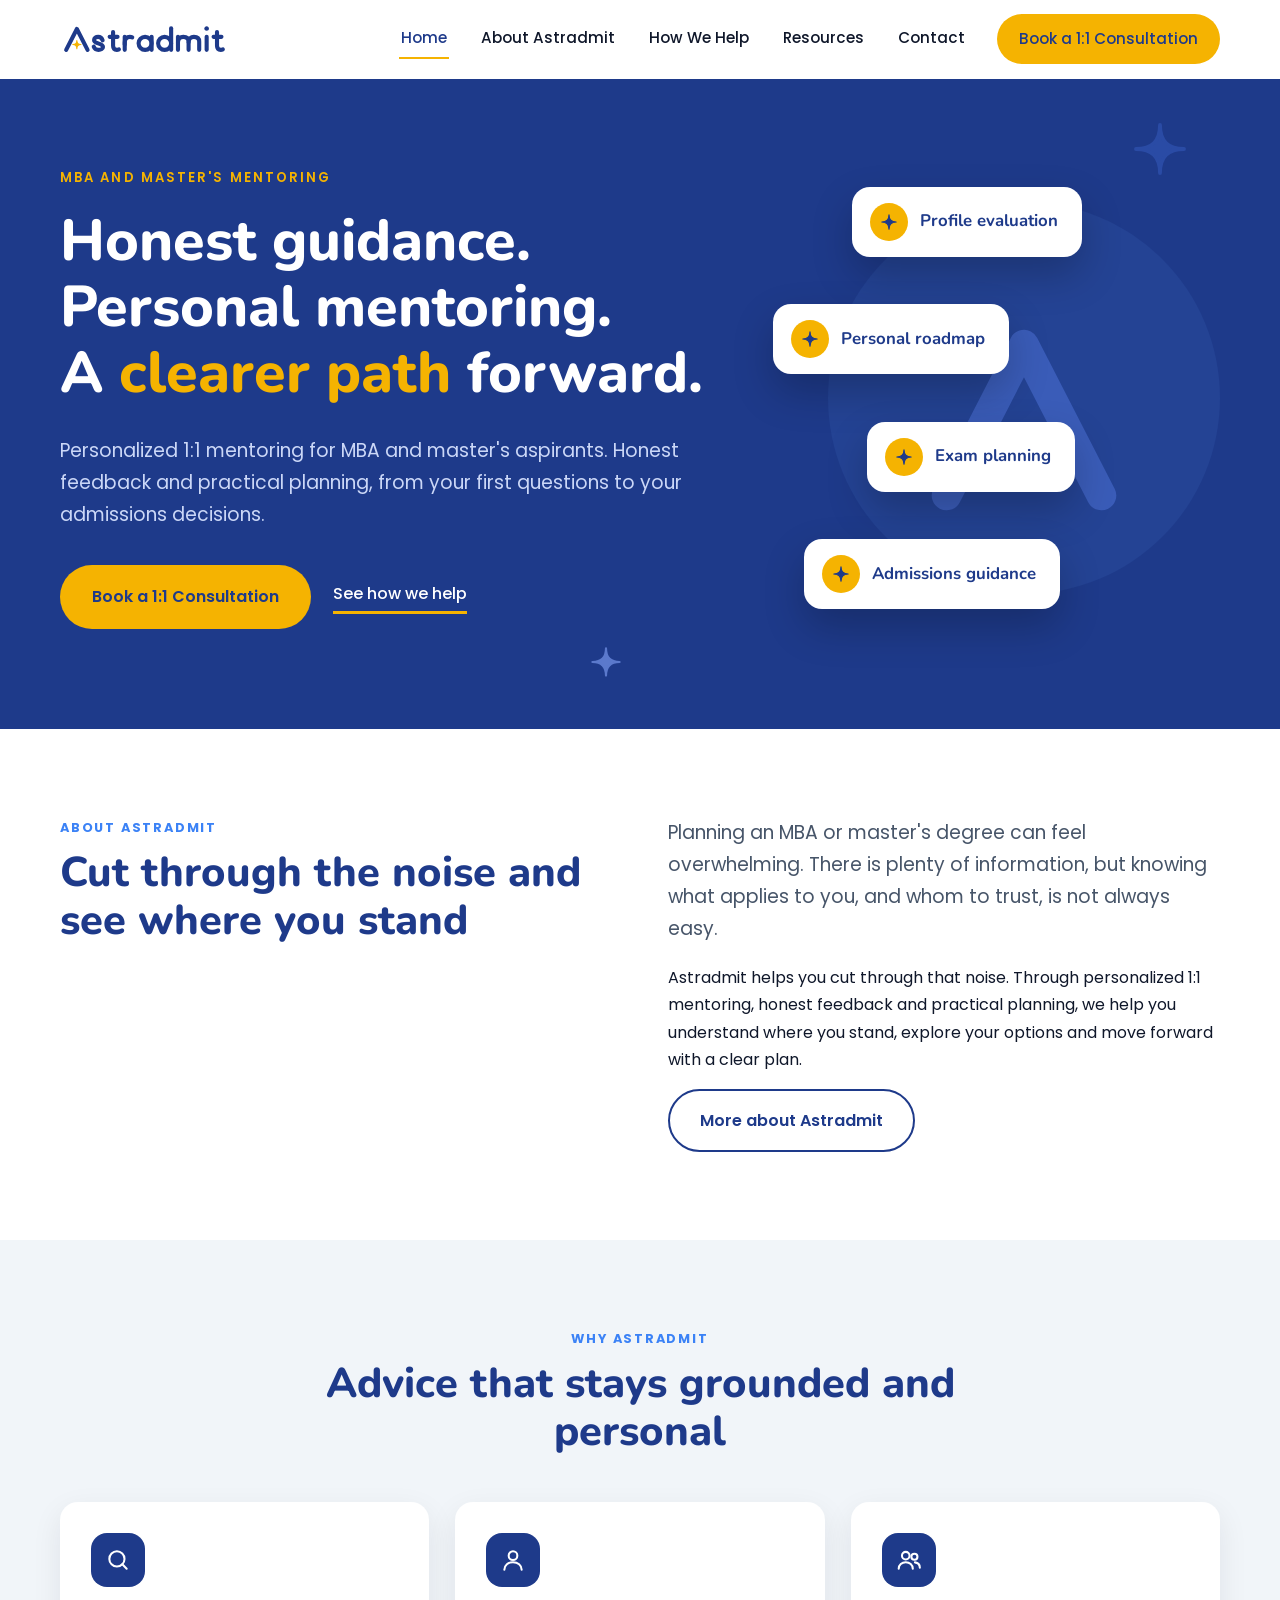
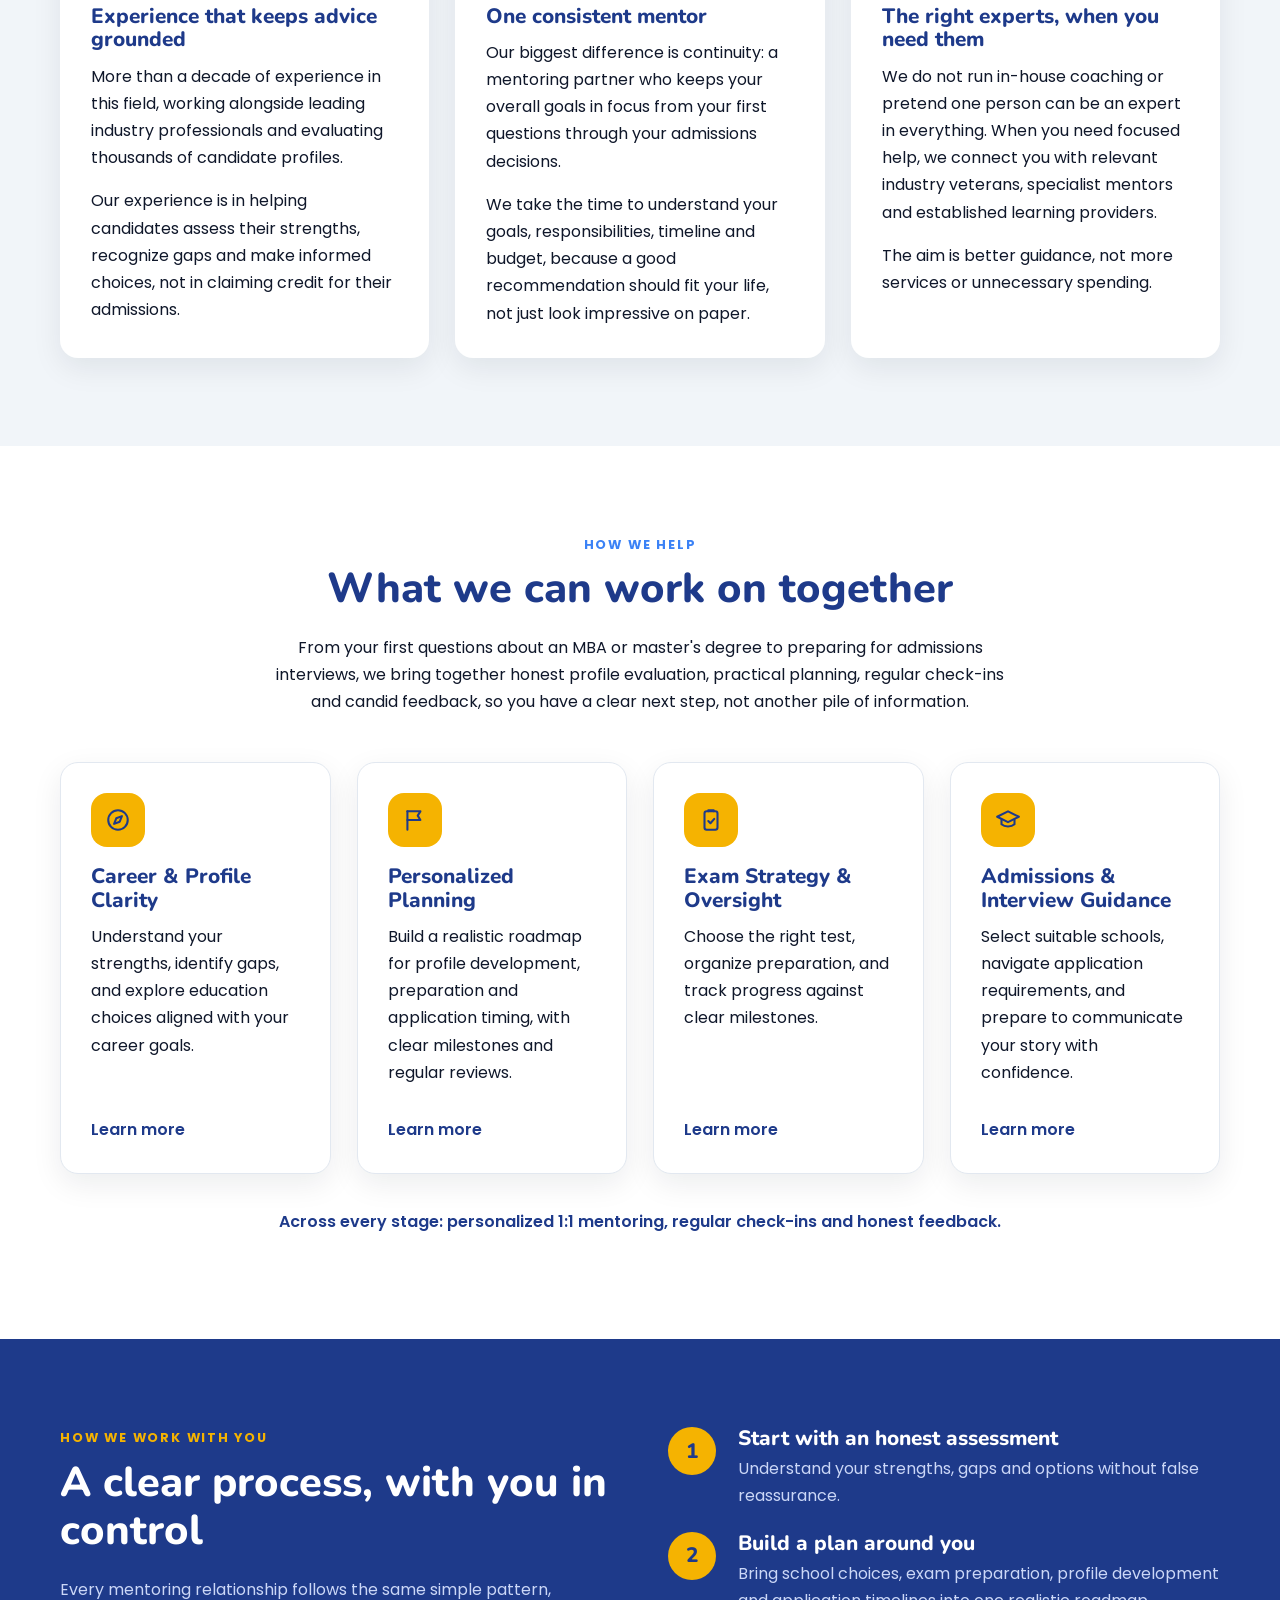
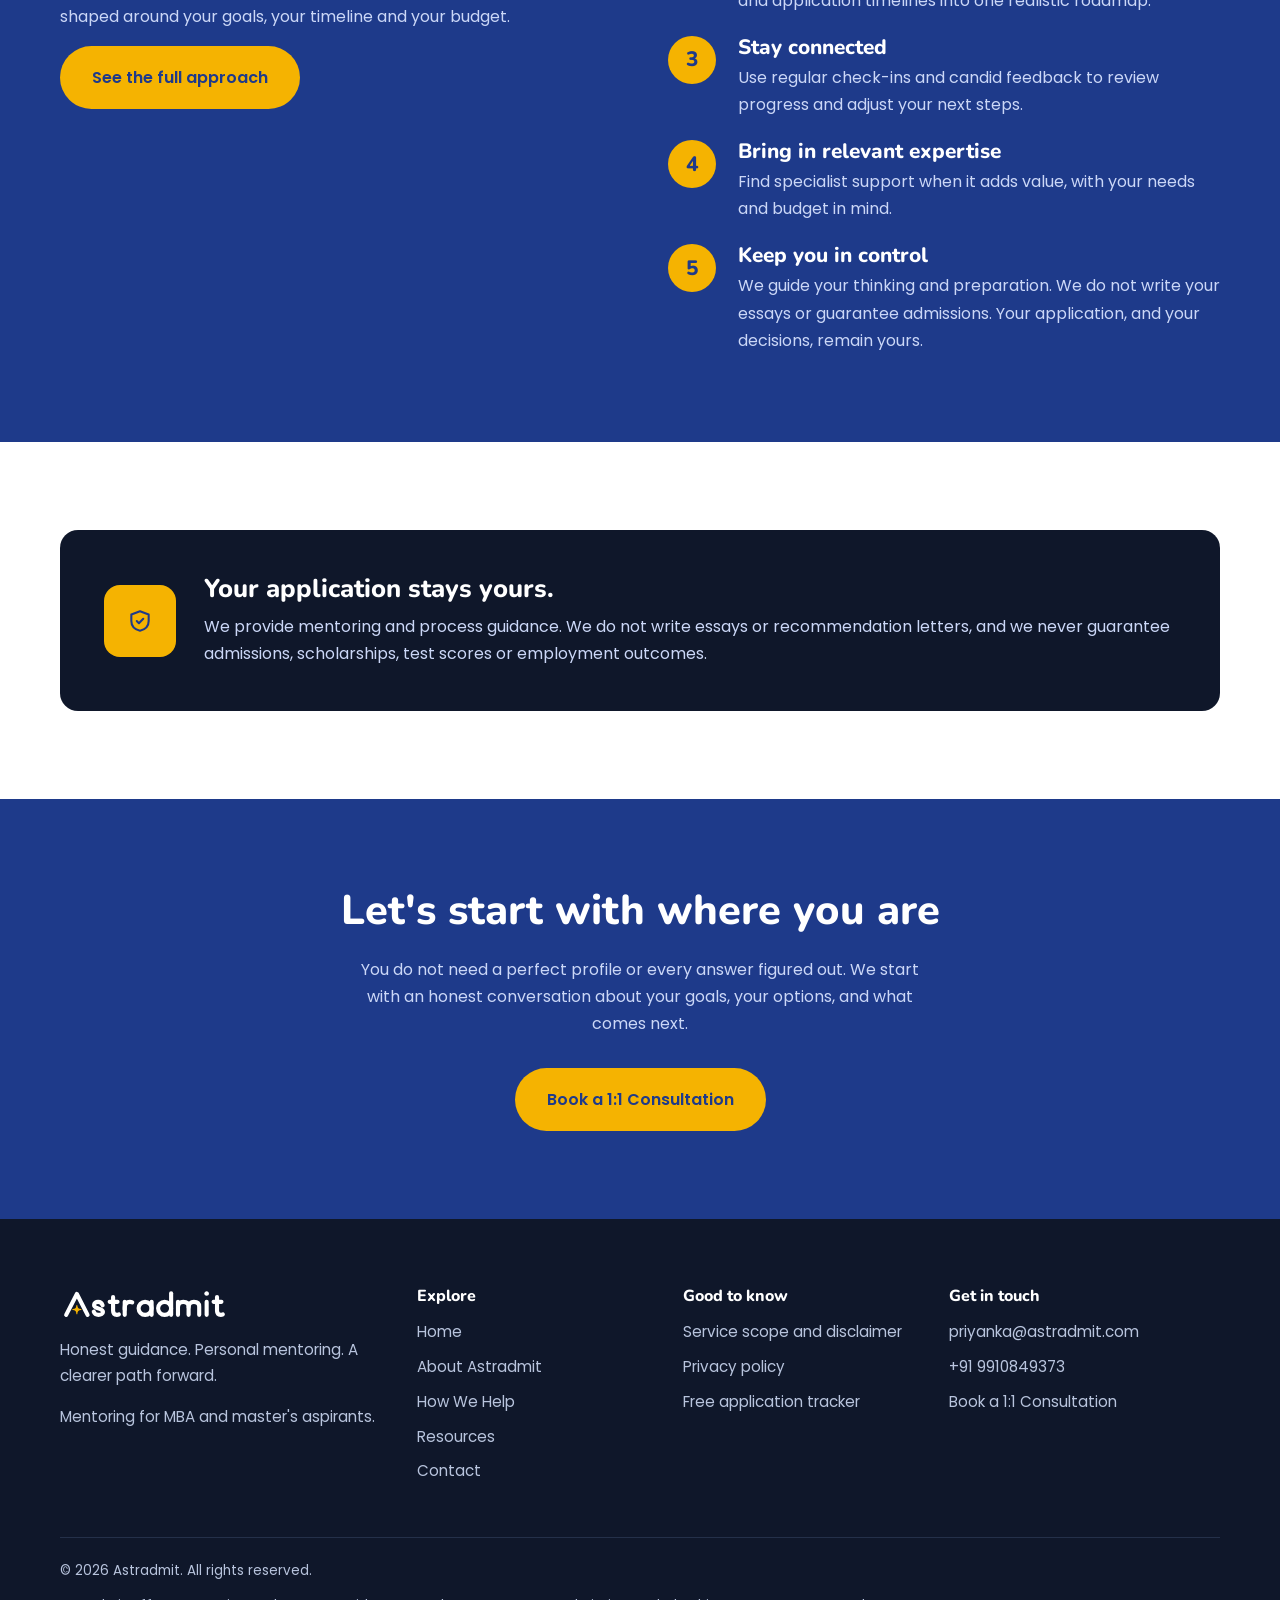
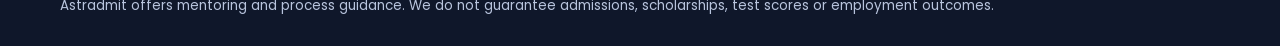
==== site/index.html @ 75c1a2c2 "Initial Astradmit website" ====
<!DOCTYPE html>
<html lang="en" class="no-js">
<head>
<meta charset="utf-8">
<meta name="viewport" content="width=device-width, initial-scale=1">
<title>Astradmit | MBA and Master&#x27;s Mentoring: Honest Guidance, Personal Mentoring</title>
<meta name="description" content="Personalized 1:1 mentoring for MBA and master&#x27;s aspirants. Honest profile evaluation, practical planning, exam strategy and admissions guidance.">
<link rel="canonical" href="https://www.astradmit.com/">
<meta name="theme-color" content="#1E3A8A">
<link rel="icon" href="favicon.ico" sizes="any"><link rel="icon" type="image/svg+xml" href="assets/img/favicon.svg"><link rel="apple-touch-icon" href="assets/img/apple-touch-icon.png">
<meta property="og:type" content="website"><meta property="og:site_name" content="Astradmit"><meta property="og:title" content="Astradmit | MBA and Master&#x27;s Mentoring: Honest Guidance, Personal Mentoring"><meta property="og:description" content="Personalized 1:1 mentoring for MBA and master&#x27;s aspirants. Honest profile evaluation, practical planning, exam strategy and admissions guidance.">
<meta property="og:url" content="https://www.astradmit.com/"><meta property="og:image" content="https://www.astradmit.com/assets/img/og-image.png">
<meta name="twitter:card" content="summary_large_image"><meta name="twitter:title" content="Astradmit | MBA and Master&#x27;s Mentoring: Honest Guidance, Personal Mentoring"><meta name="twitter:description" content="Personalized 1:1 mentoring for MBA and master&#x27;s aspirants. Honest profile evaluation, practical planning, exam strategy and admissions guidance."><meta name="twitter:image" content="https://www.astradmit.com/assets/img/og-image.png">
<link rel="preconnect" href="https://fonts.googleapis.com"><link rel="preconnect" href="https://fonts.gstatic.com" crossorigin>
<link href="https://fonts.googleapis.com/css2?family=Nunito:wght@700;800&family=Poppins:wght@400;500;600;700&display=swap" rel="stylesheet">
<link rel="stylesheet" href="assets/css/style.css">
<script>document.documentElement.className='js';</script>
<script type="application/ld+json">{
 "@context": "https://schema.org",
 "@type": "ProfessionalService",
 "name": "Astradmit",
 "description": "Personalized 1:1 mentoring for MBA and master's aspirants: honest profile evaluation, practical planning, exam strategy and admissions guidance.",
 "url": "https://www.astradmit.com/",
 "logo": "https://www.astradmit.com/assets/img/logo.svg",
 "image": "https://www.astradmit.com/assets/img/og-image.png",
 "email": "priyanka@astradmit.com",
 "telephone": "+91 9910849373"
}</script>
</head>
<body>
<a class="skip" href="#main">Skip to content</a>
<header class="site-header"><div class="container nav-wrap">
<a class="brand" href="index.html" aria-label="Astradmit home"><img src="assets/img/logo.svg" alt="Astradmit" width="169" height="34"></a>
<button class="menu-btn" aria-expanded="false" aria-controls="site-nav" aria-label="Menu"><span></span><span></span><span></span></button>
<nav class="nav" id="site-nav" aria-label="Main"><a href="index.html" aria-current="page">Home</a><a href="about.html">About Astradmit</a><a href="how-we-help.html">How We Help</a><a href="resources.html">Resources</a><a href="contact.html">Contact</a><a class="btn btn-gold" href="https://calendly.com/astradmit-info" target="_blank" rel="noopener">Book a 1:1 Consultation</a></nav>
</div></header>
<main id="main">
<section class="hero">
<svg class="deco" style="width:60px;right:7%;top:40px" viewBox="-1.25 -1.25 2.5 2.5" aria-hidden="true"><path d="M0,1 Q0,0 1,0 Q0,0 0,-1 Q0,0 -1,0 Q0,0 0,1 Z" fill="currentColor" stroke="currentColor" stroke-width=".16" stroke-linejoin="round"/></svg>
<svg class="deco" style="width:34px;left:46%;bottom:50px;color:#5B79CC" viewBox="-1.25 -1.25 2.5 2.5" aria-hidden="true"><path d="M0,1 Q0,0 1,0 Q0,0 0,-1 Q0,0 -1,0 Q0,0 0,1 Z" fill="currentColor" stroke="currentColor" stroke-width=".16" stroke-linejoin="round"/></svg>
<div class="container hero-grid">
<div class="hero-copy">
<p class="eyebrow">MBA and master's mentoring</p>
<h1>Honest guidance.<br>Personal mentoring.<br>A <span class="gold">clearer path</span> forward.</h1>
<p class="lead">Personalized 1:1 mentoring for MBA and master's aspirants. Honest feedback and practical planning, from your first questions to your admissions decisions.</p>
<div class="btn-row"><a class="btn btn-gold" href="https://calendly.com/astradmit-info" target="_blank" rel="noopener">Book a 1:1 Consultation</a><a class="link-u" href="how-we-help.html">See how we help</a></div>
</div>
<div class="hero-visual" aria-hidden="true"><img class="amark" src="assets/img/a-mark-hero.svg" alt="">
<ul class="float-cards"><li><span class="dot"><svg viewBox="-1.25 -1.25 2.5 2.5" aria-hidden="true"><path d="M0,1 Q0,0 1,0 Q0,0 0,-1 Q0,0 -1,0 Q0,0 0,1 Z" fill="currentColor" stroke="currentColor" stroke-width=".16" stroke-linejoin="round"/></svg></span>Profile evaluation</li><li><span class="dot"><svg viewBox="-1.25 -1.25 2.5 2.5" aria-hidden="true"><path d="M0,1 Q0,0 1,0 Q0,0 0,-1 Q0,0 -1,0 Q0,0 0,1 Z" fill="currentColor" stroke="currentColor" stroke-width=".16" stroke-linejoin="round"/></svg></span>Personal roadmap</li><li><span class="dot"><svg viewBox="-1.25 -1.25 2.5 2.5" aria-hidden="true"><path d="M0,1 Q0,0 1,0 Q0,0 0,-1 Q0,0 -1,0 Q0,0 0,1 Z" fill="currentColor" stroke="currentColor" stroke-width=".16" stroke-linejoin="round"/></svg></span>Exam planning</li><li><span class="dot"><svg viewBox="-1.25 -1.25 2.5 2.5" aria-hidden="true"><path d="M0,1 Q0,0 1,0 Q0,0 0,-1 Q0,0 -1,0 Q0,0 0,1 Z" fill="currentColor" stroke="currentColor" stroke-width=".16" stroke-linejoin="round"/></svg></span>Admissions guidance</li></ul></div>
</div></section><section><div class="container two-col">
<div class="reveal"><p class="kicker">About Astradmit</p><h2>Cut through the noise and see where you stand</h2></div>
<div class="reveal"><p class="lead" style="color:var(--slate)">Planning an MBA or master's degree can feel overwhelming. There is plenty of information, but knowing what applies to you, and whom to trust, is not always easy.</p>
<p>Astradmit helps you cut through that noise. Through personalized 1:1 mentoring, honest feedback and practical planning, we help you understand where you stand, explore your options and move forward with a clear plan.</p><a class="btn btn-outline" href="about.html">More about Astradmit</a></div>
</div></section><section class="alt"><div class="container"><div class="section-head center reveal"><p class="kicker">Why Astradmit</p><h2>Advice that stays grounded and personal</h2></div>
<div class="grid g3">
<article class="card reveal"><div class="icon"><svg viewBox="0 0 24 24" aria-hidden="true"><circle cx="11" cy="11" r="7"/><path d="M20 20l-4-4"/></svg></div><h3>Experience that keeps advice grounded</h3><p>More than a decade of experience in this field, working alongside leading industry professionals and evaluating thousands of candidate profiles.</p><p>Our experience is in helping candidates assess their strengths, recognize gaps and make informed choices, not in claiming credit for their admissions.</p></article>
<article class="card reveal"><div class="icon"><svg viewBox="0 0 24 24" aria-hidden="true"><circle cx="12" cy="8" r="4"/><path d="M4 21c0-4.4 3.6-7 8-7s8 2.6 8 7"/></svg></div><h3>One consistent mentor</h3><p>Our biggest difference is continuity: a mentoring partner who keeps your overall goals in focus from your first questions through your admissions decisions.</p><p>We take the time to understand your goals, responsibilities, timeline and budget, because a good recommendation should fit your life, not just look impressive on paper.</p></article>
<article class="card reveal"><div class="icon"><svg viewBox="0 0 24 24" aria-hidden="true"><circle cx="9" cy="8" r="3.5"/><path d="M2.5 20c0-3.6 2.9-6 6.5-6s6.5 2.4 6.5 6"/><circle cx="17" cy="9" r="2.8"/><path d="M17.5 14.2c2.6.3 4.5 2.2 4.5 5"/></svg></div><h3>The right experts, when you need them</h3><p>We do not run in-house coaching or pretend one person can be an expert in everything. When you need focused help, we connect you with relevant industry veterans, specialist mentors and established learning providers.</p><p>The aim is better guidance, not more services or unnecessary spending.</p></article>
</div></div></section><section><div class="container"><div class="section-head center reveal"><p class="kicker">How we help</p><h2>What we can work on together</h2><p>From your first questions about an MBA or master's degree to preparing for admissions interviews, we bring together honest profile evaluation, practical planning, regular check-ins and candid feedback, so you have a clear next step, not another pile of information.</p></div>
<div class="grid g4"><article class="card reveal"><div class="icon gold"><svg viewBox="0 0 24 24" aria-hidden="true"><circle cx="12" cy="12" r="9"/><path d="M15.6 8.4l-2 5.2-5.2 2 2-5.2z"/></svg></div><h3>Career &amp; Profile Clarity</h3><p>Understand your strengths, identify gaps, and explore education choices aligned with your career goals.</p><a class="more" href="how-we-help.html#profile">Learn more</a></article><article class="card reveal"><div class="icon gold"><svg viewBox="0 0 24 24" aria-hidden="true"><path d="M5 21V4"/><path d="M5 4h12l-2.5 4L17 12H5"/></svg></div><h3>Personalized Planning</h3><p>Build a realistic roadmap for profile development, preparation and application timing, with clear milestones and regular reviews.</p><a class="more" href="how-we-help.html#planning">Learn more</a></article><article class="card reveal"><div class="icon gold"><svg viewBox="0 0 24 24" aria-hidden="true"><rect x="6" y="4" width="12" height="17" rx="2"/><path d="M9.5 4V3h5v1"/><path d="M9.5 13l2 2 3.5-4"/></svg></div><h3>Exam Strategy &amp; Oversight</h3><p>Choose the right test, organize preparation, and track progress against clear milestones.</p><a class="more" href="how-we-help.html#exams">Learn more</a></article><article class="card reveal"><div class="icon gold"><svg viewBox="0 0 24 24" aria-hidden="true"><path d="M2 9l10-5 10 5-10 5z"/><path d="M6 11.5V16c3 2.6 9 2.6 12 0v-4.5"/></svg></div><h3>Admissions &amp; Interview Guidance</h3><p>Select suitable schools, navigate application requirements, and prepare to communicate your story with confidence.</p><a class="more" href="how-we-help.html#admissions">Learn more</a></article></div>
<p class="reveal" style="text-align:center;margin-top:34px;font-weight:600;color:var(--navy)">Across every stage: personalized 1:1 mentoring, regular check-ins and honest feedback.</p></div></section><section class="dark"><div class="container two-col"><div class="reveal"><p class="kicker">How we work with you</p><h2>A clear process, with you in control</h2><p>Every mentoring relationship follows the same simple pattern, shaped around your goals, your timeline and your budget.</p><a class="btn btn-gold" href="how-we-help.html">See the full approach</a></div>
<ol class="steps reveal"><li><h3>Start with an honest assessment</h3><p>Understand your strengths, gaps and options without false reassurance.</p></li><li><h3>Build a plan around you</h3><p>Bring school choices, exam preparation, profile development and application timelines into one realistic roadmap.</p></li><li><h3>Stay connected</h3><p>Use regular check-ins and candid feedback to review progress and adjust your next steps.</p></li><li><h3>Bring in relevant expertise</h3><p>Find specialist support when it adds value, with your needs and budget in mind.</p></li><li><h3>Keep you in control</h3><p>We guide your thinking and preparation. We do not write your essays or guarantee admissions. Your application, and your decisions, remain yours.</p></li></ol></div></section><section><div class="container"><div class="quote-band reveal"><div class="icon gold" style="width:72px;height:72px;margin:0"><svg viewBox="0 0 24 24" aria-hidden="true"><path d="M12 3l8 3v6c0 4.5-3.2 7.8-8 9-4.8-1.2-8-4.5-8-9V6z"/><path d="M9 12l2 2 4-4"/></svg></div><div><h3>Your application stays yours.</h3><p>We provide mentoring and process guidance. We do not write essays or recommendation letters, and we never guarantee admissions, scholarships, test scores or employment outcomes.</p></div></div></div></section><section class="cta-band"><div class="container reveal"><h2>Let&#x27;s start with where you are</h2><p>You do not need a perfect profile or every answer figured out. We start with an honest conversation about your goals, your options, and what comes next.</p><a class="btn btn-gold" href="https://calendly.com/astradmit-info" target="_blank" rel="noopener">Book a 1:1 Consultation</a></div></section>
</main>
<footer class="site-footer"><div class="container">
<div class="foot-grid">
<div><img class="logo" src="assets/img/logo-reversed.svg" alt="Astradmit" width="169" height="34"><p>Honest guidance. Personal mentoring. A clearer path forward.</p><p>Mentoring for MBA and master's aspirants.</p></div>
<div><h4>Explore</h4><ul><li><a href="index.html">Home</a></li><li><a href="about.html">About Astradmit</a></li><li><a href="how-we-help.html">How We Help</a></li><li><a href="resources.html">Resources</a></li><li><a href="contact.html">Contact</a></li></ul></div>
<div><h4>Good to know</h4><ul><li><a href="terms.html">Service scope and disclaimer</a></li><li><a href="privacy.html">Privacy policy</a></li><li><a href="assets/downloads/Astradmit_MBA-Masters_Application-Tracker.xlsx" download>Free application tracker</a></li></ul></div>
<div><h4>Get in touch</h4><ul><li><a href="mailto:priyanka@astradmit.com">priyanka@astradmit.com</a></li><li><a href="tel:+919910849373">+91 9910849373</a></li><li><a href="https://calendly.com/astradmit-info" target="_blank" rel="noopener">Book a 1:1 Consultation</a></li></ul></div>
</div>
<div class="fine"><span>&copy; <span id="year">2026</span> Astradmit. All rights reserved.</span><span>Astradmit offers mentoring and process guidance. We do not guarantee admissions, scholarships, test scores or employment outcomes.</span></div>
</div></footer>
<script src="assets/js/main.js" defer></script>
</body>
</html>
---- site/assets/css/style.css ----
:root{--navy:#1E3A8A;--navy-2:#244394;--navy-3:#2A4BA5;--gold:#F5B301;--sky:#3B82F6;--mid:#0F172A;--slate:#475569;--cloud:#F1F5F9;--line:#E2E8F0;--white:#fff;--radius:18px;--shadow:0 10px 30px rgba(15,23,42,.08);--head:"Nunito",system-ui,-apple-system,"Segoe UI",Arial,sans-serif;--body:"Poppins",system-ui,-apple-system,"Segoe UI",Arial,sans-serif}
*{box-sizing:border-box}html{scroll-behavior:smooth;-webkit-text-size-adjust:100%}
body{margin:0;font-family:var(--body);font-size:16px;line-height:1.7;color:var(--mid);background:#fff}
img,svg{max-width:100%;display:block}
h1,h2,h3,h4{font-family:var(--head);font-weight:800;color:var(--navy);line-height:1.15;margin:0 0 .5em}
h1{font-size:clamp(2.3rem,4.6vw,3.6rem)}h2{font-size:clamp(1.8rem,3.4vw,2.6rem)}h3{font-size:1.3rem}h4{font-size:1.05rem}
p{margin:0 0 1em}a{color:var(--navy)}
.container{width:min(1160px,100% - 48px);margin-inline:auto}
.skip{position:absolute;left:-999px;top:8px;background:var(--navy);color:#fff;padding:10px 16px;border-radius:8px;z-index:100}.skip:focus{left:8px}
:focus-visible{outline:3px solid var(--gold);outline-offset:3px;border-radius:6px}
/* header */
.site-header{position:sticky;top:0;z-index:50;background:rgba(255,255,255,.96);backdrop-filter:blur(8px);border-bottom:1px solid transparent;transition:border-color .2s,box-shadow .2s}
.site-header.scrolled{border-color:var(--line);box-shadow:0 4px 20px rgba(15,23,42,.06)}
.nav-wrap{display:flex;align-items:center;justify-content:space-between;height:78px;gap:24px}
.brand img{height:34px;width:auto}
.nav{display:flex;align-items:center;gap:30px}
.nav a{text-decoration:none;color:var(--mid);font-weight:500;font-size:.95rem;padding:6px 2px;border-bottom:2px solid transparent}
.nav a:hover,.nav a[aria-current=page]{color:var(--navy);border-color:var(--gold)}
.nav .btn{border:0;padding:12px 22px;color:var(--navy)}
.nav .btn:hover{border:0}
.menu-btn{display:none;background:none;border:0;padding:10px;cursor:pointer;border-radius:10px}
.menu-btn span{display:block;width:26px;height:3px;background:var(--navy);border-radius:3px;margin:5px 0;transition:.2s}
/* buttons */
.btn{display:inline-block;text-decoration:none;font-weight:600;font-size:1rem;padding:16px 30px;border-radius:999px;border:2px solid transparent;transition:transform .15s,box-shadow .15s,background .15s;cursor:pointer;font-family:var(--body);text-align:center}
.btn-gold{background:var(--gold);color:var(--navy)}.btn-gold:hover{transform:translateY(-2px);box-shadow:0 10px 24px rgba(245,179,1,.4)}
.btn-navy{background:var(--navy);color:#fff}.btn-navy:hover{background:var(--navy-2);transform:translateY(-2px)}
.btn-outline{border-color:var(--navy);color:var(--navy);background:transparent}.btn-outline:hover{background:var(--navy);color:#fff}
.link-u{color:#fff;font-weight:500;text-decoration:none;border-bottom:3px solid var(--gold);padding-bottom:3px}
.btn-row{display:flex;flex-wrap:wrap;gap:22px;align-items:center}
/* hero */
.hero{position:relative;background:var(--navy);color:#fff;overflow:hidden;padding:84px 0 96px}
.hero h1,.page-hero h1{color:#fff}.gold{color:var(--gold)}
.hero-grid{display:grid;grid-template-columns:1.3fr .7fr;gap:40px;align-items:center;position:relative}
.eyebrow{font-weight:600;letter-spacing:.16em;text-transform:uppercase;font-size:.82rem;color:var(--gold);margin-bottom:18px}
.lead{font-size:1.18rem;color:#CBD7F7;max-width:36em}
.hero .lead{margin:22px 0 34px}
.hero-visual{position:relative;min-height:470px}
.hero-visual::before{content:"";position:absolute;inset:0;margin:auto;width:min(460px,100%);aspect-ratio:1;border-radius:50%;background:var(--navy-2)}
.hero-visual .amark{position:absolute;inset:0;margin:auto;width:62%;height:auto;top:8%}
.float-cards{list-style:none;margin:0;padding:0}
.float-cards li{position:absolute;background:#fff;color:var(--navy);font-weight:700;font-family:var(--head);font-size:1.05rem;padding:16px 24px 16px 18px;border-radius:18px;box-shadow:0 18px 40px rgba(0,0,0,.22);display:flex;align-items:center;gap:12px;white-space:nowrap}
.float-cards .dot{width:38px;height:38px;border-radius:50%;background:var(--gold);display:grid;place-items:center;flex:none}
.float-cards .dot svg{width:18px;height:18px;color:var(--navy)}
.float-cards li:nth-child(1){top:5%;left:6%}.float-cards li:nth-child(2){top:30%;left:-14%}.float-cards li:nth-child(3){top:55%;left:10%}.float-cards li:nth-child(4){top:80%;left:-6%}
.hero .deco{position:absolute;color:var(--navy-3)}
/* sections */
section{padding:88px 0}.alt{background:var(--cloud)}.dark{background:var(--navy);color:#fff}.dark h2,.dark h3{color:#fff}.dark p{color:#CBD7F7}
.section-head{max-width:46em;margin-bottom:46px}.section-head.center{margin-inline:auto;text-align:center}
.kicker{color:var(--sky);font-weight:700;letter-spacing:.14em;text-transform:uppercase;font-size:.8rem;margin-bottom:10px;font-family:var(--body)}
.dark .kicker{color:var(--gold)}
.grid{display:grid;gap:26px}.g2{grid-template-columns:repeat(2,1fr)}.g3{grid-template-columns:repeat(3,1fr)}.g4{grid-template-columns:repeat(4,1fr)}
.card{background:#fff;border:1px solid var(--line);border-radius:var(--radius);padding:30px;box-shadow:var(--shadow);height:100%;display:flex;flex-direction:column}
.alt .card{border-color:transparent}
.card p:last-child{margin-bottom:0}
.card .more{margin-top:auto;padding-top:14px;font-weight:600;text-decoration:none;color:var(--navy)}
.card .more:hover{text-decoration:underline;text-decoration-color:var(--gold);text-decoration-thickness:3px;text-underline-offset:5px}
.icon{width:54px;height:54px;border-radius:16px;background:var(--navy);display:grid;place-items:center;margin-bottom:18px;flex:none}
.icon svg{width:26px;height:26px;fill:none;stroke:#fff;stroke-width:1.9;stroke-linecap:round;stroke-linejoin:round}
.icon.gold{background:var(--gold)}.icon.gold svg{stroke:var(--navy)}
.two-col{display:grid;grid-template-columns:1fr 1fr;gap:56px;align-items:start}
.contact-grid{grid-template-columns:1.2fr .8fr}
.steps{list-style:none;margin:0;padding:0;counter-reset:s;display:grid;gap:22px}
.steps li{counter-increment:s;position:relative;padding-left:70px}
.steps li::before{content:counter(s);position:absolute;left:0;top:0;width:48px;height:48px;border-radius:50%;background:var(--gold);color:var(--navy);font-family:var(--head);font-weight:800;font-size:1.3rem;display:grid;place-items:center}
.steps h3{margin-bottom:4px}.steps p{margin:0}
.dark .steps h3{color:#fff}
.ticks{list-style:none;padding:0;margin:0 0 1em}.ticks li{position:relative;padding-left:30px;margin-bottom:.6em}
.ticks li::before{content:"";position:absolute;left:2px;top:.55em;width:11px;height:11px;background:var(--gold);transform:rotate(45deg);border-radius:2px}
.leave{background:var(--cloud);border-left:5px solid var(--gold);padding:16px 20px;border-radius:0 14px 14px 0;margin-top:auto}
.leave strong{color:var(--navy)}
.quote-band{background:var(--mid);color:#fff;border-radius:var(--radius);padding:44px;display:flex;gap:28px;align-items:center}
.quote-band h3{color:#fff;font-size:1.6rem;margin:0}.quote-band p{color:#CBD7F7;margin:.6em 0 0}
.cta-band{background:var(--navy);color:#fff;text-align:center;position:relative;overflow:hidden}
.cta-band h2{color:#fff}.cta-band p{color:#CBD7F7;max-width:36em;margin-inline:auto}
.cta-band .btn{margin-top:14px}
/* page hero */
.page-hero{background:var(--navy);color:#fff;padding:72px 0 76px;position:relative;overflow:hidden}
.page-hero h1{font-size:clamp(2.2rem,4.4vw,3.3rem);margin-bottom:.35em}.page-hero .lead{margin:0}
.crumbs{font-size:.88rem;color:#9FB4EA;margin-bottom:16px}.crumbs a{color:#9FB4EA}
/* table */
.table-wrap{overflow-x:auto;border-radius:var(--radius);border:1px solid var(--line)}
table{border-collapse:collapse;width:100%;min-width:560px;background:#fff}
th,td{text-align:left;padding:16px 22px;border-bottom:1px solid var(--line);vertical-align:top}
th{background:var(--navy);color:#fff;font-family:var(--head);font-weight:800}
td:first-child{font-weight:600;color:var(--navy);white-space:nowrap}
tr:last-child td{border-bottom:0}
/* faq */
details{background:#fff;border:1px solid var(--line);border-radius:14px;padding:0;margin-bottom:12px}
summary{cursor:pointer;padding:18px 24px;font-weight:600;color:var(--navy);list-style:none;display:flex;justify-content:space-between;gap:16px}
summary::after{content:"+";font-family:var(--head);font-size:1.5rem;line-height:1;color:var(--gold)}
details[open] summary::after{content:"\2212"}
details p{padding:0 24px 18px;margin:0;color:var(--slate)}
/* form */
.form{display:grid;gap:18px}.row2{display:grid;grid-template-columns:1fr 1fr;gap:18px}
label{font-weight:600;font-size:.92rem;color:var(--navy);display:block;margin-bottom:6px}
input,select,textarea{width:100%;font:inherit;padding:14px 16px;border:1.5px solid #CBD5E1;border-radius:12px;background:#fff;color:var(--mid)}
input:focus,select:focus,textarea:focus{outline:none;border-color:var(--navy);box-shadow:0 0 0 4px rgba(30,58,138,.12)}
textarea{min-height:140px;resize:vertical}
.check{display:flex;gap:12px;align-items:flex-start;font-size:.9rem;color:var(--slate)}.check input{width:20px;height:20px;margin-top:4px;flex:none}
.hp{position:absolute;left:-9999px}
.form-msg{padding:16px 20px;border-radius:12px;display:none;font-weight:500}.form-msg.ok{display:block;background:#DCF5E4;color:#14532D}.form-msg.err{display:block;background:#FDE7E7;color:#7F1D1D}
.contact-card{background:var(--cloud);border-radius:var(--radius);padding:32px}
.contact-card dl{margin:0}.contact-card dt{font-weight:700;color:var(--navy);margin-top:16px}.contact-card dd{margin:0}
.draft-note{background:#FFF3C4;border:1px solid var(--gold);padding:14px 18px;border-radius:12px;font-size:.92rem;margin-bottom:30px}
.prose{max-width:46em}.prose h2{font-size:1.6rem;margin-top:1.8em}.prose h2:first-of-type{margin-top:0}
.pill{display:inline-block;background:#E8EEFC;color:var(--navy);font-weight:600;font-size:.8rem;padding:6px 14px;border-radius:999px;margin-bottom:14px}
.pill.soon{background:#FFF3C4}
/* footer */
.site-footer{background:var(--mid);color:#B8C4DD;padding:68px 0 28px;font-size:.95rem}
.site-footer a{color:#B8C4DD;text-decoration:none}.site-footer a:hover{color:#fff;text-decoration:underline}
.foot-grid{display:grid;grid-template-columns:1.4fr 1fr 1fr 1.2fr;gap:40px}
.site-footer h4{color:#fff;font-size:1rem;margin-bottom:14px}.site-footer ul{list-style:none;margin:0;padding:0}.site-footer li{margin-bottom:9px}
.site-footer .logo{height:34px;width:auto;margin-bottom:16px}
.fine{border-top:1px solid #243049;margin-top:44px;padding-top:22px;font-size:.84rem;display:flex;flex-wrap:wrap;gap:12px 28px;justify-content:space-between}
/* motion */
.js .reveal{opacity:0;transform:translateY(18px);transition:opacity .6s ease,transform .6s ease}.js .reveal.in{opacity:1;transform:none}
@media (prefers-reduced-motion:reduce){*{scroll-behavior:auto!important;transition:none!important}.js .reveal{opacity:1;transform:none}}
/* responsive */
@media (max-width:1020px){.hero-grid{grid-template-columns:1fr}.hero-visual{display:none}.g4{grid-template-columns:repeat(2,1fr)}.g3{grid-template-columns:1fr 1fr}.foot-grid{grid-template-columns:1fr 1fr}.two-col{grid-template-columns:1fr;gap:34px}}
@media (max-width:860px){
 .menu-btn{display:block}
 .nav{position:absolute;top:78px;left:0;right:0;background:#fff;flex-direction:column;align-items:stretch;gap:0;padding:8px 24px 24px;border-bottom:1px solid var(--line);box-shadow:0 20px 30px rgba(15,23,42,.08);display:none}
 .nav.open{display:flex}.nav a{padding:14px 2px;border-bottom:1px solid var(--line)}.nav .btn{margin-top:16px;border:0}
 .menu-btn[aria-expanded=true] span:nth-child(1){transform:translateY(8px) rotate(45deg)}.menu-btn[aria-expanded=true] span:nth-child(2){opacity:0}.menu-btn[aria-expanded=true] span:nth-child(3){transform:translateY(-8px) rotate(-45deg)}
}
@media (max-width:640px){h1{font-size:2rem}.hero .deco{display:none}section{padding:64px 0}.g2,.g3,.g4,.row2,.foot-grid{grid-template-columns:1fr}.hero{padding:56px 0 64px}.quote-band{flex-direction:column;align-items:flex-start;padding:32px}.btn-row{gap:16px}.container{width:min(1160px,100% - 36px)}}
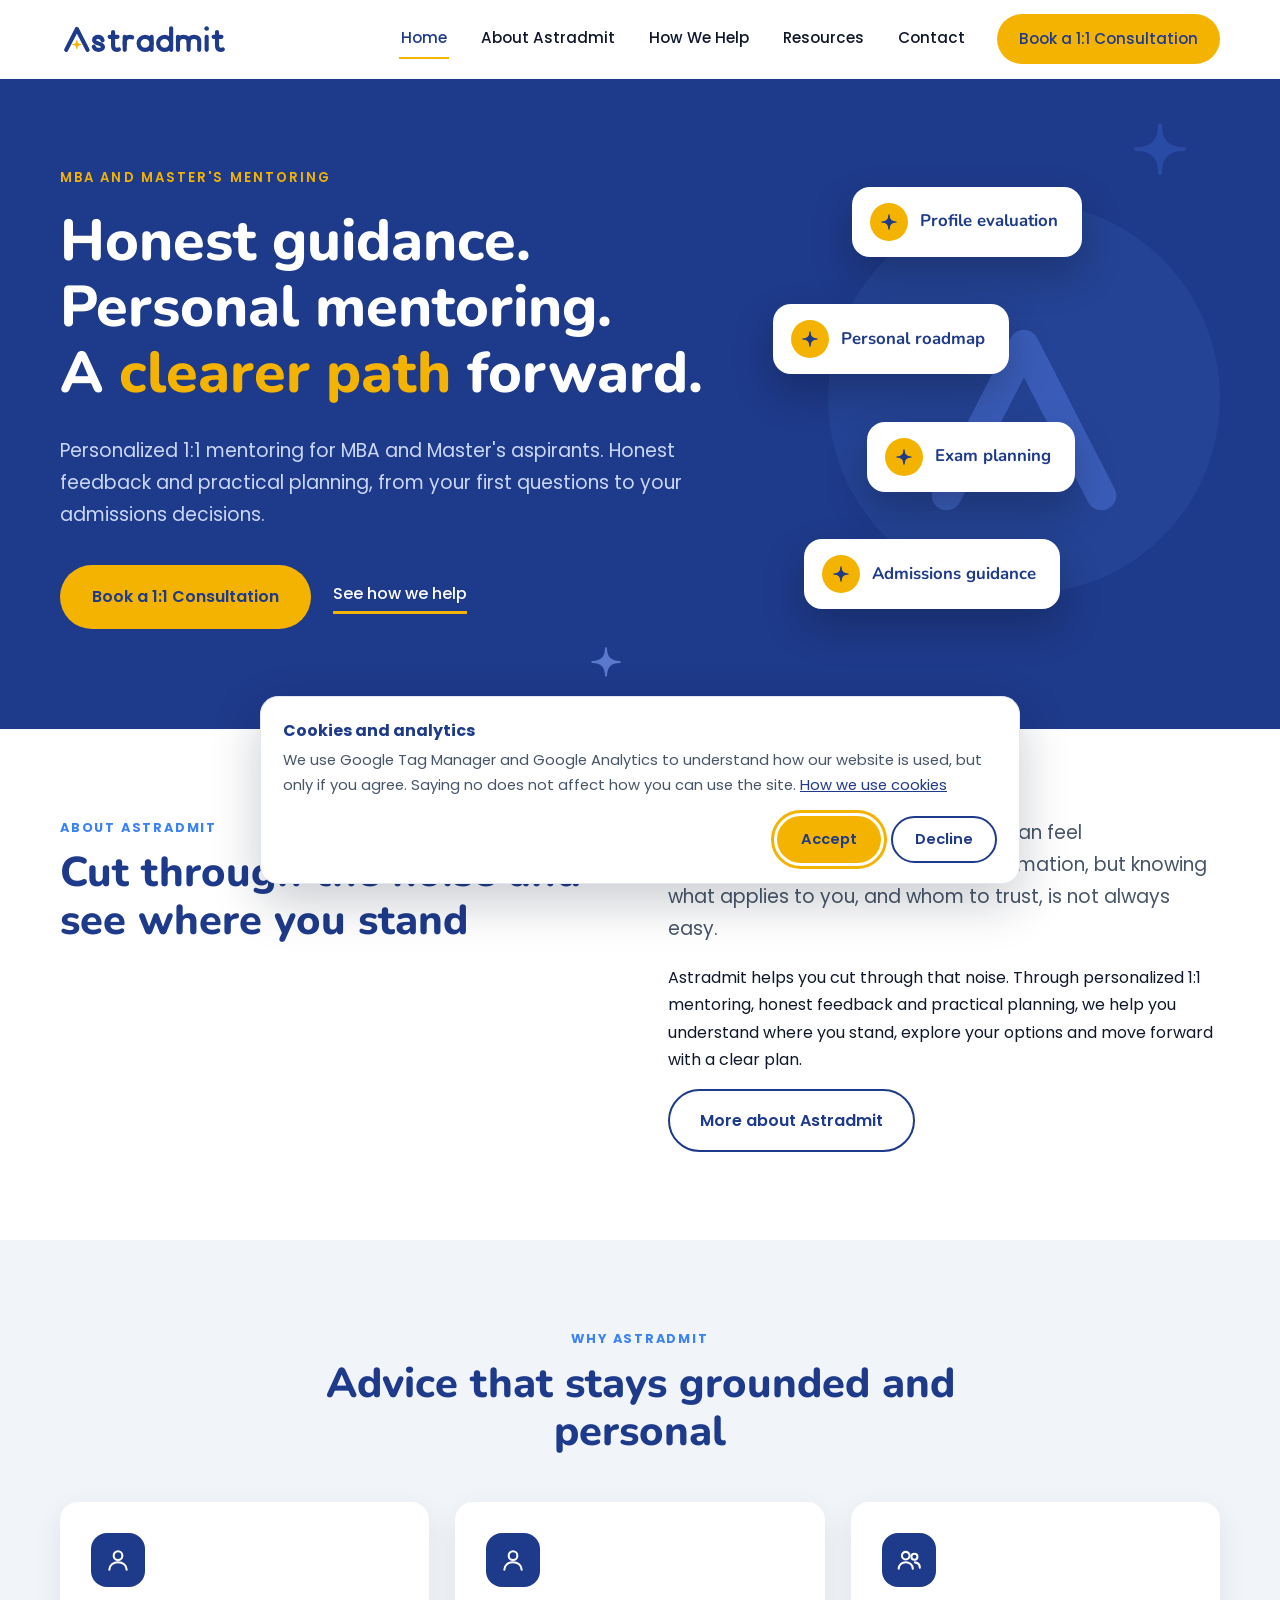
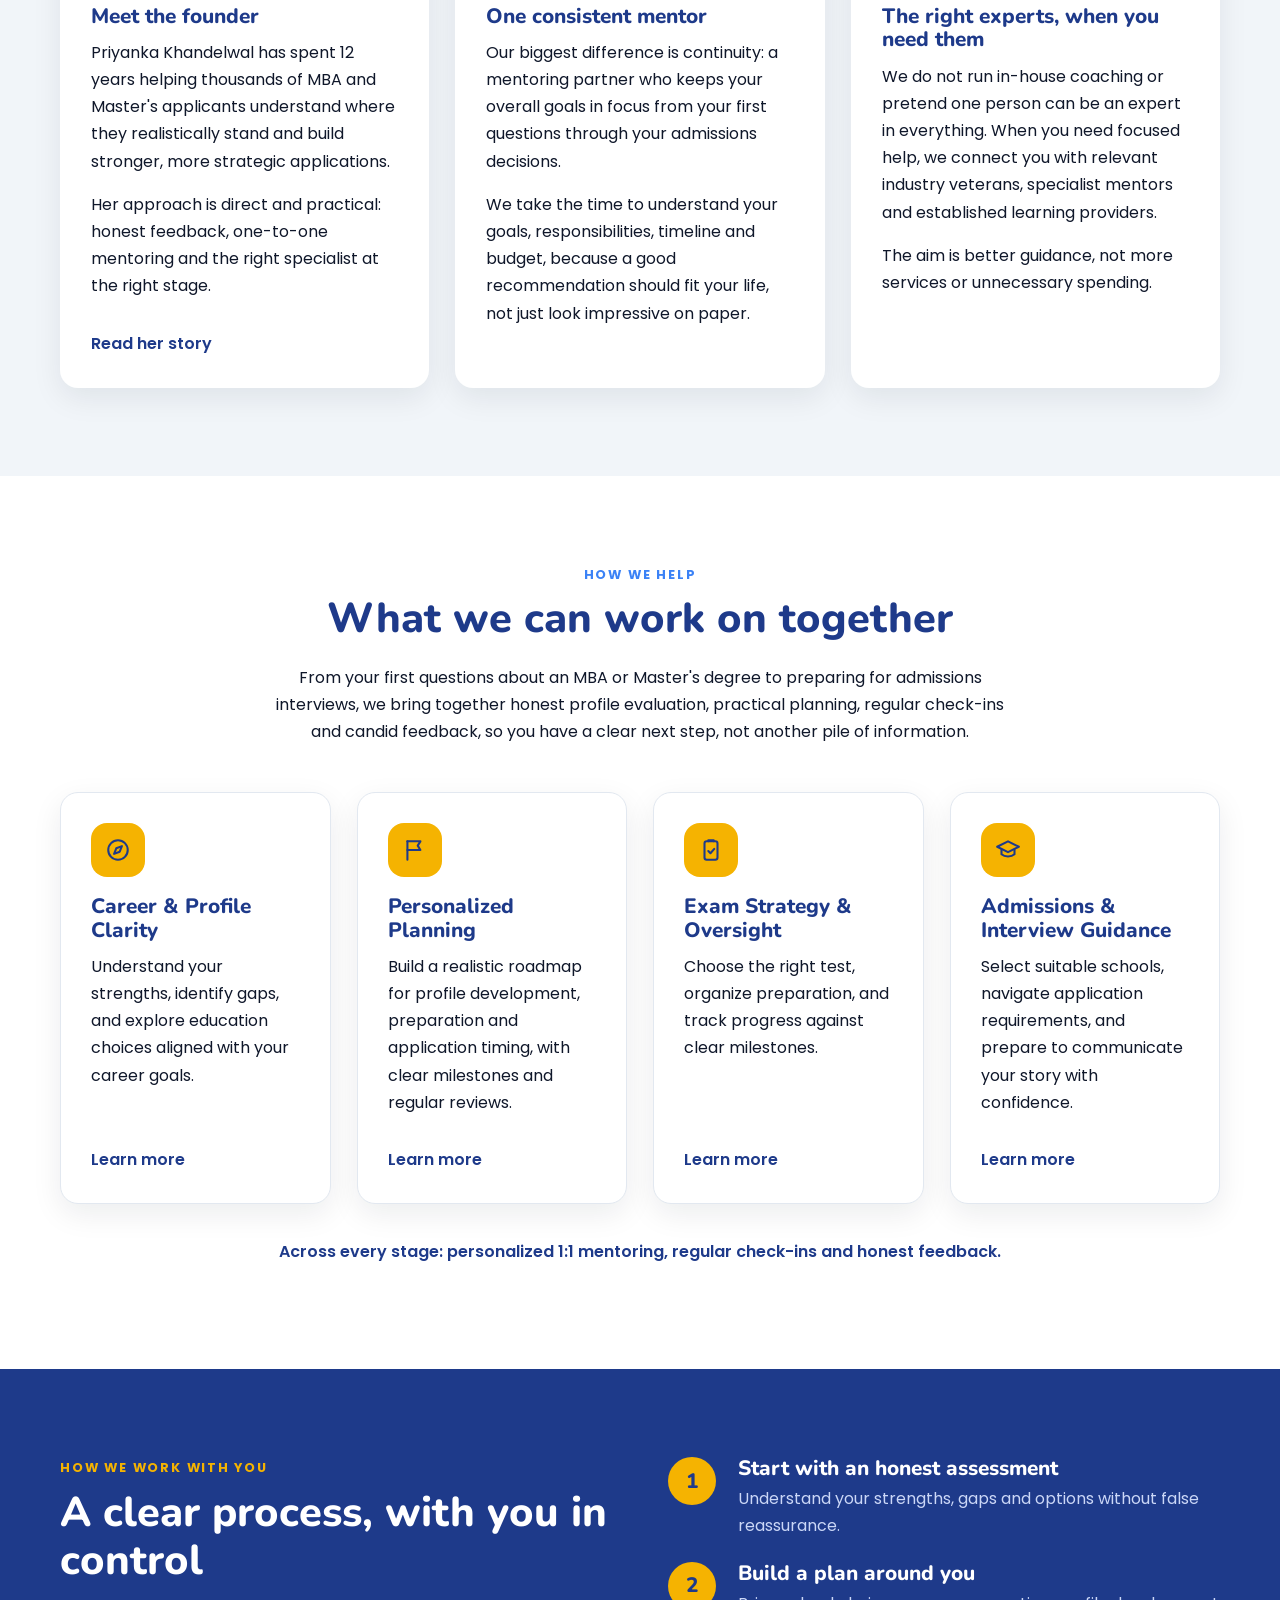
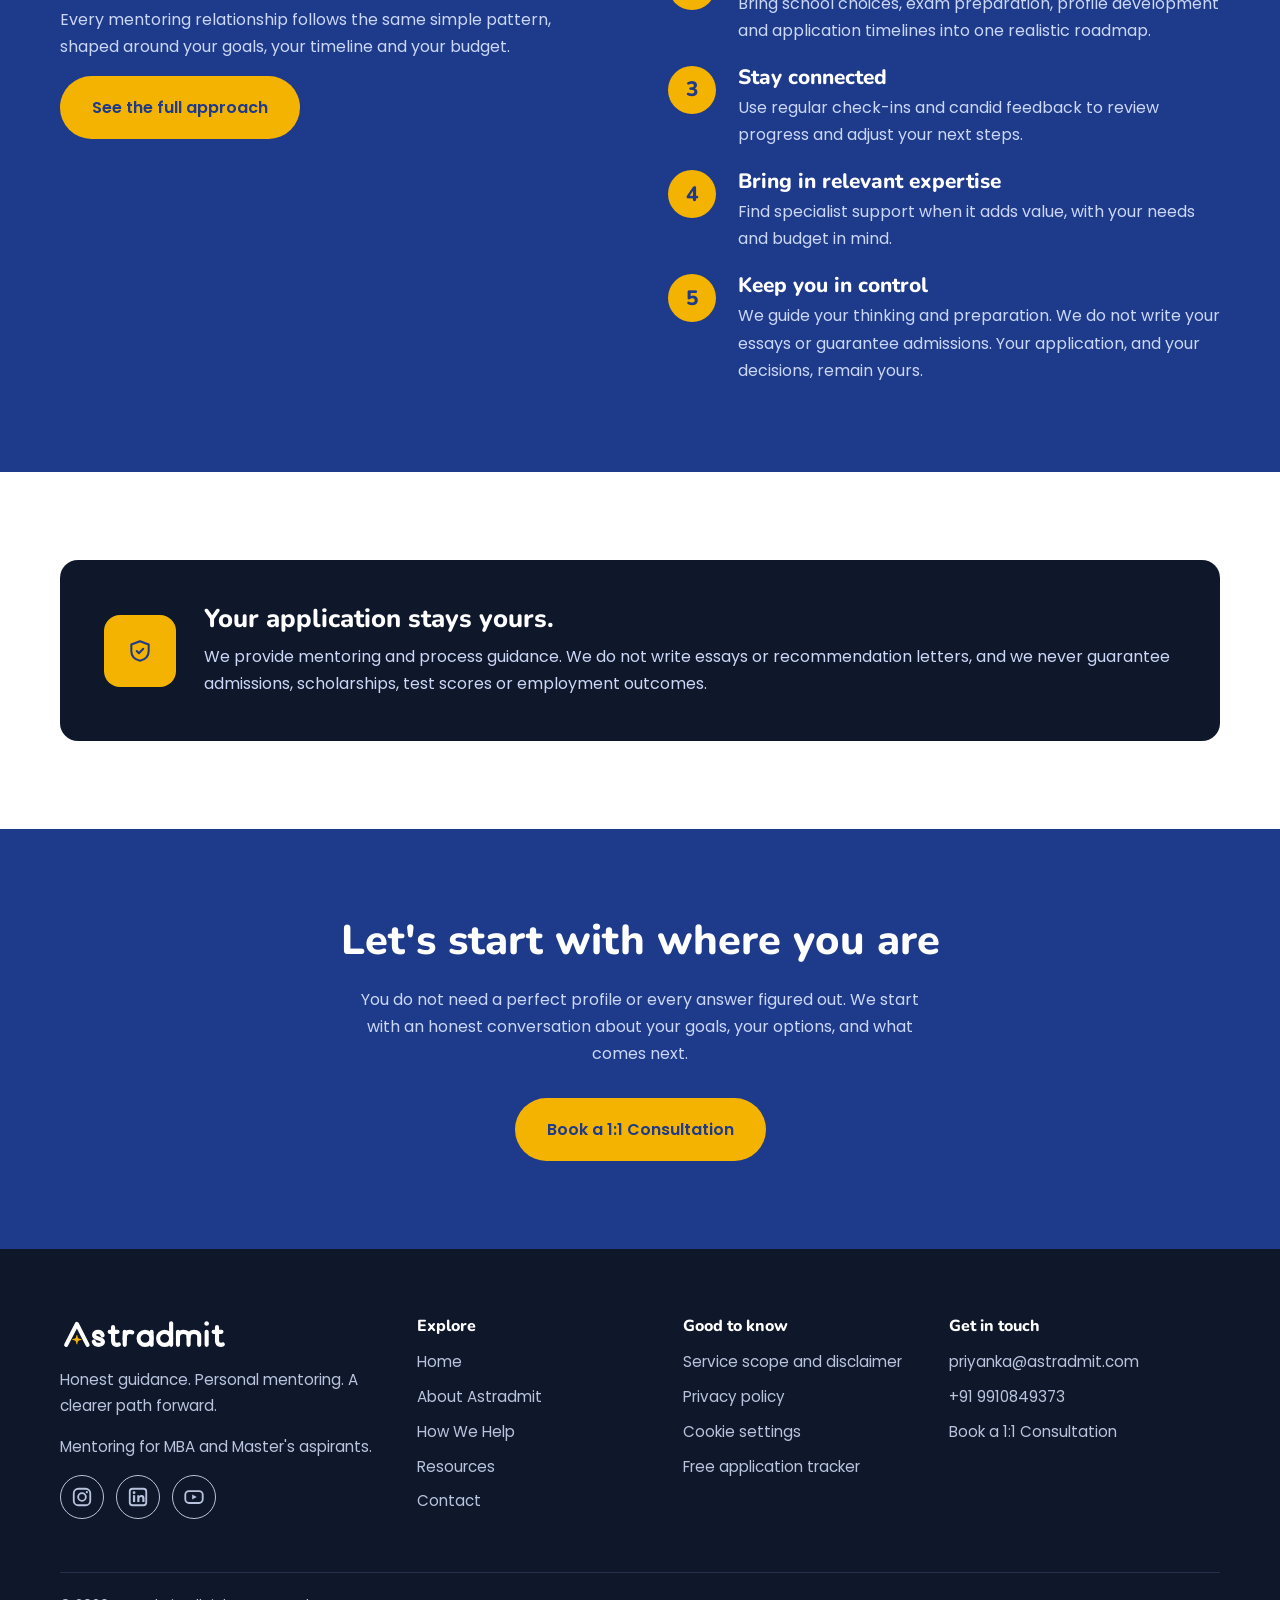
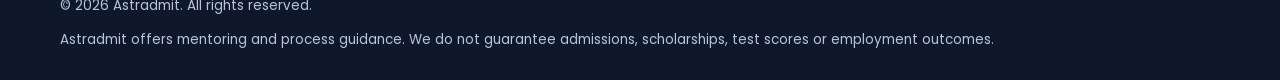
==== commit 93bf5295: "Site update: founder section, Resources system, consent banner, SEO, FormSubmit" ====
--- a/site/index.html
+++ b/site/index.html
@@ -3,73 +3,157 @@
 <head>
 <meta charset="utf-8">
 <meta name="viewport" content="width=device-width, initial-scale=1">
-<title>Astradmit | MBA and Master&#x27;s Mentoring: Honest Guidance, Personal Mentoring</title>
-<meta name="description" content="Personalized 1:1 mentoring for MBA and master&#x27;s aspirants. Honest profile evaluation, practical planning, exam strategy and admissions guidance.">
+<!--GA:START-->
+<script>window.dataLayer=window.dataLayer||[];function gtag(){dataLayer.push(arguments);}gtag('consent','default',{ad_storage:'denied',ad_user_data:'denied',ad_personalization:'denied',analytics_storage:'denied',wait_for_update:500});try{var o=JSON.parse(localStorage.getItem('astradmit_consent')||'null');if(o&&o.v==='granted'&&Date.now()-o.t<31536000000){gtag('consent','update',{analytics_storage:'granted'});}}catch(e){}</script>
+<script>(function(w,d,s,l,i){w[l]=w[l]||[];w[l].push({'gtm.start':new Date().getTime(),event:'gtm.js'});var f=d.getElementsByTagName(s)[0],j=d.createElement(s),dl=l!='dataLayer'?'&l='+l:'';j.async=true;j.src='https://www.googletagmanager.com/gtm.js?id='+i+dl;f.parentNode.insertBefore(j,f);})(window,document,'script','dataLayer','GTM-WQSX7WF4');</script>
+<!--GA:END-->
+<title>Astradmit | MBA and Master&#x27;s Mentoring</title>
+<meta name="description" content="Personalized 1:1 mentoring for MBA and Master&#x27;s applicants. Honest profile evaluation, practical planning, exam strategy and admissions guidance.">
 <link rel="canonical" href="https://www.astradmit.com/">
+<meta name="robots" content="index, follow, max-image-preview:large">
+<meta name="author" content="Priyanka Khandelwal">
 <meta name="theme-color" content="#1E3A8A">
 <link rel="icon" href="favicon.ico" sizes="any"><link rel="icon" type="image/svg+xml" href="assets/img/favicon.svg"><link rel="apple-touch-icon" href="assets/img/apple-touch-icon.png">
-<meta property="og:type" content="website"><meta property="og:site_name" content="Astradmit"><meta property="og:title" content="Astradmit | MBA and Master&#x27;s Mentoring: Honest Guidance, Personal Mentoring"><meta property="og:description" content="Personalized 1:1 mentoring for MBA and master&#x27;s aspirants. Honest profile evaluation, practical planning, exam strategy and admissions guidance.">
+<link rel="alternate" type="application/rss+xml" title="Astradmit resources" href="feed.xml">
+<meta property="og:type" content="website"><meta property="og:site_name" content="Astradmit"><meta property="og:locale" content="en_IN"><meta property="og:title" content="Astradmit | MBA and Master&#x27;s Mentoring"><meta property="og:description" content="Personalized 1:1 mentoring for MBA and Master&#x27;s applicants. Honest profile evaluation, practical planning, exam strategy and admissions guidance.">
 <meta property="og:url" content="https://www.astradmit.com/"><meta property="og:image" content="https://www.astradmit.com/assets/img/og-image.png">
-<meta name="twitter:card" content="summary_large_image"><meta name="twitter:title" content="Astradmit | MBA and Master&#x27;s Mentoring: Honest Guidance, Personal Mentoring"><meta name="twitter:description" content="Personalized 1:1 mentoring for MBA and master&#x27;s aspirants. Honest profile evaluation, practical planning, exam strategy and admissions guidance."><meta name="twitter:image" content="https://www.astradmit.com/assets/img/og-image.png">
+<meta name="twitter:card" content="summary_large_image"><meta name="twitter:title" content="Astradmit | MBA and Master&#x27;s Mentoring"><meta name="twitter:description" content="Personalized 1:1 mentoring for MBA and Master&#x27;s applicants. Honest profile evaluation, practical planning, exam strategy and admissions guidance."><meta name="twitter:image" content="https://www.astradmit.com/assets/img/og-image.png">
 <link rel="preconnect" href="https://fonts.googleapis.com"><link rel="preconnect" href="https://fonts.gstatic.com" crossorigin>
 <link href="https://fonts.googleapis.com/css2?family=Nunito:wght@700;800&family=Poppins:wght@400;500;600;700&display=swap" rel="stylesheet">
 <link rel="stylesheet" href="assets/css/style.css">
 <script>document.documentElement.className='js';</script>
 <script type="application/ld+json">{
  "@context": "https://schema.org",
- "@type": "ProfessionalService",
- "name": "Astradmit",
- "description": "Personalized 1:1 mentoring for MBA and master's aspirants: honest profile evaluation, practical planning, exam strategy and admissions guidance.",
- "url": "https://www.astradmit.com/",
- "logo": "https://www.astradmit.com/assets/img/logo.svg",
- "image": "https://www.astradmit.com/assets/img/og-image.png",
- "email": "priyanka@astradmit.com",
- "telephone": "+91 9910849373"
+ "@graph": [
+  {
+   "@type": [
+    "Organization",
+    "ProfessionalService"
+   ],
+   "@id": "https://www.astradmit.com/#organization",
+   "name": "Astradmit",
+   "url": "https://www.astradmit.com/",
+   "logo": "https://www.astradmit.com/assets/img/logo.svg",
+   "image": "https://www.astradmit.com/assets/img/og-image.png",
+   "slogan": "Honest guidance. Personal mentoring. A clearer path forward.",
+   "description": "Personalized 1:1 mentoring for MBA and Master's applicants: honest profile evaluation, practical planning, exam strategy and admissions guidance.",
+   "email": "priyanka@astradmit.com",
+   "telephone": "+91 9910849373",
+   "founder": {
+    "@id": "https://www.astradmit.com/about.html#priyanka-khandelwal"
+   },
+   "sameAs": [
+    "https://www.instagram.com/admissionswithpriyanka/",
+    "https://www.linkedin.com/in/priyanka-khandelwal20",
+    "https://www.youtube.com/channel/UC2kbaCmQCtwkBG3R37TDoyw"
+   ],
+   "areaServed": "Worldwide",
+   "knowsAbout": [
+    "MBA admissions",
+    "Master's admissions",
+    "GMAT and GRE planning",
+    "School selection",
+    "Interview preparation"
+   ],
+   "makesOffer": [
+    {
+     "@type": "Offer",
+     "itemOffered": {
+      "@type": "Service",
+      "name": "Career Direction & Profile Evaluation",
+      "description": "Understand your strengths, identify gaps, and explore education choices aligned with your career goals."
+     }
+    },
+    {
+     "@type": "Offer",
+     "itemOffered": {
+      "@type": "Service",
+      "name": "Personalized Roadmap & Profile Development",
+      "description": "Build a realistic roadmap for profile development, preparation and application timing, with clear milestones and regular reviews."
+     }
+    },
+    {
+     "@type": "Offer",
+     "itemOffered": {
+      "@type": "Service",
+      "name": "Exam Planning & Preparation Oversight",
+      "description": "Choose the right test, organize preparation, and track progress against clear milestones."
+     }
+    },
+    {
+     "@type": "Offer",
+     "itemOffered": {
+      "@type": "Service",
+      "name": "School Selection, Application Guidance & Interview Preparation",
+      "description": "Select suitable schools, navigate application requirements, and prepare to communicate your story with confidence."
+     }
+    }
+   ]
+  },
+  {
+   "@type": "WebSite",
+   "@id": "https://www.astradmit.com/#website",
+   "url": "https://www.astradmit.com/",
+   "name": "Astradmit",
+   "inLanguage": "en",
+   "publisher": {
+    "@id": "https://www.astradmit.com/#organization"
+   }
+  }
+ ]
 }</script>
 </head>
 <body>
 <a class="skip" href="#main">Skip to content</a>
+<!--HEADER:START-->
 <header class="site-header"><div class="container nav-wrap">
 <a class="brand" href="index.html" aria-label="Astradmit home"><img src="assets/img/logo.svg" alt="Astradmit" width="169" height="34"></a>
 <button class="menu-btn" aria-expanded="false" aria-controls="site-nav" aria-label="Menu"><span></span><span></span><span></span></button>
-<nav class="nav" id="site-nav" aria-label="Main"><a href="index.html" aria-current="page">Home</a><a href="about.html">About Astradmit</a><a href="how-we-help.html">How We Help</a><a href="resources.html">Resources</a><a href="contact.html">Contact</a><a class="btn btn-gold" href="https://calendly.com/astradmit-info" target="_blank" rel="noopener">Book a 1:1 Consultation</a></nav>
+<nav class="nav" id="site-nav" aria-label="Main"><a href="index.html" aria-current="page">Home</a><a href="about.html">About Astradmit</a><a href="how-we-help.html">How We Help</a><a href="resources.html">Resources</a><a href="contact.html">Contact</a><a class="btn btn-gold" href="contact.html">Book a 1:1 Consultation</a></nav>
 </div></header>
+<!--HEADER:END-->
 <main id="main">
 <section class="hero">
 <svg class="deco" style="width:60px;right:7%;top:40px" viewBox="-1.25 -1.25 2.5 2.5" aria-hidden="true"><path d="M0,1 Q0,0 1,0 Q0,0 0,-1 Q0,0 -1,0 Q0,0 0,1 Z" fill="currentColor" stroke="currentColor" stroke-width=".16" stroke-linejoin="round"/></svg>
 <svg class="deco" style="width:34px;left:46%;bottom:50px;color:#5B79CC" viewBox="-1.25 -1.25 2.5 2.5" aria-hidden="true"><path d="M0,1 Q0,0 1,0 Q0,0 0,-1 Q0,0 -1,0 Q0,0 0,1 Z" fill="currentColor" stroke="currentColor" stroke-width=".16" stroke-linejoin="round"/></svg>
 <div class="container hero-grid">
 <div class="hero-copy">
-<p class="eyebrow">MBA and master's mentoring</p>
+<p class="eyebrow">MBA and Master's mentoring</p>
 <h1>Honest guidance.<br>Personal mentoring.<br>A <span class="gold">clearer path</span> forward.</h1>
-<p class="lead">Personalized 1:1 mentoring for MBA and master's aspirants. Honest feedback and practical planning, from your first questions to your admissions decisions.</p>
-<div class="btn-row"><a class="btn btn-gold" href="https://calendly.com/astradmit-info" target="_blank" rel="noopener">Book a 1:1 Consultation</a><a class="link-u" href="how-we-help.html">See how we help</a></div>
+<p class="lead">Personalized 1:1 mentoring for MBA and Master's aspirants. Honest feedback and practical planning, from your first questions to your admissions decisions.</p>
+<div class="btn-row"><a class="btn btn-gold" href="contact.html">Book a 1:1 Consultation</a><a class="link-u" href="how-we-help.html">See how we help</a></div>
 </div>
 <div class="hero-visual" aria-hidden="true"><img class="amark" src="assets/img/a-mark-hero.svg" alt="">
 <ul class="float-cards"><li><span class="dot"><svg viewBox="-1.25 -1.25 2.5 2.5" aria-hidden="true"><path d="M0,1 Q0,0 1,0 Q0,0 0,-1 Q0,0 -1,0 Q0,0 0,1 Z" fill="currentColor" stroke="currentColor" stroke-width=".16" stroke-linejoin="round"/></svg></span>Profile evaluation</li><li><span class="dot"><svg viewBox="-1.25 -1.25 2.5 2.5" aria-hidden="true"><path d="M0,1 Q0,0 1,0 Q0,0 0,-1 Q0,0 -1,0 Q0,0 0,1 Z" fill="currentColor" stroke="currentColor" stroke-width=".16" stroke-linejoin="round"/></svg></span>Personal roadmap</li><li><span class="dot"><svg viewBox="-1.25 -1.25 2.5 2.5" aria-hidden="true"><path d="M0,1 Q0,0 1,0 Q0,0 0,-1 Q0,0 -1,0 Q0,0 0,1 Z" fill="currentColor" stroke="currentColor" stroke-width=".16" stroke-linejoin="round"/></svg></span>Exam planning</li><li><span class="dot"><svg viewBox="-1.25 -1.25 2.5 2.5" aria-hidden="true"><path d="M0,1 Q0,0 1,0 Q0,0 0,-1 Q0,0 -1,0 Q0,0 0,1 Z" fill="currentColor" stroke="currentColor" stroke-width=".16" stroke-linejoin="round"/></svg></span>Admissions guidance</li></ul></div>
 </div></section><section><div class="container two-col">
 <div class="reveal"><p class="kicker">About Astradmit</p><h2>Cut through the noise and see where you stand</h2></div>
-<div class="reveal"><p class="lead" style="color:var(--slate)">Planning an MBA or master's degree can feel overwhelming. There is plenty of information, but knowing what applies to you, and whom to trust, is not always easy.</p>
+<div class="reveal"><p class="lead" style="color:var(--slate)">Planning an MBA or Master's degree can feel overwhelming. There is plenty of information, but knowing what applies to you, and whom to trust, is not always easy.</p>
 <p>Astradmit helps you cut through that noise. Through personalized 1:1 mentoring, honest feedback and practical planning, we help you understand where you stand, explore your options and move forward with a clear plan.</p><a class="btn btn-outline" href="about.html">More about Astradmit</a></div>
 </div></section><section class="alt"><div class="container"><div class="section-head center reveal"><p class="kicker">Why Astradmit</p><h2>Advice that stays grounded and personal</h2></div>
 <div class="grid g3">
-<article class="card reveal"><div class="icon"><svg viewBox="0 0 24 24" aria-hidden="true"><circle cx="11" cy="11" r="7"/><path d="M20 20l-4-4"/></svg></div><h3>Experience that keeps advice grounded</h3><p>More than a decade of experience in this field, working alongside leading industry professionals and evaluating thousands of candidate profiles.</p><p>Our experience is in helping candidates assess their strengths, recognize gaps and make informed choices, not in claiming credit for their admissions.</p></article>
+<article class="card reveal"><div class="icon"><svg viewBox="0 0 24 24" aria-hidden="true"><circle cx="12" cy="8" r="4"/><path d="M4 21c0-4.4 3.6-7 8-7s8 2.6 8 7"/></svg></div><h3>Meet the founder</h3><p>Priyanka Khandelwal has spent 12 years helping thousands of MBA and Master's applicants understand where they realistically stand and build stronger, more strategic applications.</p><p>Her approach is direct and practical: honest feedback, one-to-one mentoring and the right specialist at the right stage.</p><a class="more" href="about.html#founder">Read her story</a></article>
 <article class="card reveal"><div class="icon"><svg viewBox="0 0 24 24" aria-hidden="true"><circle cx="12" cy="8" r="4"/><path d="M4 21c0-4.4 3.6-7 8-7s8 2.6 8 7"/></svg></div><h3>One consistent mentor</h3><p>Our biggest difference is continuity: a mentoring partner who keeps your overall goals in focus from your first questions through your admissions decisions.</p><p>We take the time to understand your goals, responsibilities, timeline and budget, because a good recommendation should fit your life, not just look impressive on paper.</p></article>
 <article class="card reveal"><div class="icon"><svg viewBox="0 0 24 24" aria-hidden="true"><circle cx="9" cy="8" r="3.5"/><path d="M2.5 20c0-3.6 2.9-6 6.5-6s6.5 2.4 6.5 6"/><circle cx="17" cy="9" r="2.8"/><path d="M17.5 14.2c2.6.3 4.5 2.2 4.5 5"/></svg></div><h3>The right experts, when you need them</h3><p>We do not run in-house coaching or pretend one person can be an expert in everything. When you need focused help, we connect you with relevant industry veterans, specialist mentors and established learning providers.</p><p>The aim is better guidance, not more services or unnecessary spending.</p></article>
-</div></div></section><section><div class="container"><div class="section-head center reveal"><p class="kicker">How we help</p><h2>What we can work on together</h2><p>From your first questions about an MBA or master's degree to preparing for admissions interviews, we bring together honest profile evaluation, practical planning, regular check-ins and candid feedback, so you have a clear next step, not another pile of information.</p></div>
+</div></div></section><section><div class="container"><div class="section-head center reveal"><p class="kicker">How we help</p><h2>What we can work on together</h2><p>From your first questions about an MBA or Master's degree to preparing for admissions interviews, we bring together honest profile evaluation, practical planning, regular check-ins and candid feedback, so you have a clear next step, not another pile of information.</p></div>
 <div class="grid g4"><article class="card reveal"><div class="icon gold"><svg viewBox="0 0 24 24" aria-hidden="true"><circle cx="12" cy="12" r="9"/><path d="M15.6 8.4l-2 5.2-5.2 2 2-5.2z"/></svg></div><h3>Career &amp; Profile Clarity</h3><p>Understand your strengths, identify gaps, and explore education choices aligned with your career goals.</p><a class="more" href="how-we-help.html#profile">Learn more</a></article><article class="card reveal"><div class="icon gold"><svg viewBox="0 0 24 24" aria-hidden="true"><path d="M5 21V4"/><path d="M5 4h12l-2.5 4L17 12H5"/></svg></div><h3>Personalized Planning</h3><p>Build a realistic roadmap for profile development, preparation and application timing, with clear milestones and regular reviews.</p><a class="more" href="how-we-help.html#planning">Learn more</a></article><article class="card reveal"><div class="icon gold"><svg viewBox="0 0 24 24" aria-hidden="true"><rect x="6" y="4" width="12" height="17" rx="2"/><path d="M9.5 4V3h5v1"/><path d="M9.5 13l2 2 3.5-4"/></svg></div><h3>Exam Strategy &amp; Oversight</h3><p>Choose the right test, organize preparation, and track progress against clear milestones.</p><a class="more" href="how-we-help.html#exams">Learn more</a></article><article class="card reveal"><div class="icon gold"><svg viewBox="0 0 24 24" aria-hidden="true"><path d="M2 9l10-5 10 5-10 5z"/><path d="M6 11.5V16c3 2.6 9 2.6 12 0v-4.5"/></svg></div><h3>Admissions &amp; Interview Guidance</h3><p>Select suitable schools, navigate application requirements, and prepare to communicate your story with confidence.</p><a class="more" href="how-we-help.html#admissions">Learn more</a></article></div>
 <p class="reveal" style="text-align:center;margin-top:34px;font-weight:600;color:var(--navy)">Across every stage: personalized 1:1 mentoring, regular check-ins and honest feedback.</p></div></section><section class="dark"><div class="container two-col"><div class="reveal"><p class="kicker">How we work with you</p><h2>A clear process, with you in control</h2><p>Every mentoring relationship follows the same simple pattern, shaped around your goals, your timeline and your budget.</p><a class="btn btn-gold" href="how-we-help.html">See the full approach</a></div>
-<ol class="steps reveal"><li><h3>Start with an honest assessment</h3><p>Understand your strengths, gaps and options without false reassurance.</p></li><li><h3>Build a plan around you</h3><p>Bring school choices, exam preparation, profile development and application timelines into one realistic roadmap.</p></li><li><h3>Stay connected</h3><p>Use regular check-ins and candid feedback to review progress and adjust your next steps.</p></li><li><h3>Bring in relevant expertise</h3><p>Find specialist support when it adds value, with your needs and budget in mind.</p></li><li><h3>Keep you in control</h3><p>We guide your thinking and preparation. We do not write your essays or guarantee admissions. Your application, and your decisions, remain yours.</p></li></ol></div></section><section><div class="container"><div class="quote-band reveal"><div class="icon gold" style="width:72px;height:72px;margin:0"><svg viewBox="0 0 24 24" aria-hidden="true"><path d="M12 3l8 3v6c0 4.5-3.2 7.8-8 9-4.8-1.2-8-4.5-8-9V6z"/><path d="M9 12l2 2 4-4"/></svg></div><div><h3>Your application stays yours.</h3><p>We provide mentoring and process guidance. We do not write essays or recommendation letters, and we never guarantee admissions, scholarships, test scores or employment outcomes.</p></div></div></div></section><section class="cta-band"><div class="container reveal"><h2>Let&#x27;s start with where you are</h2><p>You do not need a perfect profile or every answer figured out. We start with an honest conversation about your goals, your options, and what comes next.</p><a class="btn btn-gold" href="https://calendly.com/astradmit-info" target="_blank" rel="noopener">Book a 1:1 Consultation</a></div></section>
+<ol class="steps reveal"><li><h3>Start with an honest assessment</h3><p>Understand your strengths, gaps and options without false reassurance.</p></li><li><h3>Build a plan around you</h3><p>Bring school choices, exam preparation, profile development and application timelines into one realistic roadmap.</p></li><li><h3>Stay connected</h3><p>Use regular check-ins and candid feedback to review progress and adjust your next steps.</p></li><li><h3>Bring in relevant expertise</h3><p>Find specialist support when it adds value, with your needs and budget in mind.</p></li><li><h3>Keep you in control</h3><p>We guide your thinking and preparation. We do not write your essays or guarantee admissions. Your application, and your decisions, remain yours.</p></li></ol></div></section><section><div class="container"><div class="quote-band reveal"><div class="icon gold" style="width:72px;height:72px;margin:0"><svg viewBox="0 0 24 24" aria-hidden="true"><path d="M12 3l8 3v6c0 4.5-3.2 7.8-8 9-4.8-1.2-8-4.5-8-9V6z"/><path d="M9 12l2 2 4-4"/></svg></div><div><h3>Your application stays yours.</h3><p>We provide mentoring and process guidance. We do not write essays or recommendation letters, and we never guarantee admissions, scholarships, test scores or employment outcomes.</p></div></div></div></section><section class="cta-band"><div class="container reveal"><h2>Let&#x27;s start with where you are</h2><p>You do not need a perfect profile or every answer figured out. We start with an honest conversation about your goals, your options, and what comes next.</p><a class="btn btn-gold" href="contact.html">Book a 1:1 Consultation</a></div></section>
 </main>
+<!--FOOTER:START-->
 <footer class="site-footer"><div class="container">
 <div class="foot-grid">
-<div><img class="logo" src="assets/img/logo-reversed.svg" alt="Astradmit" width="169" height="34"><p>Honest guidance. Personal mentoring. A clearer path forward.</p><p>Mentoring for MBA and master's aspirants.</p></div>
+<div><img class="logo" src="assets/img/logo-reversed.svg" alt="Astradmit" width="169" height="34"><p>Honest guidance. Personal mentoring. A clearer path forward.</p><p>Mentoring for MBA and Master's aspirants.</p><ul class="social" aria-label="Astradmit on social media"><li><a href="https://www.instagram.com/admissionswithpriyanka/" target="_blank" rel="noopener me" aria-label="Instagram (opens in a new tab)"><svg viewBox="0 0 24 24" aria-hidden="true"><rect x="3" y="3" width="18" height="18" rx="5" fill="none" stroke="currentColor" stroke-width="2"/><circle cx="12" cy="12" r="4.2" fill="none" stroke="currentColor" stroke-width="2"/><circle cx="17.3" cy="6.7" r="1.2" fill="currentColor"/></svg></a></li><li><a href="https://www.linkedin.com/in/priyanka-khandelwal20" target="_blank" rel="noopener me" aria-label="LinkedIn (opens in a new tab)"><svg viewBox="0 0 24 24" aria-hidden="true"><rect x="3" y="3" width="18" height="18" rx="3" fill="none" stroke="currentColor" stroke-width="2"/><rect x="6.5" y="10" width="2.4" height="7.5" fill="currentColor"/><circle cx="7.7" cy="7.3" r="1.5" fill="currentColor"/><path d="M11.2 10h2.3v1.1c.5-.8 1.4-1.3 2.6-1.3 2.2 0 3 1.4 3 3.6v4.1h-2.4v-3.7c0-1-.3-1.8-1.4-1.8s-1.7.8-1.7 1.9v3.6h-2.4z" fill="currentColor"/></svg></a></li><li><a href="https://www.youtube.com/channel/UC2kbaCmQCtwkBG3R37TDoyw" target="_blank" rel="noopener me" aria-label="YouTube (opens in a new tab)"><svg viewBox="0 0 24 24" aria-hidden="true"><rect x="2.5" y="5.5" width="19" height="13" rx="4" fill="none" stroke="currentColor" stroke-width="2"/><path d="M10 9.2v5.6l5-2.8z" fill="currentColor"/></svg></a></li></ul></div>
 <div><h4>Explore</h4><ul><li><a href="index.html">Home</a></li><li><a href="about.html">About Astradmit</a></li><li><a href="how-we-help.html">How We Help</a></li><li><a href="resources.html">Resources</a></li><li><a href="contact.html">Contact</a></li></ul></div>
-<div><h4>Good to know</h4><ul><li><a href="terms.html">Service scope and disclaimer</a></li><li><a href="privacy.html">Privacy policy</a></li><li><a href="assets/downloads/Astradmit_MBA-Masters_Application-Tracker.xlsx" download>Free application tracker</a></li></ul></div>
-<div><h4>Get in touch</h4><ul><li><a href="mailto:priyanka@astradmit.com">priyanka@astradmit.com</a></li><li><a href="tel:+919910849373">+91 9910849373</a></li><li><a href="https://calendly.com/astradmit-info" target="_blank" rel="noopener">Book a 1:1 Consultation</a></li></ul></div>
+<div><h4>Good to know</h4><ul><li><a href="terms.html">Service scope and disclaimer</a></li><li><a href="privacy.html">Privacy policy</a></li><li><button type="button" class="linkbtn" data-open-consent>Cookie settings</button></li><li><a href="assets/downloads/Astradmit_MBA-Masters_Application-Tracker.xlsx" download>Free application tracker</a></li></ul></div>
+<div><h4>Get in touch</h4><ul><li><a href="mailto:priyanka@astradmit.com">priyanka@astradmit.com</a></li><li><a href="tel:+919910849373">+91 9910849373</a></li><li><a href="contact.html">Book a 1:1 Consultation</a></li></ul></div>
 </div>
 <div class="fine"><span>&copy; <span id="year">2026</span> Astradmit. All rights reserved.</span><span>Astradmit offers mentoring and process guidance. We do not guarantee admissions, scholarships, test scores or employment outcomes.</span></div>
 </div></footer>
+<div class="consent" id="consent-banner" role="dialog" aria-modal="false" aria-labelledby="consent-title" hidden>
+<div><strong id="consent-title">Cookies and analytics</strong><p>We use Google Tag Manager and Google Analytics to understand how our website is used, but only if you agree. Saying no does not affect how you can use the site. <a href="privacy.html#cookies">How we use cookies</a></p></div>
+<div class="consent-actions"><button type="button" class="btn btn-gold" data-consent="granted">Accept</button><button type="button" class="btn btn-outline" data-consent="denied">Decline</button></div>
+</div>
+<!--FOOTER:END-->
 <script src="assets/js/main.js" defer></script>
 </body>
 </html>
--- a/site/assets/css/style.css
+++ b/site/assets/css/style.css
@@ -112,6 +112,65 @@
 .site-footer h4{color:#fff;font-size:1rem;margin-bottom:14px}.site-footer ul{list-style:none;margin:0;padding:0}.site-footer li{margin-bottom:9px}
 .site-footer .logo{height:34px;width:auto;margin-bottom:16px}
 .fine{border-top:1px solid #243049;margin-top:44px;padding-top:22px;font-size:.84rem;display:flex;flex-wrap:wrap;gap:12px 28px;justify-content:space-between}
+fieldset{border:0;padding:0;margin:0 0 6px;display:grid;gap:18px}
+legend{font-family:var(--head);font-weight:800;font-size:1.15rem;color:var(--navy);padding:0;margin-bottom:12px;float:left;width:100%}
+legend+*{clear:both}
+.checks{display:grid;grid-template-columns:1fr 1fr;gap:12px 20px}
+.checks .check{font-weight:500;font-size:.95rem;color:var(--mid);background:var(--cloud);padding:12px 14px;border-radius:12px;align-items:center;cursor:pointer}
+.checks .check input{margin-top:0}
+.req{color:#B45309}
+.side-list{list-style:none;margin:0;padding:0;display:grid;gap:14px}
+.side-list li{display:flex;gap:12px;align-items:flex-start}
+.side-list .n{flex:none;width:30px;height:30px;border-radius:50%;background:var(--gold);color:var(--navy);font-family:var(--head);font-weight:800;display:grid;place-items:center;font-size:.95rem}
+.social{list-style:none;display:flex;gap:12px;margin:0;padding:0}
+.social a{width:44px;height:44px;border-radius:50%;display:grid;place-items:center;border:1.5px solid currentColor;color:var(--navy);transition:background .15s,color .15s}
+.social a:hover{background:var(--gold);border-color:var(--gold);color:var(--navy)}
+.social svg{width:22px;height:22px}
+.site-footer .social{margin-top:6px}.site-footer .social a{color:#B8C4DD}.site-footer .social a:hover{color:var(--navy);text-decoration:none}
+.linkbtn{background:none;border:0;padding:0;font:inherit;color:#B8C4DD;cursor:pointer;text-align:left}.linkbtn:hover{color:#fff;text-decoration:underline}
+.founder{display:grid;grid-template-columns:.78fr 1.22fr;gap:56px;align-items:start}
+.founder-photo{position:sticky;top:110px;margin:0}
+.founder-photo img{width:100%;height:auto;border-radius:26px;box-shadow:var(--shadow);background:var(--cloud)}
+.founder-photo .social{margin-top:18px}
+.founder-photo figcaption{margin-top:14px;font-weight:600;color:var(--navy)}.founder-photo figcaption span{display:block;font-weight:400;color:var(--slate);font-size:.92rem}
+.founder-copy p{font-size:1.05rem}.founder-copy .lead{color:var(--navy);font-weight:600}
+.quick{background:var(--cloud);border-left:5px solid var(--gold);border-radius:0 14px 14px 0;padding:18px 22px;margin:0 0 8px;color:var(--mid)}
+.quick strong{color:var(--navy)}
+.consent{position:fixed;left:16px;right:16px;bottom:16px;z-index:90;max-width:760px;margin-inline:auto;background:#fff;border:1px solid var(--line);border-radius:18px;box-shadow:0 18px 50px rgba(15,23,42,.22);padding:20px 22px;display:flex;gap:18px;align-items:center;flex-wrap:wrap}
+.consent[hidden]{display:none}
+.consent p{margin:.25em 0 0;font-size:.92rem;color:var(--slate)}.consent strong{color:var(--navy)}
+.consent-actions{display:flex;gap:10px;margin-left:auto}.consent-actions .btn{padding:11px 22px;font-size:.92rem}
+.post-grid{display:grid;grid-template-columns:repeat(3,1fr);gap:26px}
+.post-card{background:#fff;border:1px solid var(--line);border-radius:var(--radius);box-shadow:var(--shadow);overflow:hidden;display:flex;flex-direction:column;height:100%}
+.post-card .thumb{aspect-ratio:16/9;background:linear-gradient(135deg,var(--navy),var(--navy-3));display:grid;place-items:center;color:#fff}
+.post-card .thumb img{width:100%;height:100%;object-fit:cover}
+.post-card .thumb svg{width:54px;height:54px}
+.post-card .pc-body{padding:22px 24px 26px;display:flex;flex-direction:column;gap:6px;flex:1}
+.post-card h3{margin:2px 0 4px;font-size:1.2rem}.post-card h3 a{text-decoration:none;color:var(--navy)}.post-card h3 a:hover{text-decoration:underline;text-decoration-color:var(--gold);text-decoration-thickness:3px;text-underline-offset:4px}
+.post-card p{margin:0;color:var(--slate);font-size:.95rem}
+.post-card .more{margin-top:auto;padding-top:10px;font-weight:600;text-decoration:none;color:var(--navy)}
+.meta{font-size:.84rem;color:var(--slate);display:flex;gap:10px;align-items:center;flex-wrap:wrap}
+.badge{display:inline-block;background:#E8EEFC;color:var(--navy);font-weight:600;font-size:.74rem;padding:4px 12px;border-radius:999px;letter-spacing:.04em;text-transform:uppercase}
+.badge.video{background:#FFF3C4}
+.pager{display:flex;gap:10px;justify-content:center;flex-wrap:wrap;margin-top:40px}
+.pager a,.pager span{min-width:44px;height:44px;padding:0 16px;border-radius:999px;display:grid;place-items:center;text-decoration:none;font-weight:600;border:1.5px solid var(--line);color:var(--navy);background:#fff}
+.pager a:hover{border-color:var(--navy)}.pager span[aria-current]{background:var(--navy);color:#fff;border-color:var(--navy)}
+.empty{background:var(--cloud);border-radius:var(--radius);padding:34px;text-align:center;color:var(--slate)}
+.post{max-width:46rem;margin-inline:auto}
+.post h1{color:var(--navy);font-size:clamp(2rem,4vw,2.9rem)}
+.post-body h2{font-size:1.65rem;margin-top:1.9em}.post-body h3{font-size:1.25rem;margin-top:1.5em}
+.post-body p,.post-body li{font-size:1.06rem}.post-body img{border-radius:14px;margin:1.4em auto}
+.post-body blockquote{margin:1.4em 0;padding:6px 22px;border-left:5px solid var(--gold);background:var(--cloud);border-radius:0 14px 14px 0;color:var(--slate)}
+.post-body pre{background:var(--cloud);padding:16px 18px;border-radius:12px;overflow-x:auto;font-size:.9rem}.post-body code{background:var(--cloud);padding:2px 6px;border-radius:6px;font-size:.92em}.post-body pre code{background:none;padding:0}
+.post-body a{text-decoration-color:var(--gold);text-decoration-thickness:2px;text-underline-offset:3px}
+.video-frame{position:relative;aspect-ratio:16/9;border-radius:18px;overflow:hidden;background:linear-gradient(135deg,var(--navy),var(--navy-3));margin:1.6em 0;box-shadow:var(--shadow)}
+.video-frame iframe,.video-frame img{position:absolute;inset:0;width:100%;height:100%;border:0;object-fit:cover}
+.video-frame button{position:absolute;inset:0;width:100%;border:0;background:transparent;color:#fff;cursor:pointer;display:grid;place-items:center;font:inherit;font-weight:600}
+.video-frame button span{display:flex;flex-direction:column;align-items:center;gap:12px;text-shadow:0 2px 12px rgba(0,0,0,.4)}
+.video-frame .play{width:76px;height:76px;border-radius:50%;background:var(--gold);color:var(--navy);display:grid;place-items:center}.video-frame .play svg{width:30px;height:30px;margin-left:4px}
+.post-nav{display:grid;grid-template-columns:1fr 1fr;gap:20px;margin-top:48px}.post-nav a{display:block;padding:18px 22px;border:1px solid var(--line);border-radius:14px;text-decoration:none;color:var(--navy);font-weight:600}.post-nav a small{display:block;color:var(--slate);font-weight:400}.post-nav a:last-child{text-align:right}
+
+.prose .linkbtn{color:var(--navy);text-decoration:underline;font-weight:600}
 /* motion */
 .js .reveal{opacity:0;transform:translateY(18px);transition:opacity .6s ease,transform .6s ease}.js .reveal.in{opacity:1;transform:none}
 @media (prefers-reduced-motion:reduce){*{scroll-behavior:auto!important;transition:none!important}.js .reveal{opacity:1;transform:none}}
@@ -123,4 +182,5 @@
  .nav.open{display:flex}.nav a{padding:14px 2px;border-bottom:1px solid var(--line)}.nav .btn{margin-top:16px;border:0}
  .menu-btn[aria-expanded=true] span:nth-child(1){transform:translateY(8px) rotate(45deg)}.menu-btn[aria-expanded=true] span:nth-child(2){opacity:0}.menu-btn[aria-expanded=true] span:nth-child(3){transform:translateY(-8px) rotate(-45deg)}
 }
-@media (max-width:640px){h1{font-size:2rem}.hero .deco{display:none}section{padding:64px 0}.g2,.g3,.g4,.row2,.foot-grid{grid-template-columns:1fr}.hero{padding:56px 0 64px}.quote-band{flex-direction:column;align-items:flex-start;padding:32px}.btn-row{gap:16px}.container{width:min(1160px,100% - 36px)}}
+@media (max-width:1020px){.founder{grid-template-columns:1fr}.founder-photo{position:static;max-width:420px}.post-grid{grid-template-columns:1fr 1fr}}
+@media (max-width:640px){.post-grid{grid-template-columns:1fr}.consent{left:10px;right:10px;bottom:10px}.consent-actions{width:100%}.consent-actions .btn{flex:1}.post-nav{grid-template-columns:1fr}.post-nav a:last-child{text-align:left}.checks{grid-template-columns:1fr}h1{font-size:2rem}.hero .deco{display:none}section{padding:64px 0}.g2,.g3,.g4,.row2,.foot-grid{grid-template-columns:1fr}.hero{padding:56px 0 64px}.quote-band{flex-direction:column;align-items:flex-start;padding:32px}.btn-row{gap:16px}.container{width:min(1160px,100% - 36px)}}
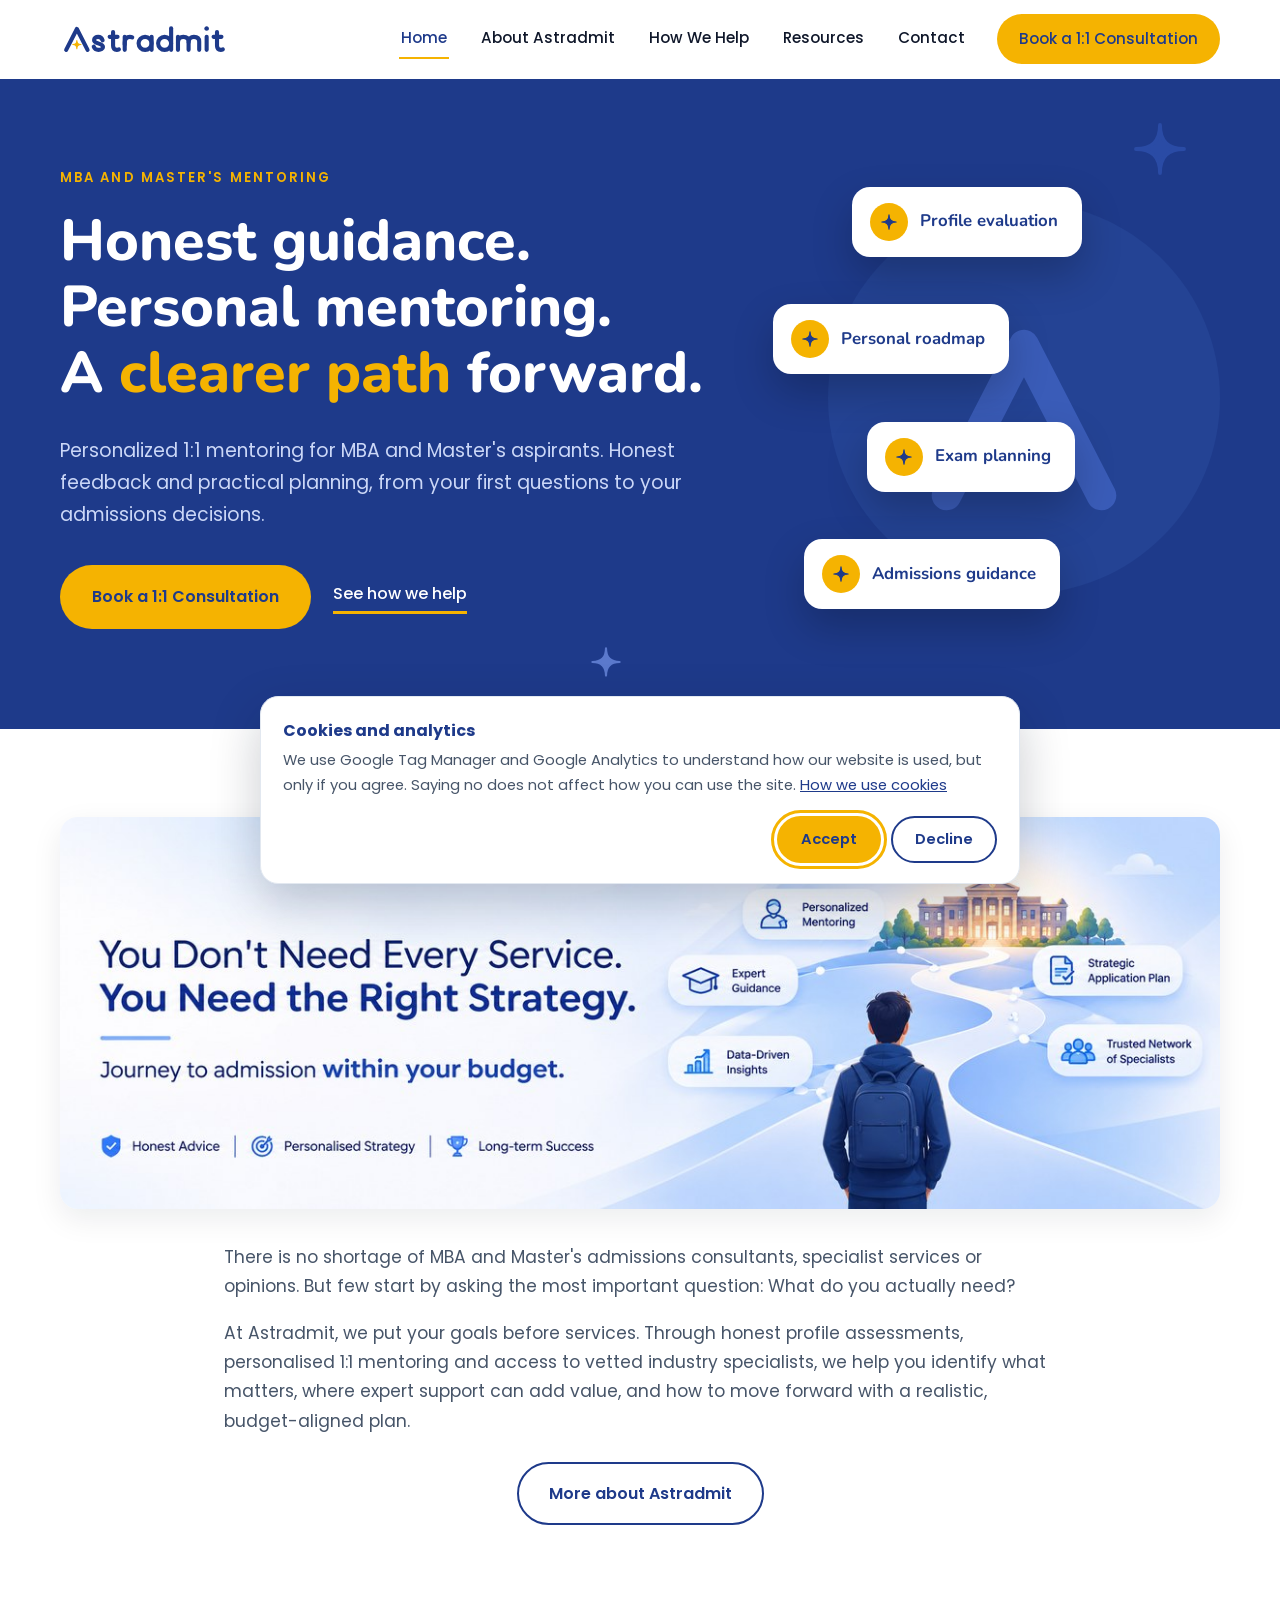
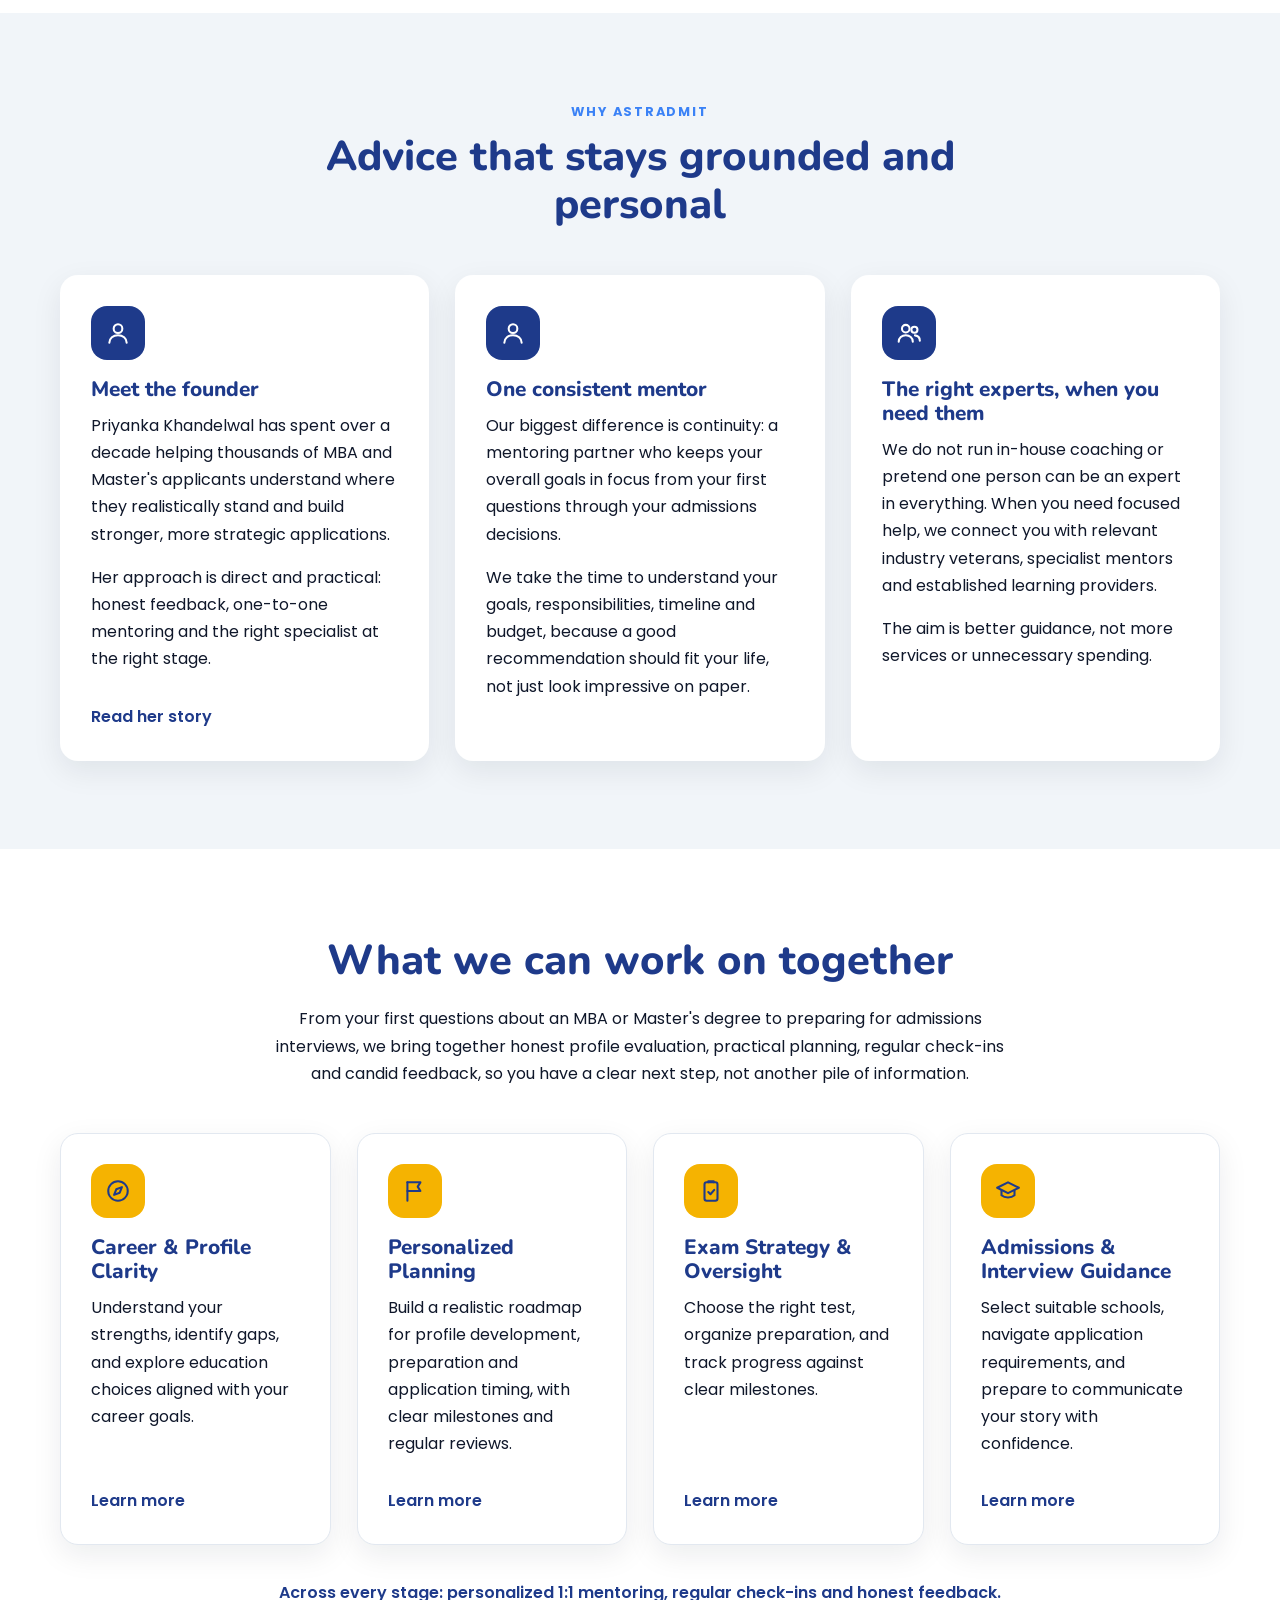
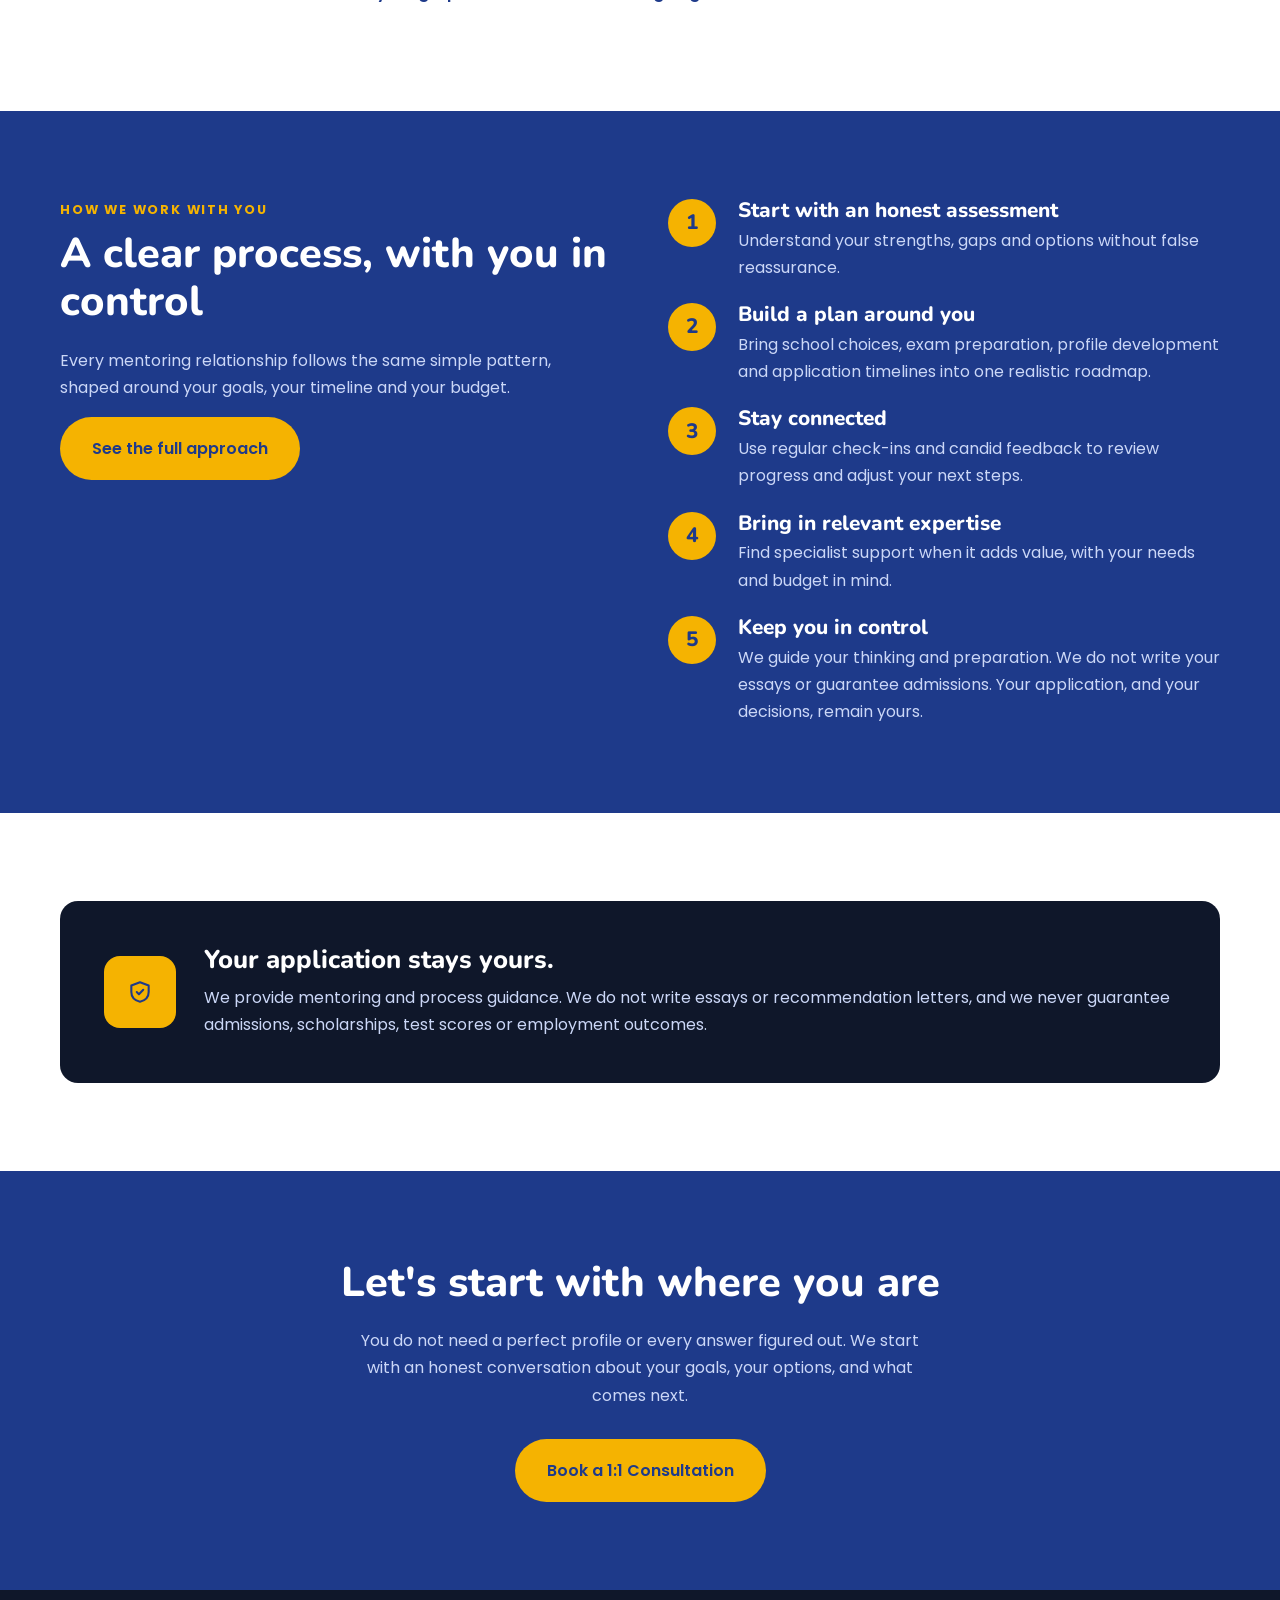
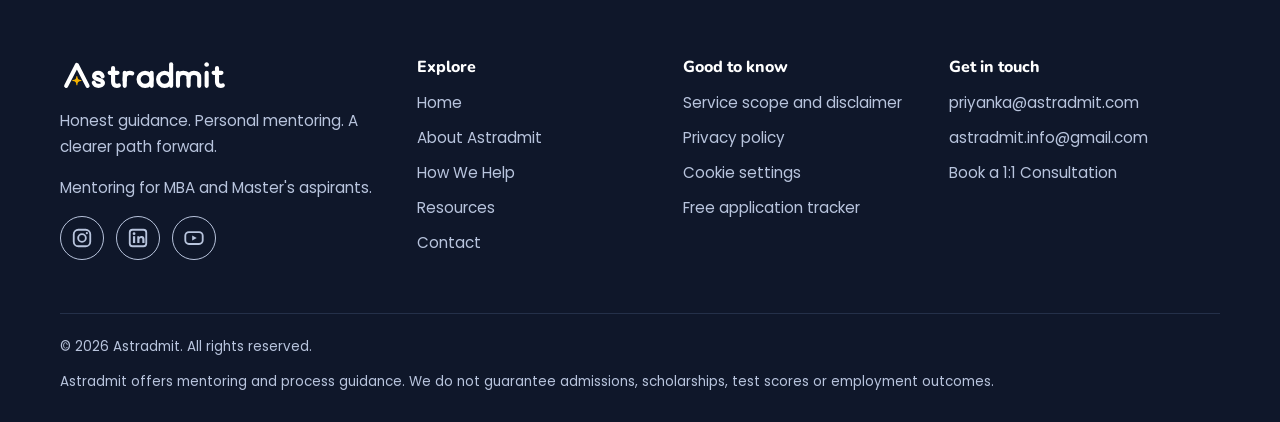
==== commit d66eb6c7: "Update strategy banner, contact email and page clean-up" ====
--- a/site/index.html
+++ b/site/index.html
@@ -37,8 +37,10 @@
    "image": "https://www.astradmit.com/assets/img/og-image.png",
    "slogan": "Honest guidance. Personal mentoring. A clearer path forward.",
    "description": "Personalized 1:1 mentoring for MBA and Master's applicants: honest profile evaluation, practical planning, exam strategy and admissions guidance.",
-   "email": "priyanka@astradmit.com",
-   "telephone": "+91 9910849373",
+   "email": [
+    "priyanka@astradmit.com",
+    "astradmit.info@gmail.com"
+   ],
    "founder": {
     "@id": "https://www.astradmit.com/about.html#priyanka-khandelwal"
    },
@@ -109,7 +111,7 @@
 <header class="site-header"><div class="container nav-wrap">
 <a class="brand" href="index.html" aria-label="Astradmit home"><img src="assets/img/logo.svg" alt="Astradmit" width="169" height="34"></a>
 <button class="menu-btn" aria-expanded="false" aria-controls="site-nav" aria-label="Menu"><span></span><span></span><span></span></button>
-<nav class="nav" id="site-nav" aria-label="Main"><a href="index.html" aria-current="page">Home</a><a href="about.html">About Astradmit</a><a href="how-we-help.html">How We Help</a><a href="resources.html">Resources</a><a href="contact.html">Contact</a><a class="btn btn-gold" href="contact.html">Book a 1:1 Consultation</a></nav>
+<nav class="nav" id="site-nav" aria-label="Main"><a href="index.html" aria-current="page">Home</a><a href="about.html">About Astradmit</a><a href="how-we-help.html">How We Help</a><a href="resources.html">Resources</a><a href="contact.html">Contact</a><a class="btn btn-gold" href="https://calendly.com/astradmit-info" target="_blank" rel="noopener">Book a 1:1 Consultation</a></nav>
 </div></header>
 <!--HEADER:END-->
 <main id="main">
@@ -121,23 +123,23 @@
 <p class="eyebrow">MBA and Master's mentoring</p>
 <h1>Honest guidance.<br>Personal mentoring.<br>A <span class="gold">clearer path</span> forward.</h1>
 <p class="lead">Personalized 1:1 mentoring for MBA and Master's aspirants. Honest feedback and practical planning, from your first questions to your admissions decisions.</p>
-<div class="btn-row"><a class="btn btn-gold" href="contact.html">Book a 1:1 Consultation</a><a class="link-u" href="how-we-help.html">See how we help</a></div>
+<div class="btn-row"><a class="btn btn-gold" href="https://calendly.com/astradmit-info" target="_blank" rel="noopener">Book a 1:1 Consultation</a><a class="link-u" href="how-we-help.html">See how we help</a></div>
 </div>
 <div class="hero-visual" aria-hidden="true"><img class="amark" src="assets/img/a-mark-hero.svg" alt="">
 <ul class="float-cards"><li><span class="dot"><svg viewBox="-1.25 -1.25 2.5 2.5" aria-hidden="true"><path d="M0,1 Q0,0 1,0 Q0,0 0,-1 Q0,0 -1,0 Q0,0 0,1 Z" fill="currentColor" stroke="currentColor" stroke-width=".16" stroke-linejoin="round"/></svg></span>Profile evaluation</li><li><span class="dot"><svg viewBox="-1.25 -1.25 2.5 2.5" aria-hidden="true"><path d="M0,1 Q0,0 1,0 Q0,0 0,-1 Q0,0 -1,0 Q0,0 0,1 Z" fill="currentColor" stroke="currentColor" stroke-width=".16" stroke-linejoin="round"/></svg></span>Personal roadmap</li><li><span class="dot"><svg viewBox="-1.25 -1.25 2.5 2.5" aria-hidden="true"><path d="M0,1 Q0,0 1,0 Q0,0 0,-1 Q0,0 -1,0 Q0,0 0,1 Z" fill="currentColor" stroke="currentColor" stroke-width=".16" stroke-linejoin="round"/></svg></span>Exam planning</li><li><span class="dot"><svg viewBox="-1.25 -1.25 2.5 2.5" aria-hidden="true"><path d="M0,1 Q0,0 1,0 Q0,0 0,-1 Q0,0 -1,0 Q0,0 0,1 Z" fill="currentColor" stroke="currentColor" stroke-width=".16" stroke-linejoin="round"/></svg></span>Admissions guidance</li></ul></div>
-</div></section><section><div class="container two-col">
-<div class="reveal"><p class="kicker">About Astradmit</p><h2>Cut through the noise and see where you stand</h2></div>
-<div class="reveal"><p class="lead" style="color:var(--slate)">Planning an MBA or Master's degree can feel overwhelming. There is plenty of information, but knowing what applies to you, and whom to trust, is not always easy.</p>
-<p>Astradmit helps you cut through that noise. Through personalized 1:1 mentoring, honest feedback and practical planning, we help you understand where you stand, explore your options and move forward with a clear plan.</p><a class="btn btn-outline" href="about.html">More about Astradmit</a></div>
+</div></section><section class="strategy"><div class="container reveal">
+<img class="strategy-banner" src="assets/img/strategy-banner.jpg" srcset="assets/img/strategy-banner-1200.jpg 1200w, assets/img/strategy-banner.jpg 2158w" sizes="(max-width: 1200px) 94vw, 1160px" width="2158" height="729" alt="You don't need every service. You need the right strategy. Journey to admission within your budget." loading="lazy" decoding="async">
+<h2 class="sr-only">You Don't Need Every Service. You Need the Right Strategy.</h2>
+<div class="strategy-text"><p>There is no shortage of MBA and Master's admissions consultants, specialist services or opinions. But few start by asking the most important question: What do you actually need?</p><p>At Astradmit, we put your goals before services. Through honest profile assessments, personalised 1:1 mentoring and access to vetted industry specialists, we help you identify what matters, where expert support can add value, and how to move forward with a realistic, budget-aligned plan.</p><p class="strategy-cta"><a class="btn btn-outline" href="about.html">More about Astradmit</a></p></div>
 </div></section><section class="alt"><div class="container"><div class="section-head center reveal"><p class="kicker">Why Astradmit</p><h2>Advice that stays grounded and personal</h2></div>
 <div class="grid g3">
-<article class="card reveal"><div class="icon"><svg viewBox="0 0 24 24" aria-hidden="true"><circle cx="12" cy="8" r="4"/><path d="M4 21c0-4.4 3.6-7 8-7s8 2.6 8 7"/></svg></div><h3>Meet the founder</h3><p>Priyanka Khandelwal has spent 12 years helping thousands of MBA and Master's applicants understand where they realistically stand and build stronger, more strategic applications.</p><p>Her approach is direct and practical: honest feedback, one-to-one mentoring and the right specialist at the right stage.</p><a class="more" href="about.html#founder">Read her story</a></article>
+<article class="card reveal"><div class="icon"><svg viewBox="0 0 24 24" aria-hidden="true"><circle cx="12" cy="8" r="4"/><path d="M4 21c0-4.4 3.6-7 8-7s8 2.6 8 7"/></svg></div><h3>Meet the founder</h3><p>Priyanka Khandelwal has spent over a decade helping thousands of MBA and Master's applicants understand where they realistically stand and build stronger, more strategic applications.</p><p>Her approach is direct and practical: honest feedback, one-to-one mentoring and the right specialist at the right stage.</p><a class="more" href="about.html#founder">Read her story</a></article>
 <article class="card reveal"><div class="icon"><svg viewBox="0 0 24 24" aria-hidden="true"><circle cx="12" cy="8" r="4"/><path d="M4 21c0-4.4 3.6-7 8-7s8 2.6 8 7"/></svg></div><h3>One consistent mentor</h3><p>Our biggest difference is continuity: a mentoring partner who keeps your overall goals in focus from your first questions through your admissions decisions.</p><p>We take the time to understand your goals, responsibilities, timeline and budget, because a good recommendation should fit your life, not just look impressive on paper.</p></article>
 <article class="card reveal"><div class="icon"><svg viewBox="0 0 24 24" aria-hidden="true"><circle cx="9" cy="8" r="3.5"/><path d="M2.5 20c0-3.6 2.9-6 6.5-6s6.5 2.4 6.5 6"/><circle cx="17" cy="9" r="2.8"/><path d="M17.5 14.2c2.6.3 4.5 2.2 4.5 5"/></svg></div><h3>The right experts, when you need them</h3><p>We do not run in-house coaching or pretend one person can be an expert in everything. When you need focused help, we connect you with relevant industry veterans, specialist mentors and established learning providers.</p><p>The aim is better guidance, not more services or unnecessary spending.</p></article>
-</div></div></section><section><div class="container"><div class="section-head center reveal"><p class="kicker">How we help</p><h2>What we can work on together</h2><p>From your first questions about an MBA or Master's degree to preparing for admissions interviews, we bring together honest profile evaluation, practical planning, regular check-ins and candid feedback, so you have a clear next step, not another pile of information.</p></div>
+</div></div></section><section><div class="container"><div class="section-head center reveal"><h2>What we can work on together</h2><p>From your first questions about an MBA or Master's degree to preparing for admissions interviews, we bring together honest profile evaluation, practical planning, regular check-ins and candid feedback, so you have a clear next step, not another pile of information.</p></div>
 <div class="grid g4"><article class="card reveal"><div class="icon gold"><svg viewBox="0 0 24 24" aria-hidden="true"><circle cx="12" cy="12" r="9"/><path d="M15.6 8.4l-2 5.2-5.2 2 2-5.2z"/></svg></div><h3>Career &amp; Profile Clarity</h3><p>Understand your strengths, identify gaps, and explore education choices aligned with your career goals.</p><a class="more" href="how-we-help.html#profile">Learn more</a></article><article class="card reveal"><div class="icon gold"><svg viewBox="0 0 24 24" aria-hidden="true"><path d="M5 21V4"/><path d="M5 4h12l-2.5 4L17 12H5"/></svg></div><h3>Personalized Planning</h3><p>Build a realistic roadmap for profile development, preparation and application timing, with clear milestones and regular reviews.</p><a class="more" href="how-we-help.html#planning">Learn more</a></article><article class="card reveal"><div class="icon gold"><svg viewBox="0 0 24 24" aria-hidden="true"><rect x="6" y="4" width="12" height="17" rx="2"/><path d="M9.5 4V3h5v1"/><path d="M9.5 13l2 2 3.5-4"/></svg></div><h3>Exam Strategy &amp; Oversight</h3><p>Choose the right test, organize preparation, and track progress against clear milestones.</p><a class="more" href="how-we-help.html#exams">Learn more</a></article><article class="card reveal"><div class="icon gold"><svg viewBox="0 0 24 24" aria-hidden="true"><path d="M2 9l10-5 10 5-10 5z"/><path d="M6 11.5V16c3 2.6 9 2.6 12 0v-4.5"/></svg></div><h3>Admissions &amp; Interview Guidance</h3><p>Select suitable schools, navigate application requirements, and prepare to communicate your story with confidence.</p><a class="more" href="how-we-help.html#admissions">Learn more</a></article></div>
 <p class="reveal" style="text-align:center;margin-top:34px;font-weight:600;color:var(--navy)">Across every stage: personalized 1:1 mentoring, regular check-ins and honest feedback.</p></div></section><section class="dark"><div class="container two-col"><div class="reveal"><p class="kicker">How we work with you</p><h2>A clear process, with you in control</h2><p>Every mentoring relationship follows the same simple pattern, shaped around your goals, your timeline and your budget.</p><a class="btn btn-gold" href="how-we-help.html">See the full approach</a></div>
-<ol class="steps reveal"><li><h3>Start with an honest assessment</h3><p>Understand your strengths, gaps and options without false reassurance.</p></li><li><h3>Build a plan around you</h3><p>Bring school choices, exam preparation, profile development and application timelines into one realistic roadmap.</p></li><li><h3>Stay connected</h3><p>Use regular check-ins and candid feedback to review progress and adjust your next steps.</p></li><li><h3>Bring in relevant expertise</h3><p>Find specialist support when it adds value, with your needs and budget in mind.</p></li><li><h3>Keep you in control</h3><p>We guide your thinking and preparation. We do not write your essays or guarantee admissions. Your application, and your decisions, remain yours.</p></li></ol></div></section><section><div class="container"><div class="quote-band reveal"><div class="icon gold" style="width:72px;height:72px;margin:0"><svg viewBox="0 0 24 24" aria-hidden="true"><path d="M12 3l8 3v6c0 4.5-3.2 7.8-8 9-4.8-1.2-8-4.5-8-9V6z"/><path d="M9 12l2 2 4-4"/></svg></div><div><h3>Your application stays yours.</h3><p>We provide mentoring and process guidance. We do not write essays or recommendation letters, and we never guarantee admissions, scholarships, test scores or employment outcomes.</p></div></div></div></section><section class="cta-band"><div class="container reveal"><h2>Let&#x27;s start with where you are</h2><p>You do not need a perfect profile or every answer figured out. We start with an honest conversation about your goals, your options, and what comes next.</p><a class="btn btn-gold" href="contact.html">Book a 1:1 Consultation</a></div></section>
+<ol class="steps reveal"><li><h3>Start with an honest assessment</h3><p>Understand your strengths, gaps and options without false reassurance.</p></li><li><h3>Build a plan around you</h3><p>Bring school choices, exam preparation, profile development and application timelines into one realistic roadmap.</p></li><li><h3>Stay connected</h3><p>Use regular check-ins and candid feedback to review progress and adjust your next steps.</p></li><li><h3>Bring in relevant expertise</h3><p>Find specialist support when it adds value, with your needs and budget in mind.</p></li><li><h3>Keep you in control</h3><p>We guide your thinking and preparation. We do not write your essays or guarantee admissions. Your application, and your decisions, remain yours.</p></li></ol></div></section><section><div class="container"><div class="quote-band reveal"><div class="icon gold" style="width:72px;height:72px;margin:0"><svg viewBox="0 0 24 24" aria-hidden="true"><path d="M12 3l8 3v6c0 4.5-3.2 7.8-8 9-4.8-1.2-8-4.5-8-9V6z"/><path d="M9 12l2 2 4-4"/></svg></div><div><h3>Your application stays yours.</h3><p>We provide mentoring and process guidance. We do not write essays or recommendation letters, and we never guarantee admissions, scholarships, test scores or employment outcomes.</p></div></div></div></section><section class="cta-band"><div class="container reveal"><h2>Let&#x27;s start with where you are</h2><p>You do not need a perfect profile or every answer figured out. We start with an honest conversation about your goals, your options, and what comes next.</p><a class="btn btn-gold" href="https://calendly.com/astradmit-info" target="_blank" rel="noopener">Book a 1:1 Consultation</a></div></section>
 </main>
 <!--FOOTER:START-->
 <footer class="site-footer"><div class="container">
@@ -145,7 +147,7 @@
 <div><img class="logo" src="assets/img/logo-reversed.svg" alt="Astradmit" width="169" height="34"><p>Honest guidance. Personal mentoring. A clearer path forward.</p><p>Mentoring for MBA and Master's aspirants.</p><ul class="social" aria-label="Astradmit on social media"><li><a href="https://www.instagram.com/admissionswithpriyanka/" target="_blank" rel="noopener me" aria-label="Instagram (opens in a new tab)"><svg viewBox="0 0 24 24" aria-hidden="true"><rect x="3" y="3" width="18" height="18" rx="5" fill="none" stroke="currentColor" stroke-width="2"/><circle cx="12" cy="12" r="4.2" fill="none" stroke="currentColor" stroke-width="2"/><circle cx="17.3" cy="6.7" r="1.2" fill="currentColor"/></svg></a></li><li><a href="https://www.linkedin.com/in/priyanka-khandelwal20" target="_blank" rel="noopener me" aria-label="LinkedIn (opens in a new tab)"><svg viewBox="0 0 24 24" aria-hidden="true"><rect x="3" y="3" width="18" height="18" rx="3" fill="none" stroke="currentColor" stroke-width="2"/><rect x="6.5" y="10" width="2.4" height="7.5" fill="currentColor"/><circle cx="7.7" cy="7.3" r="1.5" fill="currentColor"/><path d="M11.2 10h2.3v1.1c.5-.8 1.4-1.3 2.6-1.3 2.2 0 3 1.4 3 3.6v4.1h-2.4v-3.7c0-1-.3-1.8-1.4-1.8s-1.7.8-1.7 1.9v3.6h-2.4z" fill="currentColor"/></svg></a></li><li><a href="https://www.youtube.com/channel/UC2kbaCmQCtwkBG3R37TDoyw" target="_blank" rel="noopener me" aria-label="YouTube (opens in a new tab)"><svg viewBox="0 0 24 24" aria-hidden="true"><rect x="2.5" y="5.5" width="19" height="13" rx="4" fill="none" stroke="currentColor" stroke-width="2"/><path d="M10 9.2v5.6l5-2.8z" fill="currentColor"/></svg></a></li></ul></div>
 <div><h4>Explore</h4><ul><li><a href="index.html">Home</a></li><li><a href="about.html">About Astradmit</a></li><li><a href="how-we-help.html">How We Help</a></li><li><a href="resources.html">Resources</a></li><li><a href="contact.html">Contact</a></li></ul></div>
 <div><h4>Good to know</h4><ul><li><a href="terms.html">Service scope and disclaimer</a></li><li><a href="privacy.html">Privacy policy</a></li><li><button type="button" class="linkbtn" data-open-consent>Cookie settings</button></li><li><a href="assets/downloads/Astradmit_MBA-Masters_Application-Tracker.xlsx" download>Free application tracker</a></li></ul></div>
-<div><h4>Get in touch</h4><ul><li><a href="mailto:priyanka@astradmit.com">priyanka@astradmit.com</a></li><li><a href="tel:+919910849373">+91 9910849373</a></li><li><a href="contact.html">Book a 1:1 Consultation</a></li></ul></div>
+<div><h4>Get in touch</h4><ul><li><a href="mailto:priyanka@astradmit.com">priyanka@astradmit.com</a></li><li><a href="mailto:astradmit.info@gmail.com">astradmit.info@gmail.com</a></li><li><a href="https://calendly.com/astradmit-info" target="_blank" rel="noopener">Book a 1:1 Consultation</a></li></ul></div>
 </div>
 <div class="fine"><span>&copy; <span id="year">2026</span> Astradmit. All rights reserved.</span><span>Astradmit offers mentoring and process guidance. We do not guarantee admissions, scholarships, test scores or employment outcomes.</span></div>
 </div></footer>
--- a/site/assets/css/style.css
+++ b/site/assets/css/style.css
@@ -184,3 +184,8 @@
 }
 @media (max-width:1020px){.founder{grid-template-columns:1fr}.founder-photo{position:static;max-width:420px}.post-grid{grid-template-columns:1fr 1fr}}
 @media (max-width:640px){.post-grid{grid-template-columns:1fr}.consent{left:10px;right:10px;bottom:10px}.consent-actions{width:100%}.consent-actions .btn{flex:1}.post-nav{grid-template-columns:1fr}.post-nav a:last-child{text-align:left}.checks{grid-template-columns:1fr}h1{font-size:2rem}.hero .deco{display:none}section{padding:64px 0}.g2,.g3,.g4,.row2,.foot-grid{grid-template-columns:1fr}.hero{padding:56px 0 64px}.quote-band{flex-direction:column;align-items:flex-start;padding:32px}.btn-row{gap:16px}.container{width:min(1160px,100% - 36px)}}
+/* strategy banner (home + about) */
+.sr-only{position:absolute;width:1px;height:1px;padding:0;margin:-1px;overflow:hidden;clip:rect(0,0,0,0);white-space:nowrap;border:0}
+.strategy-banner{width:100%;height:auto;border-radius:var(--radius);box-shadow:var(--shadow)}
+.strategy-text{max-width:52em;margin:34px auto 0}.strategy-text p{font-size:1.08rem;color:var(--slate)}
+.strategy-cta{margin:26px 0 0;text-align:center}
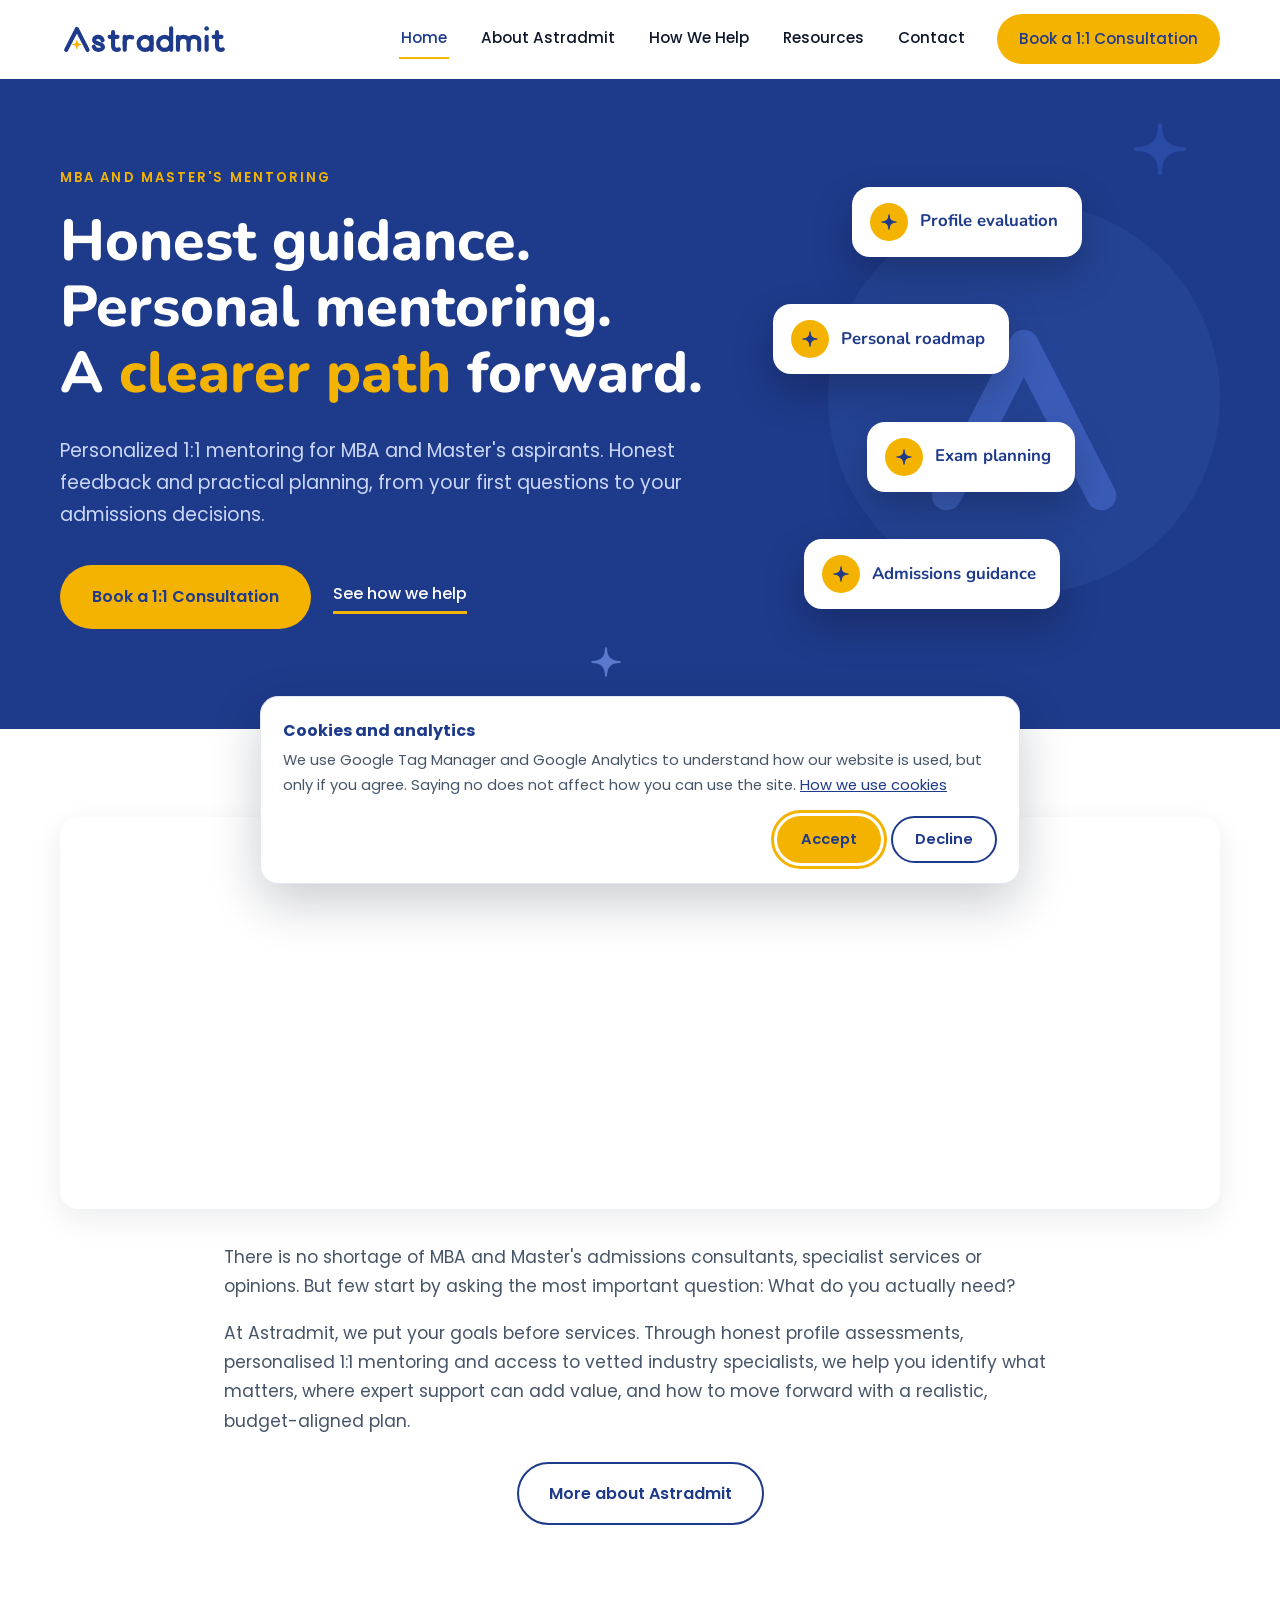
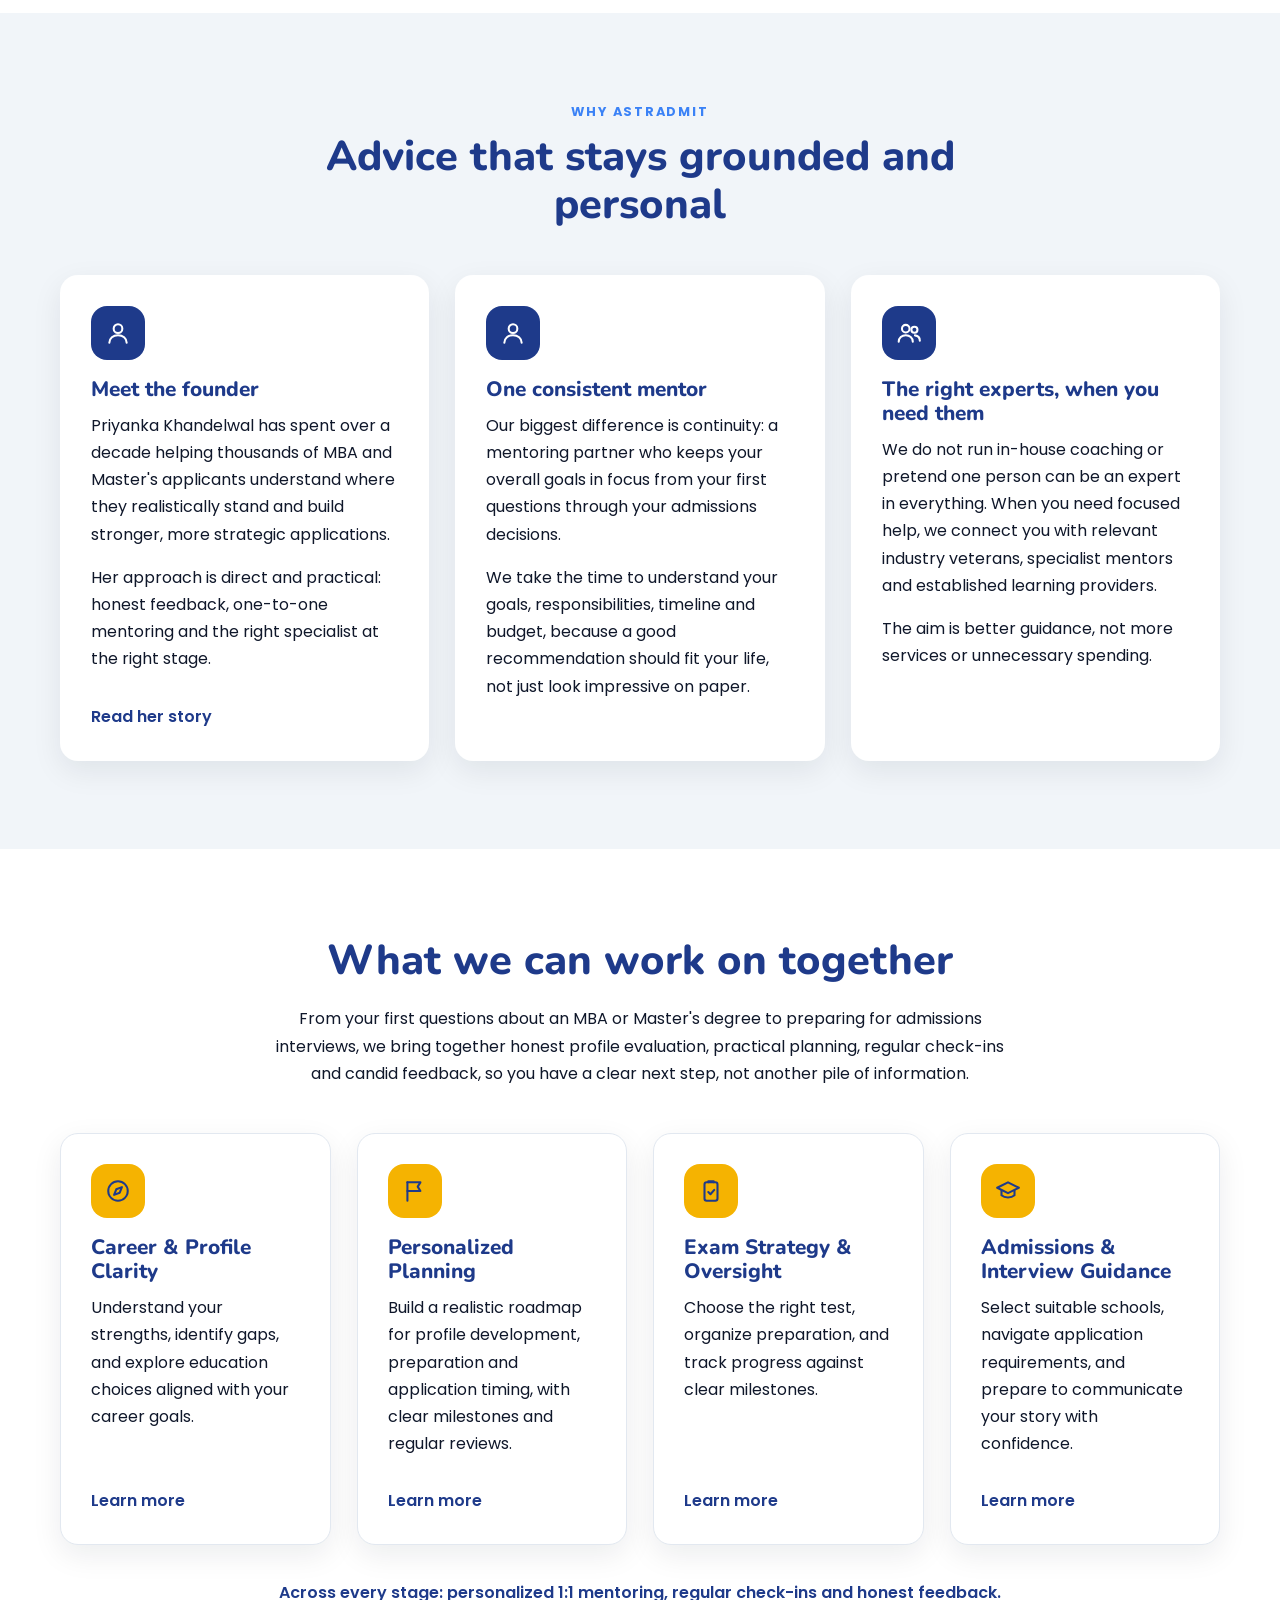
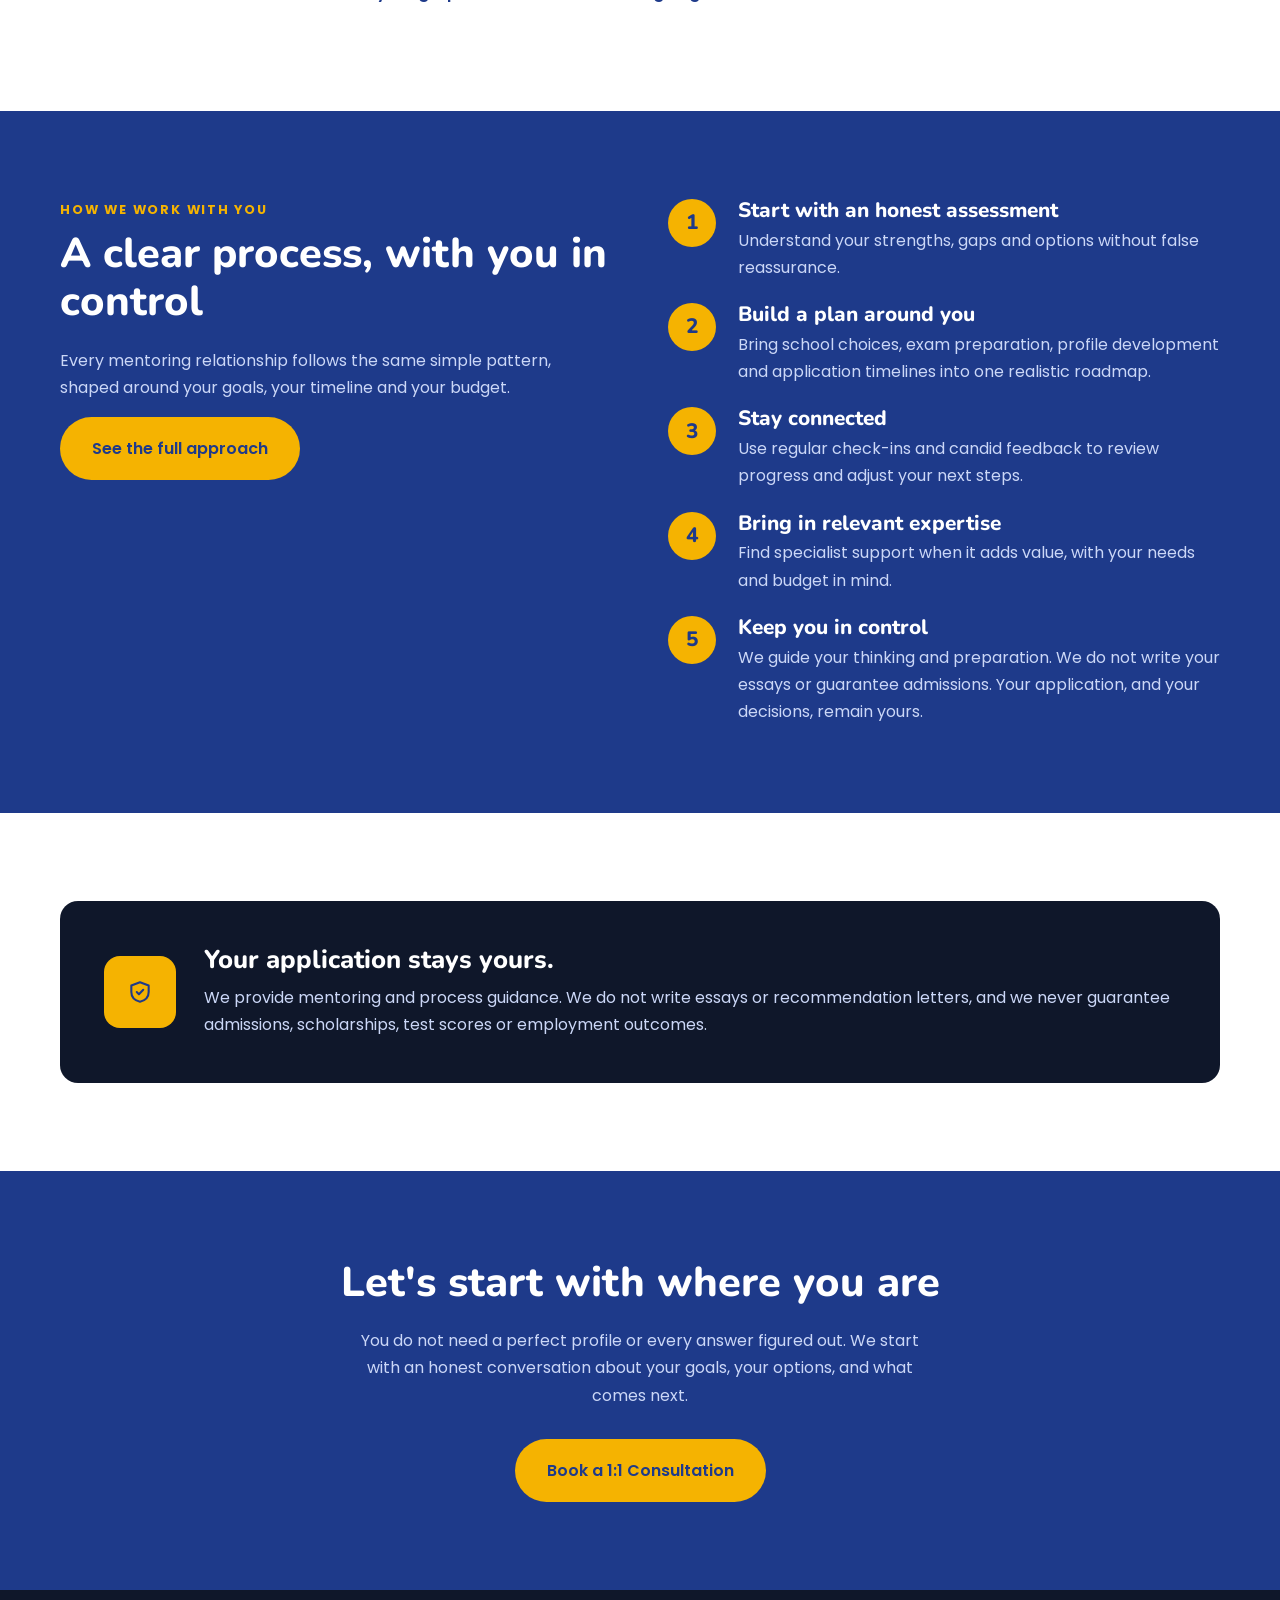
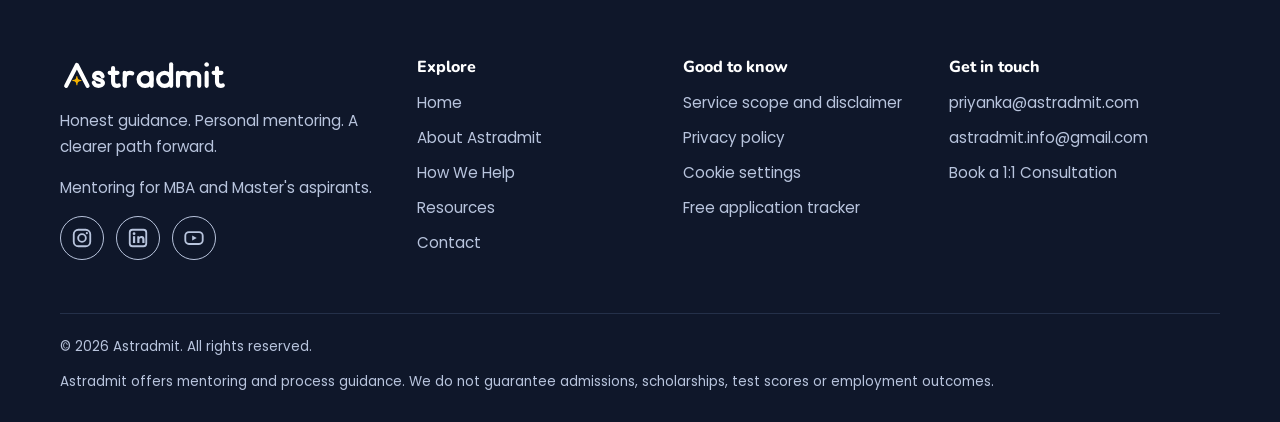
==== commit 050b65f8: "fix: implement responsive homepage banners for mobile and desktop" ====
--- a/site/index.html
+++ b/site/index.html
@@ -128,7 +128,12 @@
 <div class="hero-visual" aria-hidden="true"><img class="amark" src="assets/img/a-mark-hero.svg" alt="">
 <ul class="float-cards"><li><span class="dot"><svg viewBox="-1.25 -1.25 2.5 2.5" aria-hidden="true"><path d="M0,1 Q0,0 1,0 Q0,0 0,-1 Q0,0 -1,0 Q0,0 0,1 Z" fill="currentColor" stroke="currentColor" stroke-width=".16" stroke-linejoin="round"/></svg></span>Profile evaluation</li><li><span class="dot"><svg viewBox="-1.25 -1.25 2.5 2.5" aria-hidden="true"><path d="M0,1 Q0,0 1,0 Q0,0 0,-1 Q0,0 -1,0 Q0,0 0,1 Z" fill="currentColor" stroke="currentColor" stroke-width=".16" stroke-linejoin="round"/></svg></span>Personal roadmap</li><li><span class="dot"><svg viewBox="-1.25 -1.25 2.5 2.5" aria-hidden="true"><path d="M0,1 Q0,0 1,0 Q0,0 0,-1 Q0,0 -1,0 Q0,0 0,1 Z" fill="currentColor" stroke="currentColor" stroke-width=".16" stroke-linejoin="round"/></svg></span>Exam planning</li><li><span class="dot"><svg viewBox="-1.25 -1.25 2.5 2.5" aria-hidden="true"><path d="M0,1 Q0,0 1,0 Q0,0 0,-1 Q0,0 -1,0 Q0,0 0,1 Z" fill="currentColor" stroke="currentColor" stroke-width=".16" stroke-linejoin="round"/></svg></span>Admissions guidance</li></ul></div>
 </div></section><section class="strategy"><div class="container reveal">
-<img class="strategy-banner" src="assets/img/strategy-banner.jpg" srcset="assets/img/strategy-banner-1200.jpg 1200w, assets/img/strategy-banner.jpg 2158w" sizes="(max-width: 1200px) 94vw, 1160px" width="2158" height="729" alt="You don't need every service. You need the right strategy. Journey to admission within your budget." loading="lazy" decoding="async">
+<picture class="strategy-picture">
+<source media="(max-width: 640px)" type="image/webp" srcset="assets/img/strategy-banner-mobile-720.webp 720w, assets/img/strategy-banner-mobile.webp 1080w" sizes="min(calc(100vw - 48px), 560px)" width="1080" height="1373">
+<source media="(max-width: 640px)" srcset="assets/img/strategy-banner-mobile-720.jpg 720w, assets/img/strategy-banner-mobile.jpg 1080w" sizes="min(calc(100vw - 48px), 560px)" width="1080" height="1373">
+<source type="image/webp" srcset="assets/img/strategy-banner-1200.webp 1200w, assets/img/strategy-banner.webp 2158w" sizes="(max-width: 1208px) calc(100vw - 48px), 1160px" width="2158" height="729">
+<img class="strategy-banner" src="assets/img/strategy-banner.jpg" srcset="assets/img/strategy-banner-1200.jpg 1200w, assets/img/strategy-banner.jpg 2158w" sizes="(max-width: 1208px) calc(100vw - 48px), 1160px" width="2158" height="729" alt="You don't need every service. You need the right strategy. Journey to admission within your budget." loading="lazy" decoding="async">
+</picture>
 <h2 class="sr-only">You Don't Need Every Service. You Need the Right Strategy.</h2>
 <div class="strategy-text"><p>There is no shortage of MBA and Master's admissions consultants, specialist services or opinions. But few start by asking the most important question: What do you actually need?</p><p>At Astradmit, we put your goals before services. Through honest profile assessments, personalised 1:1 mentoring and access to vetted industry specialists, we help you identify what matters, where expert support can add value, and how to move forward with a realistic, budget-aligned plan.</p><p class="strategy-cta"><a class="btn btn-outline" href="about.html">More about Astradmit</a></p></div>
 </div></section><section class="alt"><div class="container"><div class="section-head center reveal"><p class="kicker">Why Astradmit</p><h2>Advice that stays grounded and personal</h2></div>
--- a/site/assets/css/style.css
+++ b/site/assets/css/style.css
@@ -189,3 +189,7 @@
 .strategy-banner{width:100%;height:auto;border-radius:var(--radius);box-shadow:var(--shadow)}
 .strategy-text{max-width:52em;margin:34px auto 0}.strategy-text p{font-size:1.08rem;color:var(--slate)}
 .strategy-cta{margin:26px 0 0;text-align:center}
+/* responsive strategy banner (home): wide artwork on tablet/desktop, portrait artwork on phones */
+.strategy-picture{display:block;width:100%;max-width:100%}
+.strategy-picture .strategy-banner{display:block;width:100%;max-width:100%;height:auto}
+@media (max-width:640px){.strategy-picture{max-width:560px;margin-inline:auto}.strategy-picture .strategy-banner{border-radius:0;box-shadow:none}}
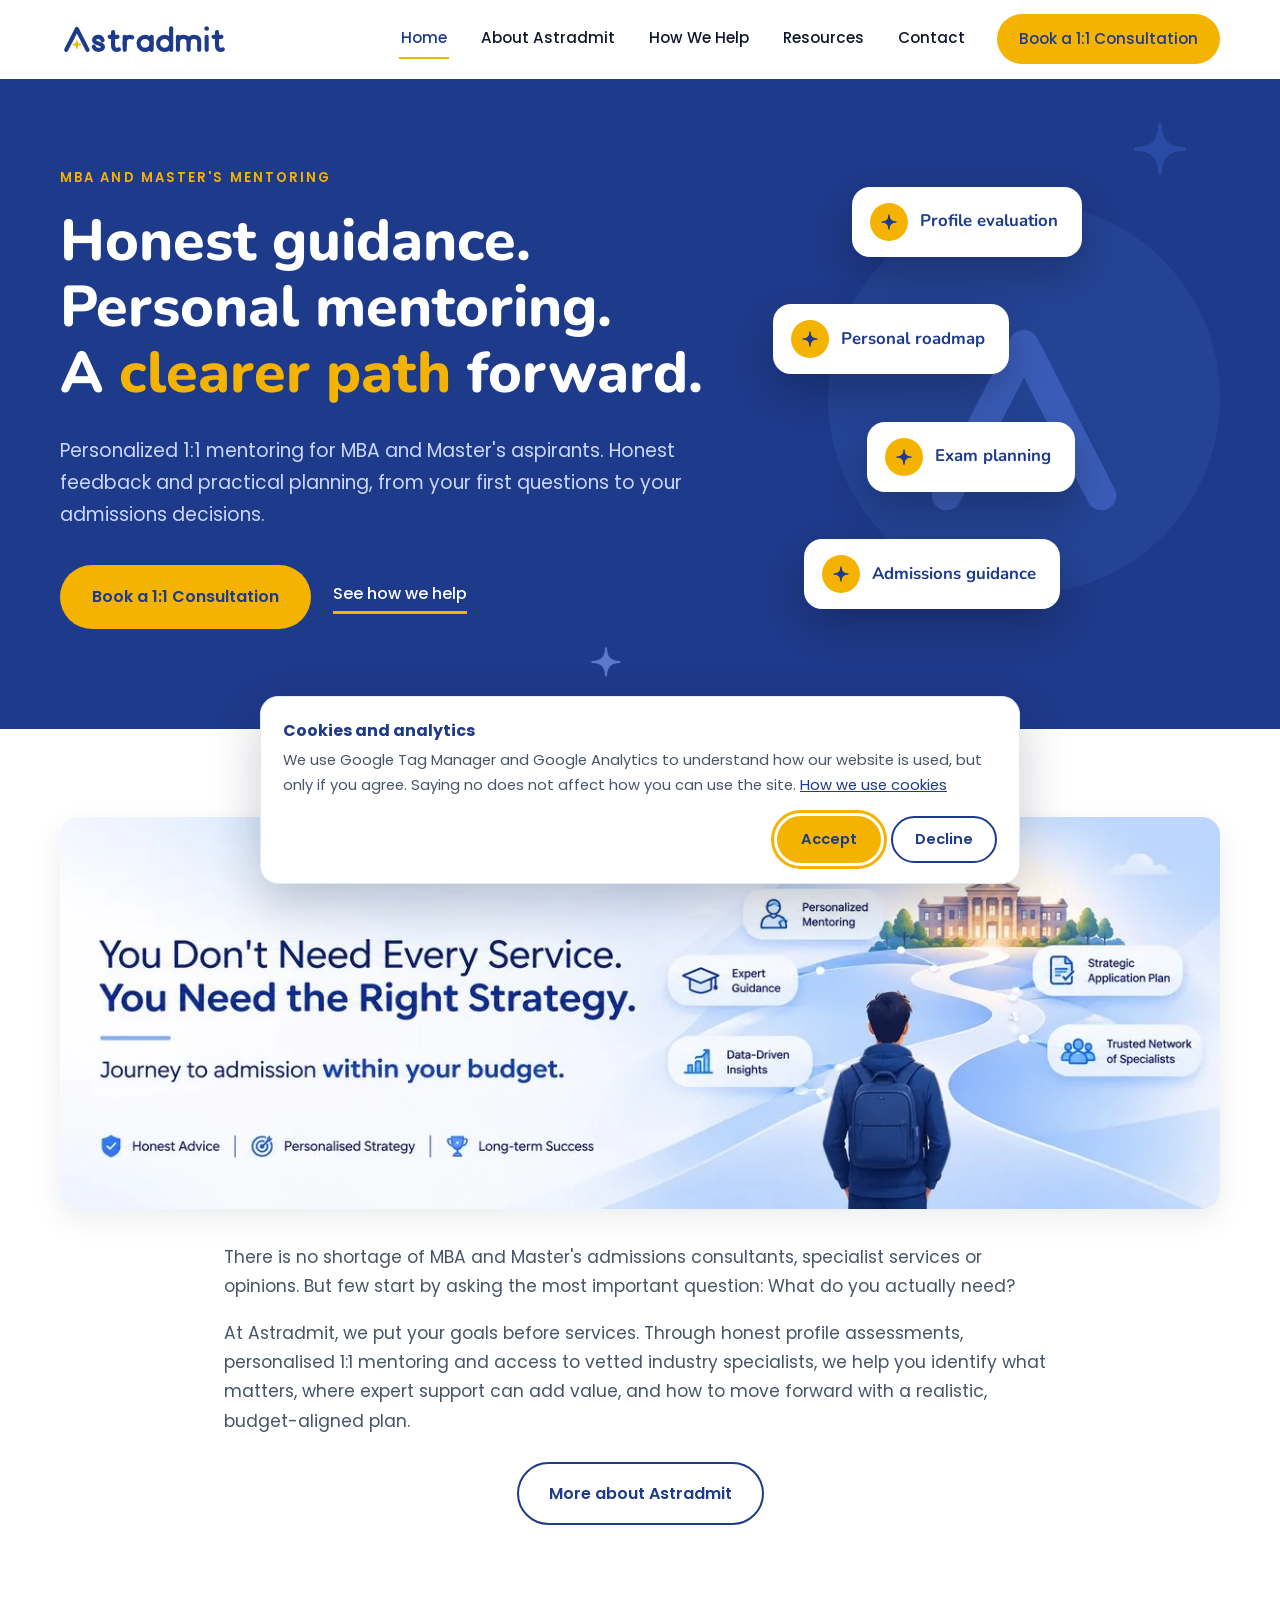
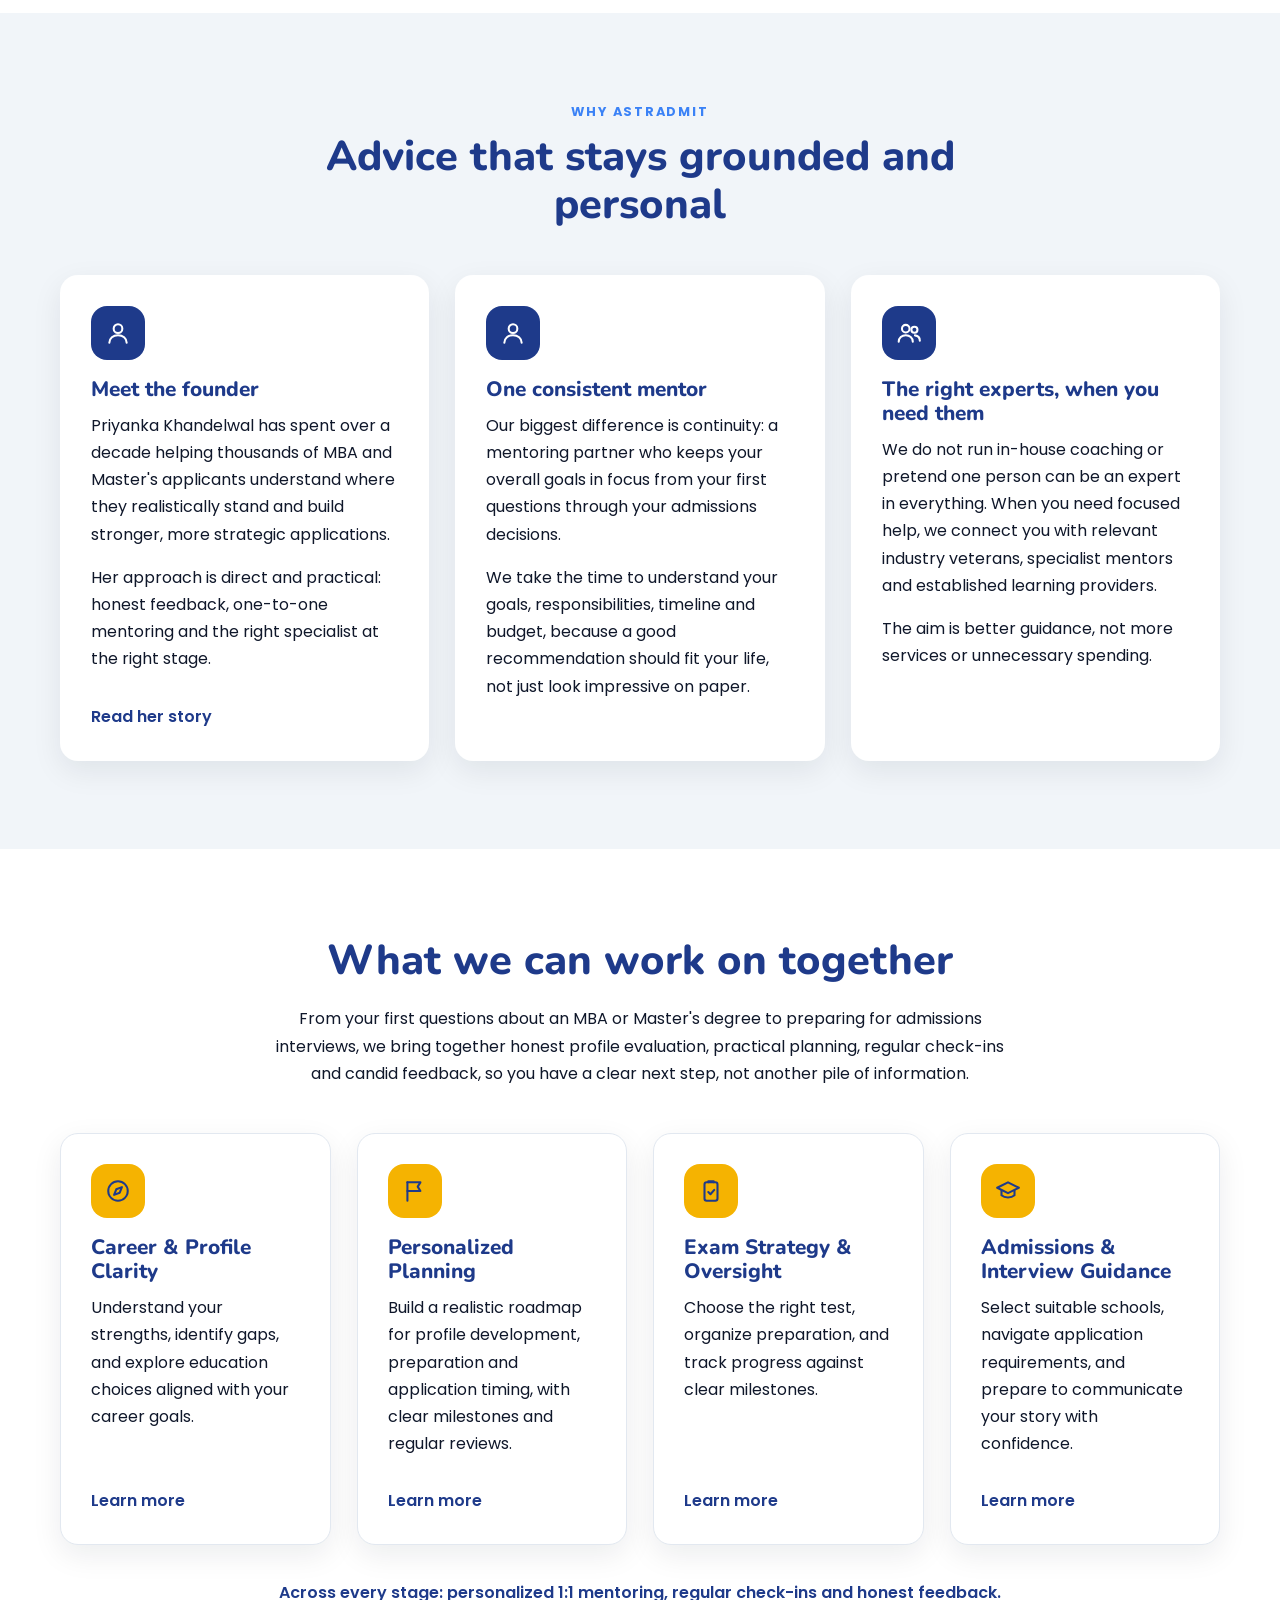
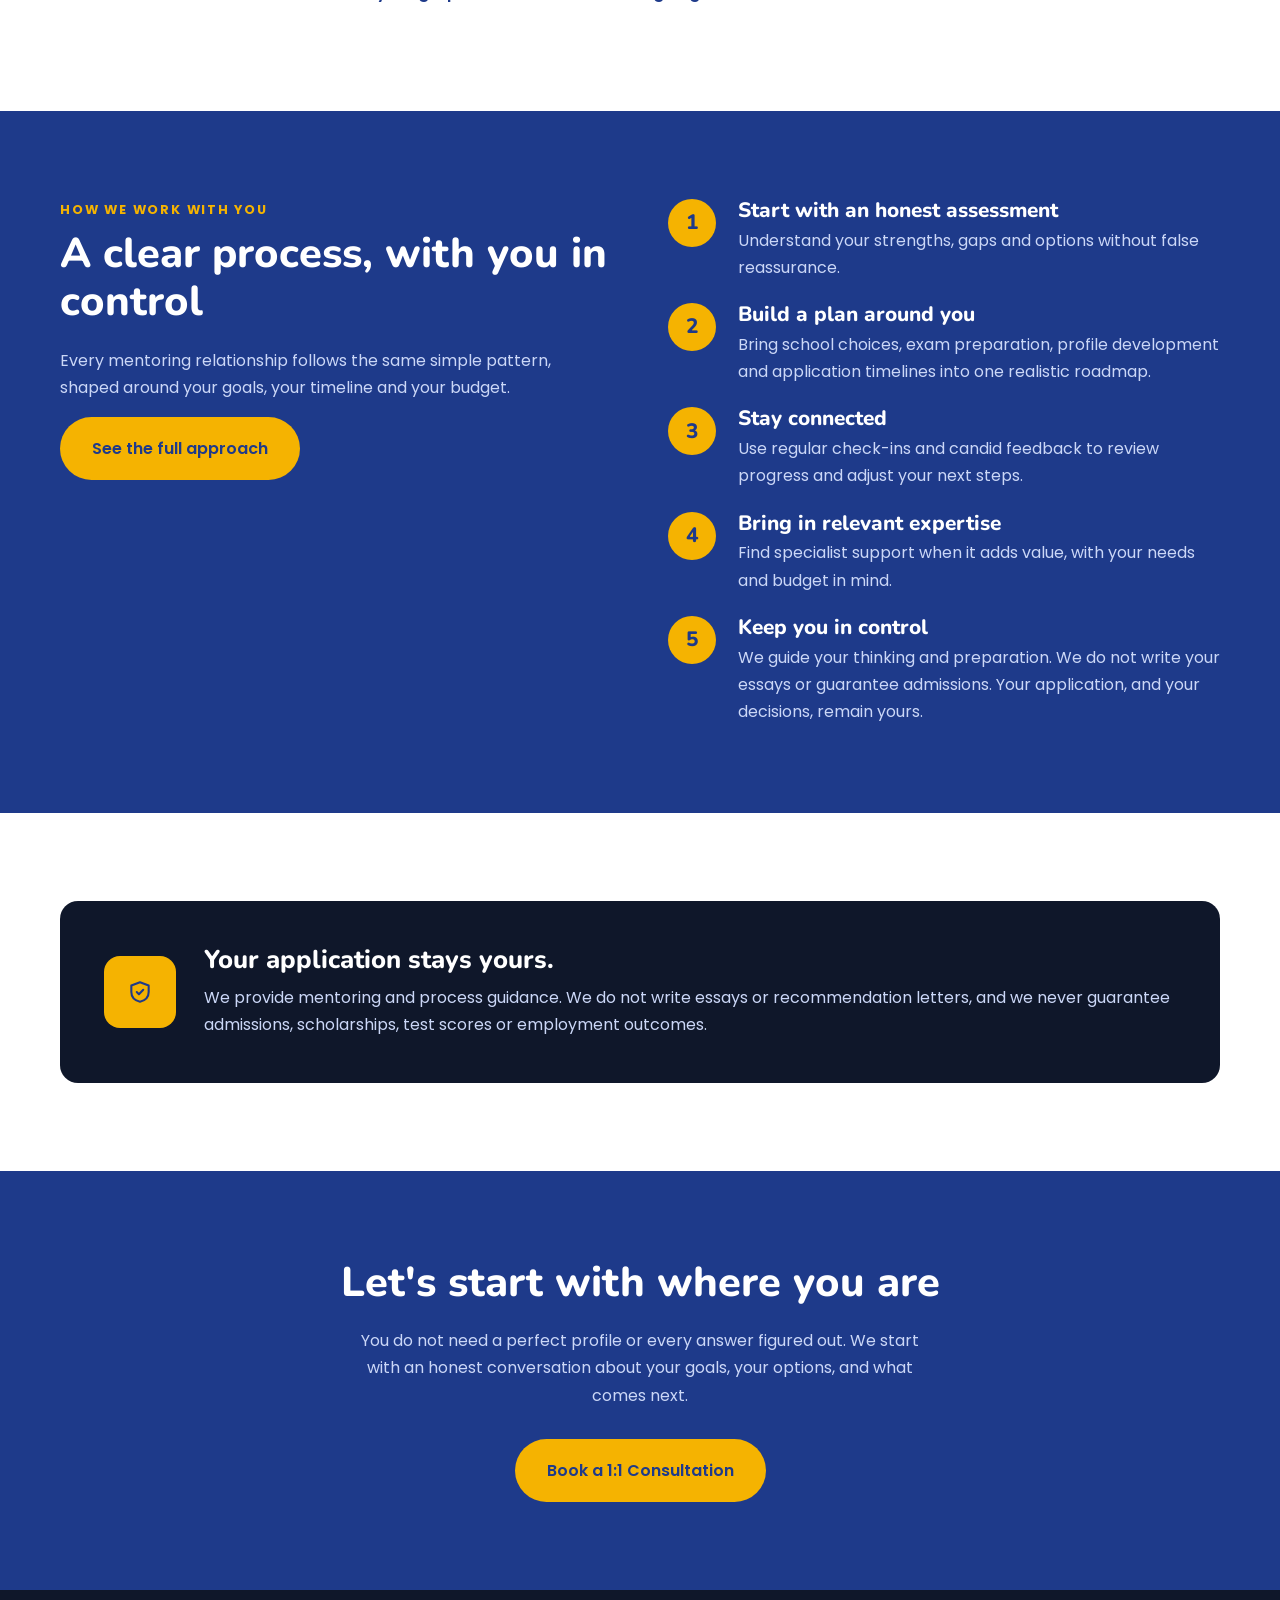
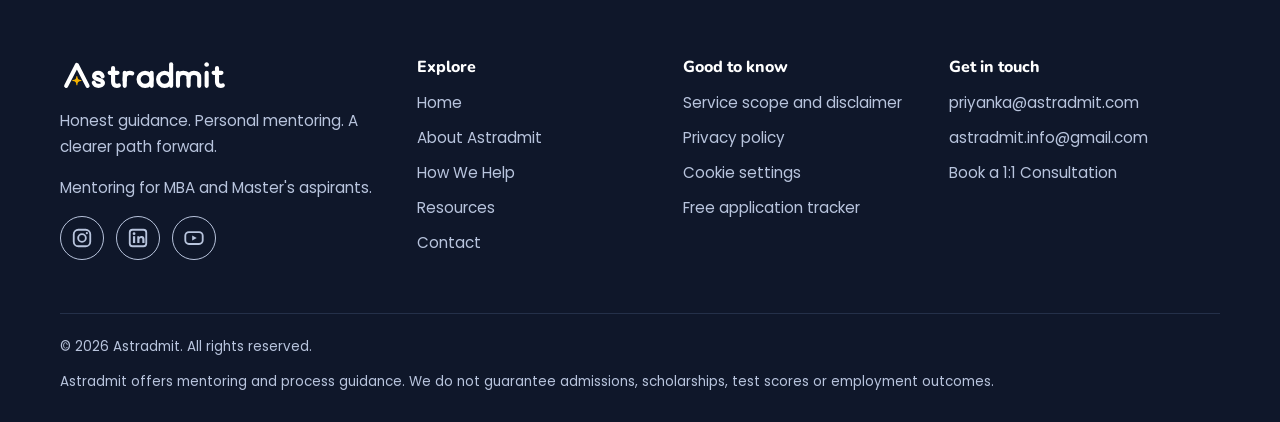
==== commit 693fc7fd: "fix: About mobile banner, new Instagram/LinkedIn links, blog image stretching" ====
--- a/site/index.html
+++ b/site/index.html
@@ -45,8 +45,8 @@
     "@id": "https://www.astradmit.com/about.html#priyanka-khandelwal"
    },
    "sameAs": [
-    "https://www.instagram.com/admissionswithpriyanka/",
-    "https://www.linkedin.com/in/priyanka-khandelwal20",
+    "https://www.instagram.com/astradmitofficial/",
+    "https://in.linkedin.com/company/astradmit",
     "https://www.youtube.com/channel/UC2kbaCmQCtwkBG3R37TDoyw"
    ],
    "areaServed": "Worldwide",
@@ -149,7 +149,7 @@
 <!--FOOTER:START-->
 <footer class="site-footer"><div class="container">
 <div class="foot-grid">
-<div><img class="logo" src="assets/img/logo-reversed.svg" alt="Astradmit" width="169" height="34"><p>Honest guidance. Personal mentoring. A clearer path forward.</p><p>Mentoring for MBA and Master's aspirants.</p><ul class="social" aria-label="Astradmit on social media"><li><a href="https://www.instagram.com/admissionswithpriyanka/" target="_blank" rel="noopener me" aria-label="Instagram (opens in a new tab)"><svg viewBox="0 0 24 24" aria-hidden="true"><rect x="3" y="3" width="18" height="18" rx="5" fill="none" stroke="currentColor" stroke-width="2"/><circle cx="12" cy="12" r="4.2" fill="none" stroke="currentColor" stroke-width="2"/><circle cx="17.3" cy="6.7" r="1.2" fill="currentColor"/></svg></a></li><li><a href="https://www.linkedin.com/in/priyanka-khandelwal20" target="_blank" rel="noopener me" aria-label="LinkedIn (opens in a new tab)"><svg viewBox="0 0 24 24" aria-hidden="true"><rect x="3" y="3" width="18" height="18" rx="3" fill="none" stroke="currentColor" stroke-width="2"/><rect x="6.5" y="10" width="2.4" height="7.5" fill="currentColor"/><circle cx="7.7" cy="7.3" r="1.5" fill="currentColor"/><path d="M11.2 10h2.3v1.1c.5-.8 1.4-1.3 2.6-1.3 2.2 0 3 1.4 3 3.6v4.1h-2.4v-3.7c0-1-.3-1.8-1.4-1.8s-1.7.8-1.7 1.9v3.6h-2.4z" fill="currentColor"/></svg></a></li><li><a href="https://www.youtube.com/channel/UC2kbaCmQCtwkBG3R37TDoyw" target="_blank" rel="noopener me" aria-label="YouTube (opens in a new tab)"><svg viewBox="0 0 24 24" aria-hidden="true"><rect x="2.5" y="5.5" width="19" height="13" rx="4" fill="none" stroke="currentColor" stroke-width="2"/><path d="M10 9.2v5.6l5-2.8z" fill="currentColor"/></svg></a></li></ul></div>
+<div><img class="logo" src="assets/img/logo-reversed.svg" alt="Astradmit" width="169" height="34"><p>Honest guidance. Personal mentoring. A clearer path forward.</p><p>Mentoring for MBA and Master's aspirants.</p><ul class="social" aria-label="Astradmit on social media"><li><a href="https://www.instagram.com/astradmitofficial/" target="_blank" rel="noopener me" aria-label="Instagram (opens in a new tab)"><svg viewBox="0 0 24 24" aria-hidden="true"><rect x="3" y="3" width="18" height="18" rx="5" fill="none" stroke="currentColor" stroke-width="2"/><circle cx="12" cy="12" r="4.2" fill="none" stroke="currentColor" stroke-width="2"/><circle cx="17.3" cy="6.7" r="1.2" fill="currentColor"/></svg></a></li><li><a href="https://in.linkedin.com/company/astradmit" target="_blank" rel="noopener me" aria-label="LinkedIn (opens in a new tab)"><svg viewBox="0 0 24 24" aria-hidden="true"><rect x="3" y="3" width="18" height="18" rx="3" fill="none" stroke="currentColor" stroke-width="2"/><rect x="6.5" y="10" width="2.4" height="7.5" fill="currentColor"/><circle cx="7.7" cy="7.3" r="1.5" fill="currentColor"/><path d="M11.2 10h2.3v1.1c.5-.8 1.4-1.3 2.6-1.3 2.2 0 3 1.4 3 3.6v4.1h-2.4v-3.7c0-1-.3-1.8-1.4-1.8s-1.7.8-1.7 1.9v3.6h-2.4z" fill="currentColor"/></svg></a></li><li><a href="https://www.youtube.com/channel/UC2kbaCmQCtwkBG3R37TDoyw" target="_blank" rel="noopener me" aria-label="YouTube (opens in a new tab)"><svg viewBox="0 0 24 24" aria-hidden="true"><rect x="2.5" y="5.5" width="19" height="13" rx="4" fill="none" stroke="currentColor" stroke-width="2"/><path d="M10 9.2v5.6l5-2.8z" fill="currentColor"/></svg></a></li></ul></div>
 <div><h4>Explore</h4><ul><li><a href="index.html">Home</a></li><li><a href="about.html">About Astradmit</a></li><li><a href="how-we-help.html">How We Help</a></li><li><a href="resources.html">Resources</a></li><li><a href="contact.html">Contact</a></li></ul></div>
 <div><h4>Good to know</h4><ul><li><a href="terms.html">Service scope and disclaimer</a></li><li><a href="privacy.html">Privacy policy</a></li><li><button type="button" class="linkbtn" data-open-consent>Cookie settings</button></li><li><a href="assets/downloads/Astradmit_MBA-Masters_Application-Tracker.xlsx" download>Free application tracker</a></li></ul></div>
 <div><h4>Get in touch</h4><ul><li><a href="mailto:priyanka@astradmit.com">priyanka@astradmit.com</a></li><li><a href="mailto:astradmit.info@gmail.com">astradmit.info@gmail.com</a></li><li><a href="https://calendly.com/astradmit-info" target="_blank" rel="noopener">Book a 1:1 Consultation</a></li></ul></div>
--- a/site/assets/css/style.css
+++ b/site/assets/css/style.css
@@ -193,3 +193,6 @@
 .strategy-picture{display:block;width:100%;max-width:100%}
 .strategy-picture .strategy-banner{display:block;width:100%;max-width:100%;height:auto}
 @media (max-width:640px){.strategy-picture{max-width:560px;margin-inline:auto}.strategy-picture .strategy-banner{border-radius:0;box-shadow:none}}
+/* blog article images: keep the picture's own proportions (never stretch) */
+.post-hero-img{display:block;width:100%;height:auto;border-radius:18px;margin-bottom:1.4em}
+.post-body img{height:auto}
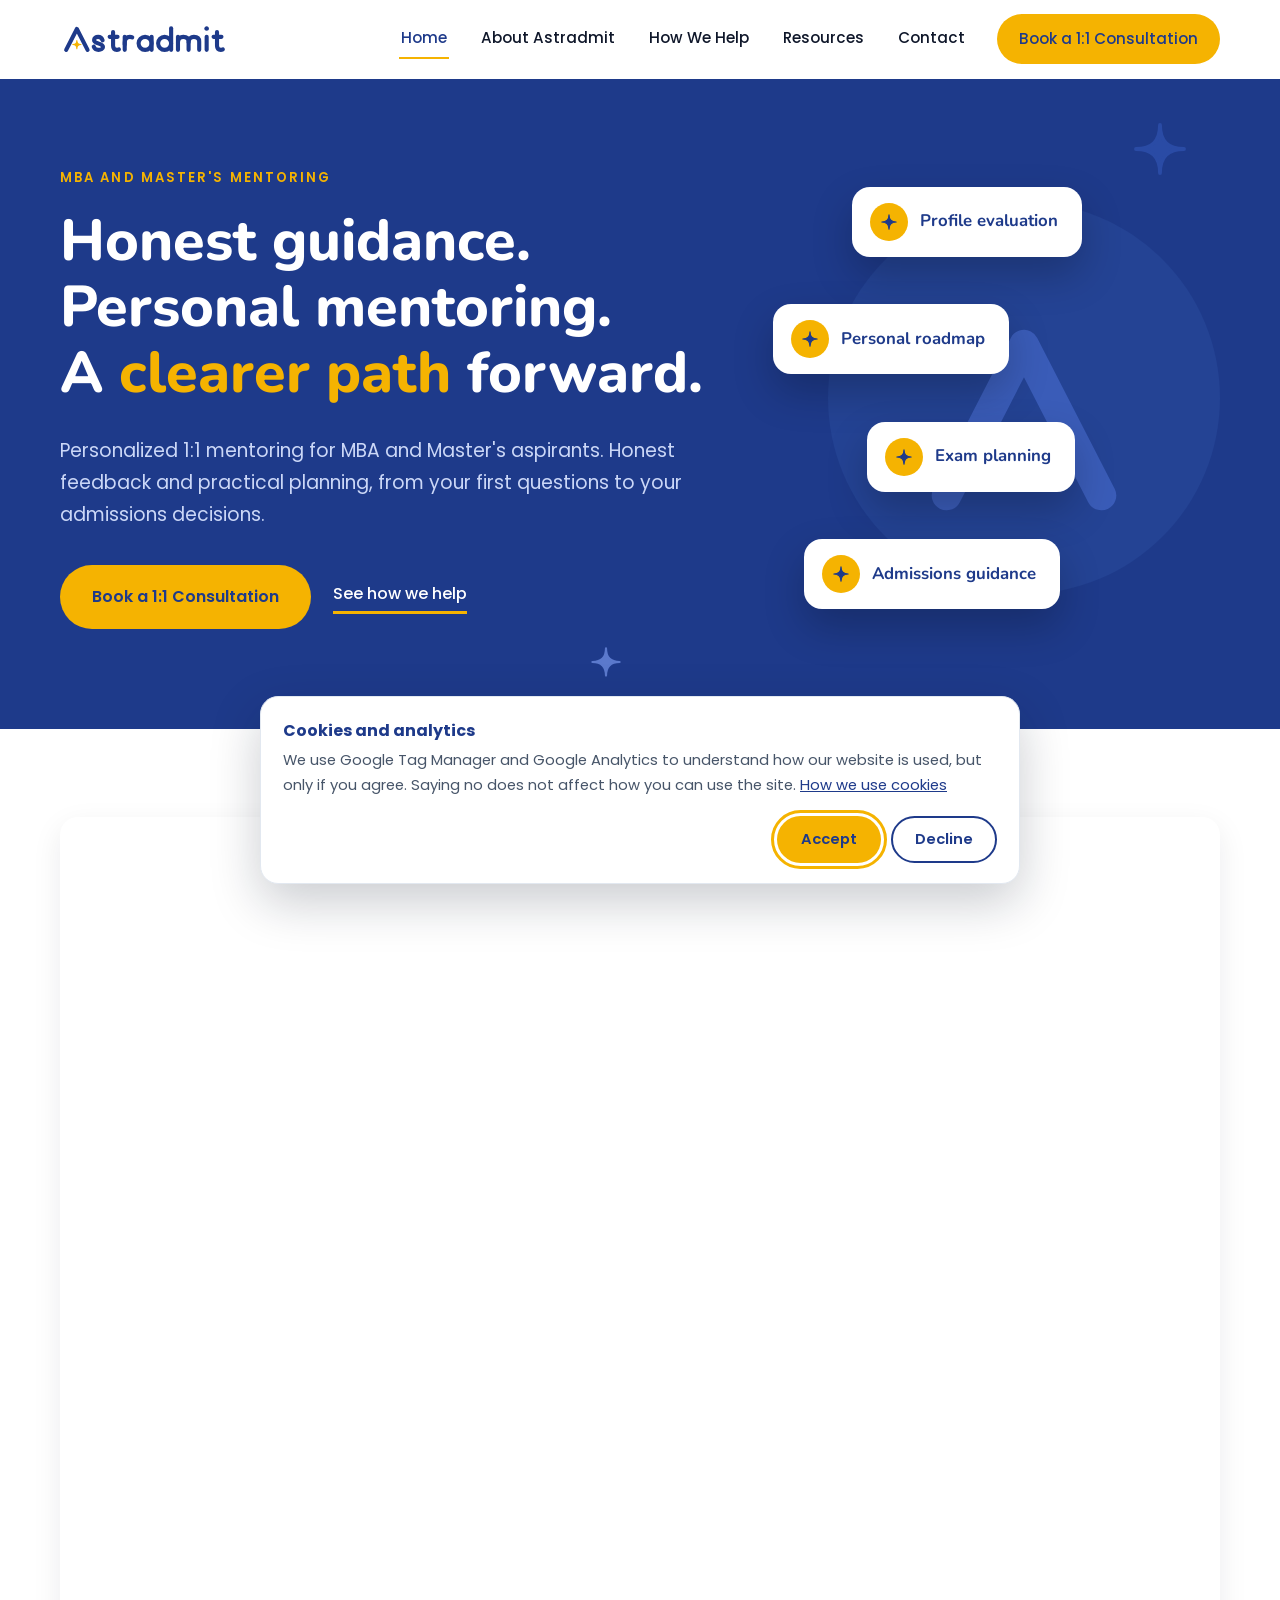
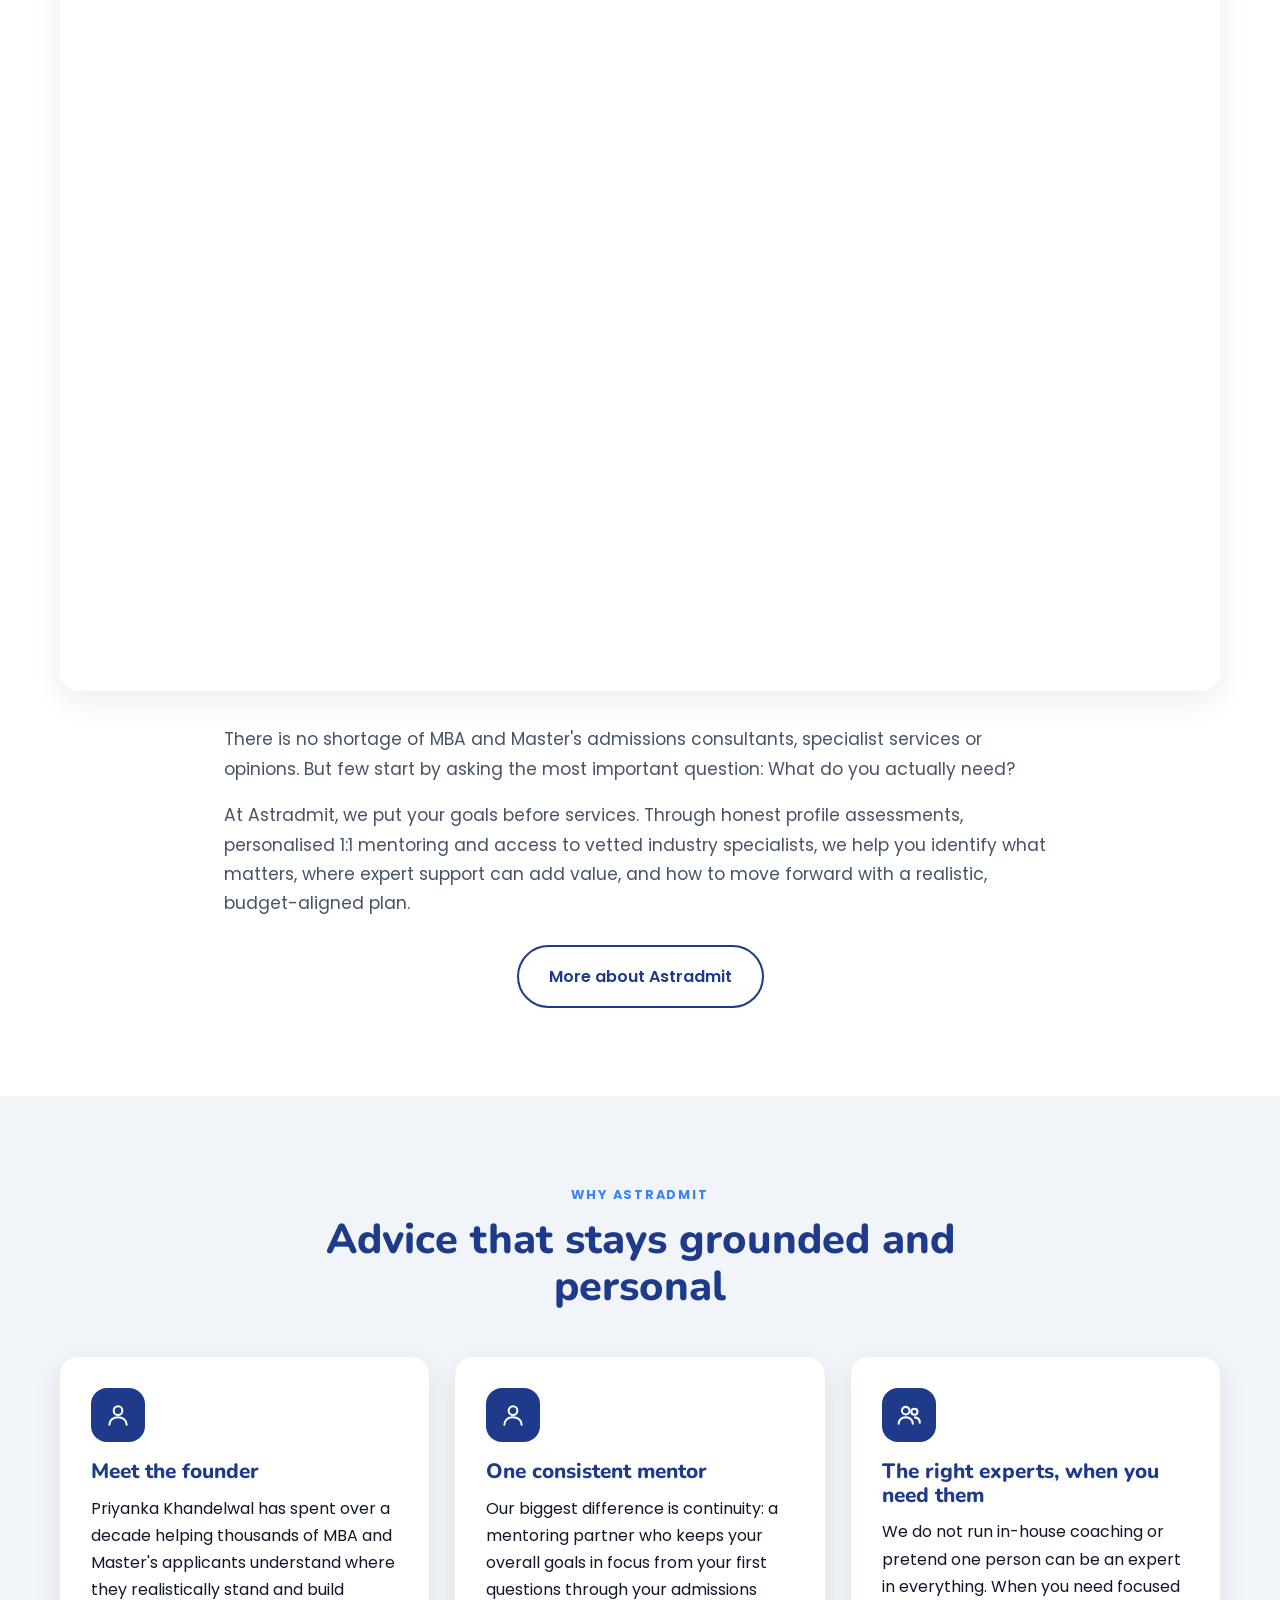
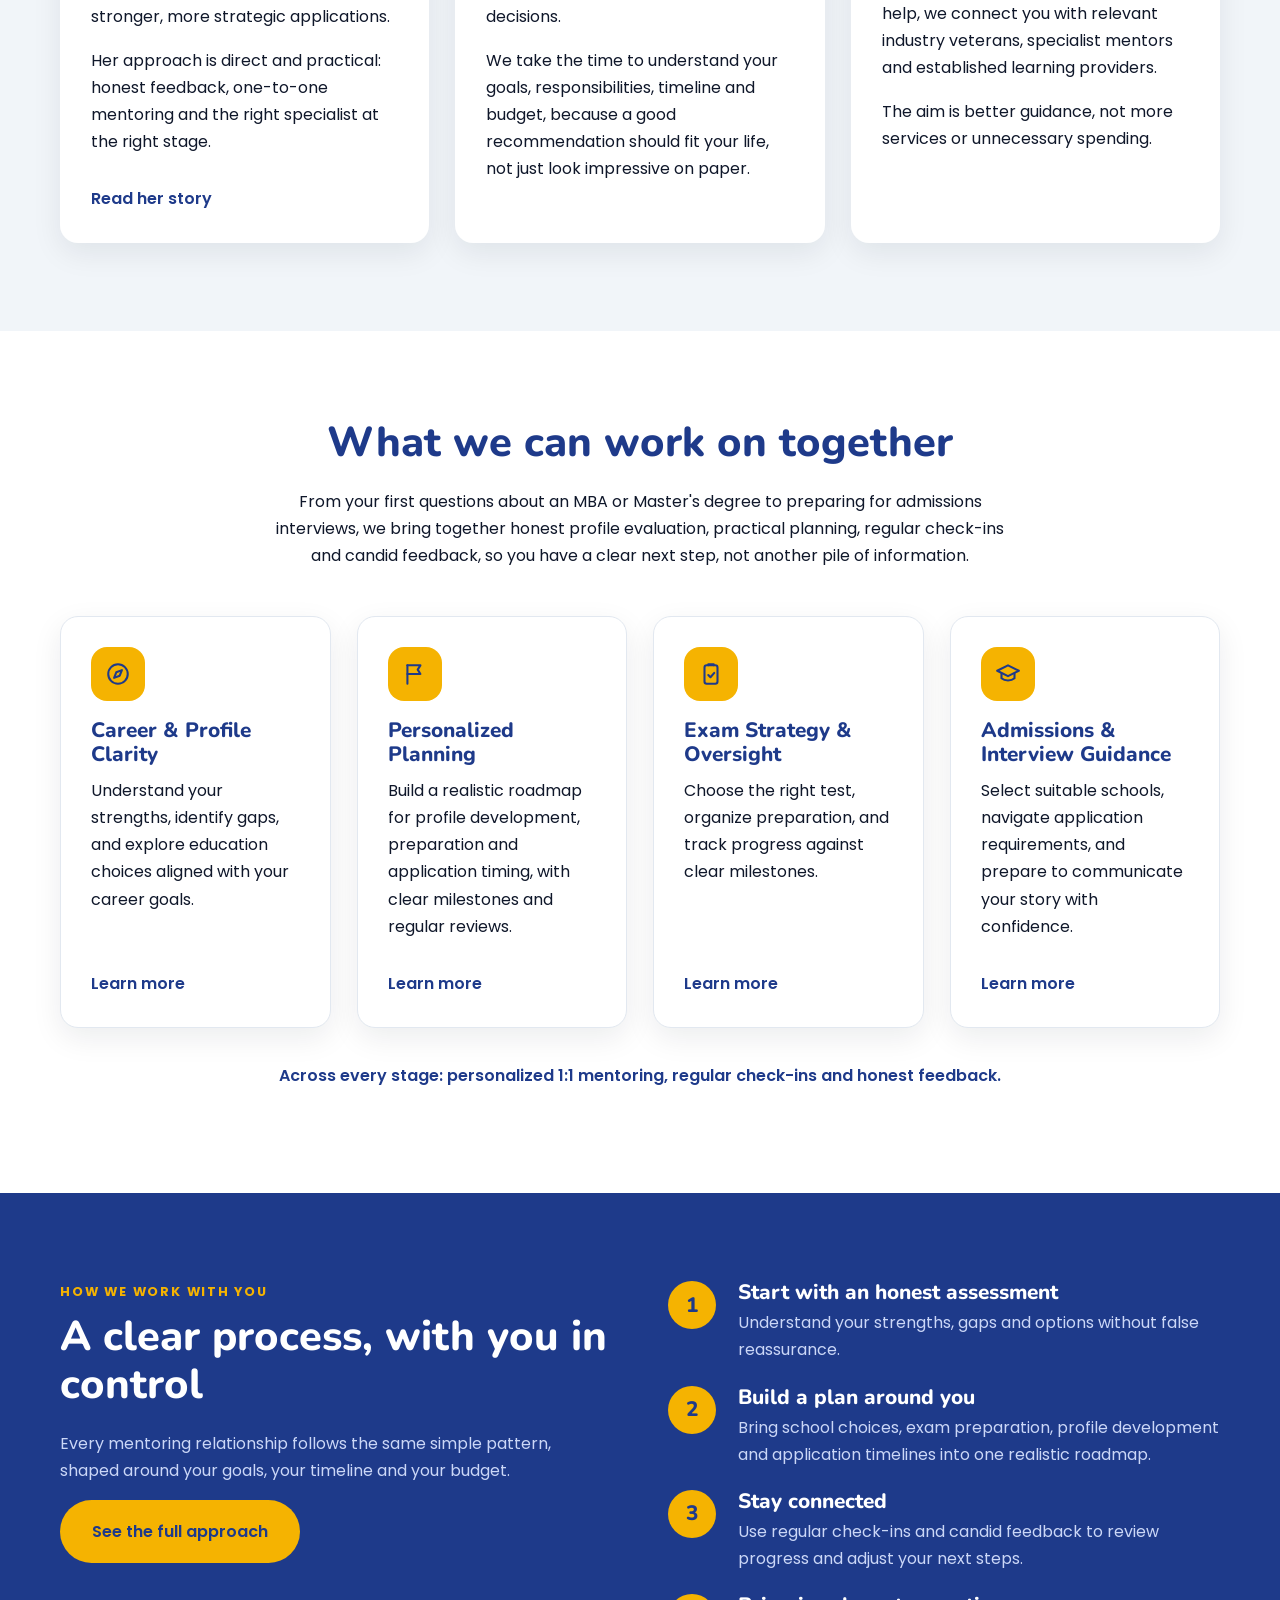
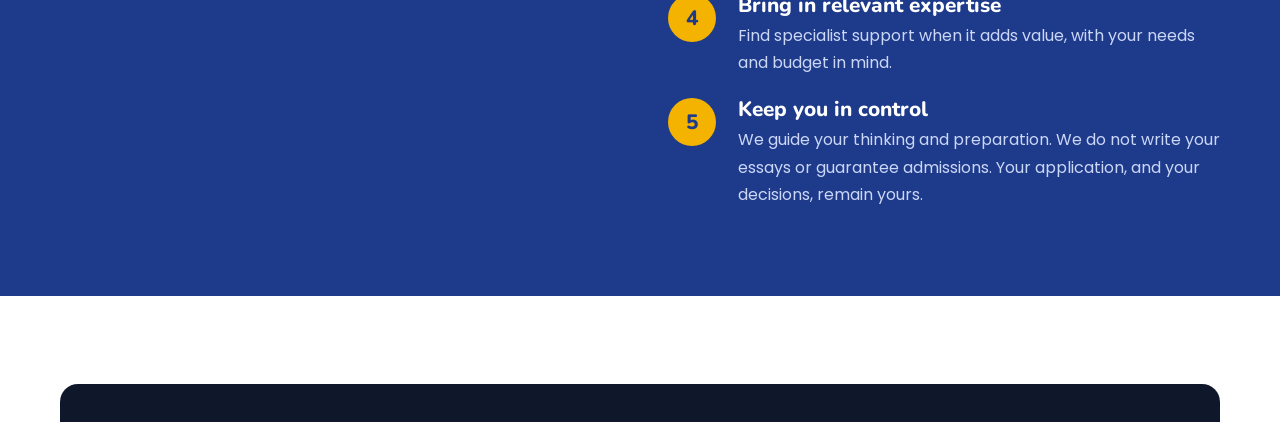
==== commit 02d06536: "copy: remove 'New videos appear here automatically.' from Short videos section" ====
--- a/site/index.html
+++ b/site/index.html
@@ -144,7 +144,8 @@
 </div></div></section><section><div class="container"><div class="section-head center reveal"><h2>What we can work on together</h2><p>From your first questions about an MBA or Master's degree to preparing for admissions interviews, we bring together honest profile evaluation, practical planning, regular check-ins and candid feedback, so you have a clear next step, not another pile of information.</p></div>
 <div class="grid g4"><article class="card reveal"><div class="icon gold"><svg viewBox="0 0 24 24" aria-hidden="true"><circle cx="12" cy="12" r="9"/><path d="M15.6 8.4l-2 5.2-5.2 2 2-5.2z"/></svg></div><h3>Career &amp; Profile Clarity</h3><p>Understand your strengths, identify gaps, and explore education choices aligned with your career goals.</p><a class="more" href="how-we-help.html#profile">Learn more</a></article><article class="card reveal"><div class="icon gold"><svg viewBox="0 0 24 24" aria-hidden="true"><path d="M5 21V4"/><path d="M5 4h12l-2.5 4L17 12H5"/></svg></div><h3>Personalized Planning</h3><p>Build a realistic roadmap for profile development, preparation and application timing, with clear milestones and regular reviews.</p><a class="more" href="how-we-help.html#planning">Learn more</a></article><article class="card reveal"><div class="icon gold"><svg viewBox="0 0 24 24" aria-hidden="true"><rect x="6" y="4" width="12" height="17" rx="2"/><path d="M9.5 4V3h5v1"/><path d="M9.5 13l2 2 3.5-4"/></svg></div><h3>Exam Strategy &amp; Oversight</h3><p>Choose the right test, organize preparation, and track progress against clear milestones.</p><a class="more" href="how-we-help.html#exams">Learn more</a></article><article class="card reveal"><div class="icon gold"><svg viewBox="0 0 24 24" aria-hidden="true"><path d="M2 9l10-5 10 5-10 5z"/><path d="M6 11.5V16c3 2.6 9 2.6 12 0v-4.5"/></svg></div><h3>Admissions &amp; Interview Guidance</h3><p>Select suitable schools, navigate application requirements, and prepare to communicate your story with confidence.</p><a class="more" href="how-we-help.html#admissions">Learn more</a></article></div>
 <p class="reveal" style="text-align:center;margin-top:34px;font-weight:600;color:var(--navy)">Across every stage: personalized 1:1 mentoring, regular check-ins and honest feedback.</p></div></section><section class="dark"><div class="container two-col"><div class="reveal"><p class="kicker">How we work with you</p><h2>A clear process, with you in control</h2><p>Every mentoring relationship follows the same simple pattern, shaped around your goals, your timeline and your budget.</p><a class="btn btn-gold" href="how-we-help.html">See the full approach</a></div>
-<ol class="steps reveal"><li><h3>Start with an honest assessment</h3><p>Understand your strengths, gaps and options without false reassurance.</p></li><li><h3>Build a plan around you</h3><p>Bring school choices, exam preparation, profile development and application timelines into one realistic roadmap.</p></li><li><h3>Stay connected</h3><p>Use regular check-ins and candid feedback to review progress and adjust your next steps.</p></li><li><h3>Bring in relevant expertise</h3><p>Find specialist support when it adds value, with your needs and budget in mind.</p></li><li><h3>Keep you in control</h3><p>We guide your thinking and preparation. We do not write your essays or guarantee admissions. Your application, and your decisions, remain yours.</p></li></ol></div></section><section><div class="container"><div class="quote-band reveal"><div class="icon gold" style="width:72px;height:72px;margin:0"><svg viewBox="0 0 24 24" aria-hidden="true"><path d="M12 3l8 3v6c0 4.5-3.2 7.8-8 9-4.8-1.2-8-4.5-8-9V6z"/><path d="M9 12l2 2 4-4"/></svg></div><div><h3>Your application stays yours.</h3><p>We provide mentoring and process guidance. We do not write essays or recommendation letters, and we never guarantee admissions, scholarships, test scores or employment outcomes.</p></div></div></div></section><section class="cta-band"><div class="container reveal"><h2>Let&#x27;s start with where you are</h2><p>You do not need a perfect profile or every answer figured out. We start with an honest conversation about your goals, your options, and what comes next.</p><a class="btn btn-gold" href="https://calendly.com/astradmit-info" target="_blank" rel="noopener">Book a 1:1 Consultation</a></div></section>
+<ol class="steps reveal"><li><h3>Start with an honest assessment</h3><p>Understand your strengths, gaps and options without false reassurance.</p></li><li><h3>Build a plan around you</h3><p>Bring school choices, exam preparation, profile development and application timelines into one realistic roadmap.</p></li><li><h3>Stay connected</h3><p>Use regular check-ins and candid feedback to review progress and adjust your next steps.</p></li><li><h3>Bring in relevant expertise</h3><p>Find specialist support when it adds value, with your needs and budget in mind.</p></li><li><h3>Keep you in control</h3><p>We guide your thinking and preparation. We do not write your essays or guarantee admissions. Your application, and your decisions, remain yours.</p></li></ol></div></section><section><div class="container"><div class="quote-band reveal"><div class="icon gold" style="width:72px;height:72px;margin:0"><svg viewBox="0 0 24 24" aria-hidden="true"><path d="M12 3l8 3v6c0 4.5-3.2 7.8-8 9-4.8-1.2-8-4.5-8-9V6z"/><path d="M9 12l2 2 4-4"/></svg></div><div><h3>Your application stays yours.</h3><p>We provide mentoring and process guidance. We do not write essays or recommendation letters, and we never guarantee admissions, scholarships, test scores or employment outcomes.</p></div></div></div></section><section class="shorts" data-shorts data-limit="8" aria-labelledby="shorts-title"><link rel="stylesheet" href="assets/css/shorts.css"><div class="container"><div class="shorts-head"><div><h2 id="shorts-title">Short videos</h2><p>Quick, practical admissions tips from our YouTube channel.</p></div><div class="shorts-nav"><button type="button" class="prev" aria-label="Previous videos" disabled><svg viewBox="0 0 24 24" aria-hidden="true"><path d="M15 5l-7 7 7 7"/></svg></button><button type="button" class="next" aria-label="Next videos" disabled><svg viewBox="0 0 24 24" aria-hidden="true"><path d="M9 5l7 7-7 7"/></svg></button></div></div><div class="shorts-track" aria-busy="true"><span class="short short--sk" aria-hidden="true"></span><span class="short short--sk" aria-hidden="true"></span><span class="short short--sk" aria-hidden="true"></span><span class="short short--sk" aria-hidden="true"></span><span class="short short--sk" aria-hidden="true"></span></div><div class="shorts-foot"><div class="dots" aria-hidden="true"></div><a class="btn btn-outline" href="https://www.youtube.com/channel/UC2kbaCmQCtwkBG3R37TDoyw" target="_blank" rel="noopener">Subscribe on YouTube</a></div></div><script src="assets/js/shorts.js" defer></script></section>
+<section class="cta-band"><div class="container reveal"><h2>Let&#x27;s start with where you are</h2><p>You do not need a perfect profile or every answer figured out. We start with an honest conversation about your goals, your options, and what comes next.</p><a class="btn btn-gold" href="https://calendly.com/astradmit-info" target="_blank" rel="noopener">Book a 1:1 Consultation</a></div></section>
 </main>
 <!--FOOTER:START-->
 <footer class="site-footer"><div class="container">
--- a/site/assets/css/shorts.css
+++ b/site/assets/css/shorts.css
@@ -0,0 +1,36 @@
+/* "Short videos" carousel (Home and Resources). Loaded by the carousel section itself. */
+.shorts{display:none;padding:56px 0 8px}
+.js .shorts{display:block}
+.shorts[hidden]{display:none!important}
+.shorts-head{display:flex;justify-content:space-between;align-items:flex-end;gap:24px;margin-bottom:22px}
+.shorts-head h2{margin:0 0 6px}.shorts-head p{margin:0;color:var(--slate);max-width:46em}
+.shorts-nav{display:flex;gap:10px;flex:none}
+.shorts-nav button{width:48px;height:48px;border-radius:50%;border:2px solid var(--navy);background:#fff;color:var(--navy);display:grid;place-items:center;cursor:pointer;padding:0;transition:background .15s,color .15s,opacity .15s}
+.shorts-nav button:hover:not(:disabled){background:var(--navy);color:#fff}
+.shorts-nav button:disabled{opacity:.4;cursor:default}
+.shorts-nav svg{width:22px;height:22px;fill:none;stroke:currentColor;stroke-width:2.4;stroke-linecap:round;stroke-linejoin:round}
+.shorts.no-scroll .shorts-nav{visibility:hidden}.shorts.no-scroll .dots{display:none}
+.shorts.no-scroll .shorts-foot{justify-content:flex-start}
+.shorts-track{display:flex;gap:18px;overflow-x:auto;scroll-snap-type:x mandatory;padding:10px 0 42px;margin:-4px 0 -20px;scrollbar-width:none;-webkit-overflow-scrolling:touch}
+.shorts-track::-webkit-scrollbar{display:none}
+.short{position:relative;flex:0 0 calc((100% - 4*18px)/4.5);aspect-ratio:9/16;border-radius:var(--radius);overflow:hidden;scroll-snap-align:start;box-shadow:var(--shadow);display:block;text-decoration:none;background:linear-gradient(160deg,#3B82F6,#1E3A8A);transition:transform .2s}
+.short:hover{transform:translateY(-4px)}
+.short img{position:absolute;inset:0;width:100%;height:100%;object-fit:cover;object-position:center}
+.short .cap{position:absolute;left:0;right:0;bottom:0;padding:56px 16px 16px;color:#fff;font-weight:700;font-size:1rem;line-height:1.3;background:linear-gradient(to top,rgba(15,23,42,.92),rgba(15,23,42,0));display:-webkit-box;-webkit-line-clamp:4;-webkit-box-orient:vertical;overflow:hidden;box-sizing:border-box;height:auto}
+.short .badge{position:absolute;top:12px;left:12px;background:#fff;color:var(--navy);font-size:.72rem;font-weight:700;letter-spacing:.06em;text-transform:uppercase;padding:5px 10px;border-radius:999px}
+.short .pl{position:absolute;top:50%;left:50%;width:58px;height:58px;margin:-29px 0 0 -29px;border-radius:50%;background:rgba(15,23,42,.55);display:grid;place-items:center;border:2px solid rgba(255,255,255,.85)}
+.short .pl svg{width:26px;height:26px;margin-left:3px}
+.short--sk{pointer-events:none;background:linear-gradient(110deg,#E8EEF7 30%,#F4F7FB 50%,#E8EEF7 70%);background-size:200% 100%;animation:shorts-sk 1.4s linear infinite;box-shadow:none}
+@keyframes shorts-sk{to{background-position:-200% 0}}
+.shorts-foot{display:flex;justify-content:space-between;align-items:center;gap:16px;flex-wrap:wrap}
+.dots{display:flex;gap:8px;min-height:10px}.dots i{width:10px;height:10px;border-radius:99px;background:#CBD5E1;transition:width .2s,background .2s}.dots i.on{width:28px;background:var(--navy)}
+.shorts-foot .btn{padding:12px 24px;font-size:.95rem}
+.short-modal{border:0;padding:0;background:transparent;max-width:none;max-height:none;overflow:visible;color:#fff}
+.short-modal[open]{display:flex;flex-direction:column;align-items:flex-end;gap:12px}
+.short-modal::backdrop{background:rgba(15,23,42,.85)}
+.short-close{background:#fff;color:var(--navy);border:0;border-radius:999px;padding:10px 20px;font:600 .95rem var(--body);cursor:pointer}
+.short-frame{position:relative;height:min(82vh,780px);aspect-ratio:9/16;max-width:92vw;background:#000;border-radius:var(--radius);overflow:hidden}
+.short-frame iframe{position:absolute;inset:0;width:100%;height:100%;border:0}
+@media (max-width:1000px){.short{flex-basis:calc((100% - 3*18px)/3.3)}}
+@media (max-width:640px){.shorts{padding-top:36px}.shorts-head{display:block}.shorts-nav{display:none}.short{flex-basis:62%}.shorts-foot{justify-content:center}.shorts-foot .dots{order:2;width:100%;justify-content:center}.shorts-foot .btn{order:1}.short-frame{height:min(78vh,780px)}}
+@media (prefers-reduced-motion:reduce){.short,.short-modal{transition:none}.short--sk{animation:none}}
